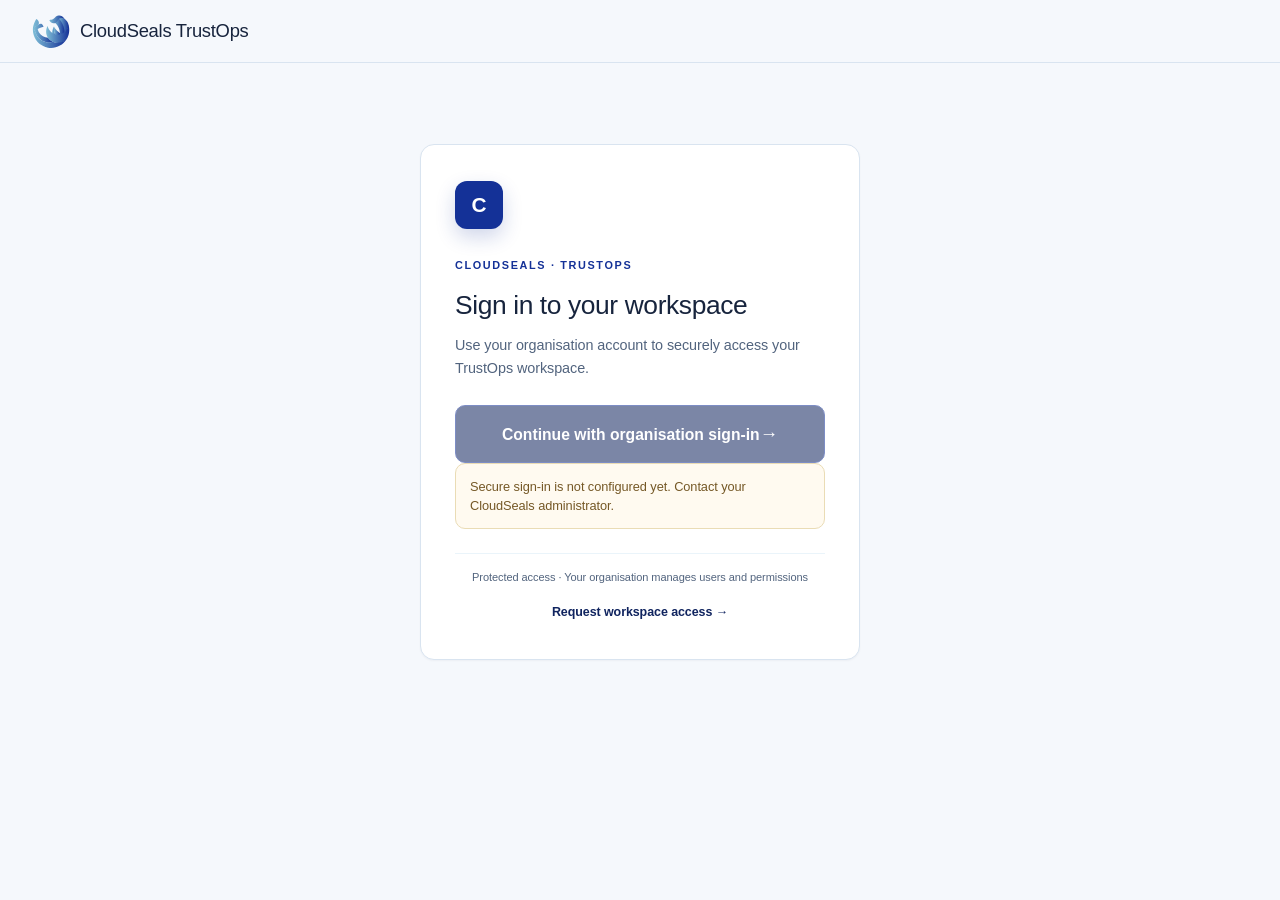
==== apps/portal-web/index.html @ d2f71df1 "feat: drive agent office from actual streamed workflow events" ====
<!doctype html>
<html lang="en-GB">
<head>
<meta charset="utf-8">
<meta name="color-scheme" content="light">
<meta name="viewport" content="width=device-width, initial-scale=1">
<title>CloudSeals TrustOps</title>
<link rel="stylesheet" href="styles.css?v=live-office-2026-10-18">
<link rel="stylesheet" href="agent-office.css?v=live-office-2026-10-18">
<link rel="stylesheet" href="demo-studio.css?v=live-office-2026-10-18">
</head>
<body>
<a class="skip" href="#main">Skip to main content</a>
<header class="top">
  <div class="brand-lockup"><img src="images/logo.svg" alt="" aria-hidden="true"><h1>CloudSeals TrustOps</h1></div>
  <nav id="nav" aria-label="Primary"></nav>
  <div id="who" class="who"></div>
</header>
<section id="contextBar" class="context-bar" aria-label="Workspace context"></section>
<div id="live" class="sr" role="status" aria-live="polite"></div>
<div id="toast" class="toast" role="alert" hidden></div>
<main id="main" tabindex="-1"></main>
<script type="module" src="app.js?v=live-office-2026-10-18"></script>
</body>
</html>
---- apps/portal-web/styles.css ----
:root{--brand-blue:#143197;--brand-blue-dark:#10245f;--brand-sky:#7ebed7;--brand-tint:#eaf4fa;color-scheme:light;--bg:#f5f8fc;--fg:#17243d;--mut:#52647e;--card:#ffffff;--bd:#d9e4f0;--ac:var(--brand-blue);--acfg:#ffffff;--ok:#2f7d57;--warn:#9a6212;--bad:#b3382c;--serif:ui-serif,"Iowan Old Style","Palatino Linotype",Georgia,"Times New Roman",serif;--sans:ui-sans-serif,-apple-system,BlinkMacSystemFont,"Segoe UI",Inter,Roboto,sans-serif}
*{box-sizing:border-box}
body{margin:0;font:16px/1.5 system-ui,sans-serif;background:var(--bg);color:var(--fg)}
.skip{position:absolute;left:-999px}.skip:focus{left:8px;top:8px;background:var(--card);padding:8px;z-index:9}
.sr{position:absolute;width:1px;height:1px;overflow:hidden;clip:rect(0 0 0 0)}
.top{display:flex;flex-wrap:wrap;gap:12px;align-items:center;padding:12px 16px;background:var(--card);border-bottom:1px solid var(--bd)}
.brand-lockup{display:flex;align-items:center;gap:10px}.brand-lockup img{width:38px;height:38px;object-fit:contain}.top h1{font-size:1.1rem;margin:0}.sub{color:var(--mut);font-weight:400}
nav{display:flex;gap:6px;flex-wrap:wrap}.who{margin-left:auto;color:var(--mut);font-size:.9rem}
main{max-width:1100px;margin:0 auto;padding:16px}
main:focus{outline:none}
h2{margin:.2rem 0 1rem}h3{margin:1.2rem 0 .5rem}
.card{background:var(--card);border:1px solid var(--bd);border-radius:8px;padding:16px;margin-bottom:16px}
.grid{display:grid;gap:16px;grid-template-columns:repeat(auto-fit,minmax(220px,1fr))}
.metric{font-size:2rem;font-weight:700}
button,.btn,select,input,textarea{font:inherit;color:inherit}
button,.btn{background:var(--ac);color:var(--acfg);border:0;border-radius:6px;padding:10px 14px;min-height:44px;cursor:pointer;text-decoration:none;display:inline-block}
button.secondary{background:transparent;color:var(--ac);border:1px solid var(--ac)}
button.danger{background:var(--bad);color:#ffffff}
button:disabled{opacity:.5;cursor:not-allowed}
:focus-visible{outline:3px solid var(--ac);outline-offset:2px}
input,select,textarea{width:100%;background:var(--bg);border:1px solid var(--bd);border-radius:6px;padding:10px;min-height:44px}
label{display:block;font-weight:600;margin:12px 0 4px}
.help{color:var(--mut);font-size:.9rem;margin:2px 0 4px}
fieldset{border:1px solid var(--bd);border-radius:6px;margin:12px 0}
fieldset label{font-weight:400;display:flex;gap:8px;align-items:center;margin:4px 0;min-height:32px}
fieldset input{width:auto;min-height:0}
.row{display:flex;gap:8px;flex-wrap:wrap;align-items:center}
.tag{display:inline-block;border:1px solid var(--bd);border-radius:12px;padding:0 8px;font-size:.8rem;color:var(--mut)}
.tag.high,.tag.critical{color:var(--bad);border-color:var(--bad)}.tag.medium{color:var(--warn);border-color:var(--warn)}.tag.ok{color:var(--ok);border-color:var(--ok)}
table{width:100%;border-collapse:collapse}th,td{text-align:left;padding:8px;border-bottom:1px solid var(--bd);vertical-align:top}
progress{width:100%;height:14px}
.layout{display:grid;grid-template-columns:260px 1fr;gap:16px}
@media (max-width:760px){.layout{grid-template-columns:1fr}.top{padding:10px 16px}}
.sections button{display:block;width:100%;text-align:left;margin-bottom:6px;background:transparent;color:var(--fg);border:1px solid var(--bd)}
.sections button[aria-current=true]{border-color:var(--ac);background:var(--card);font-weight:700}
.toast{position:fixed;right:16px;bottom:16px;background:var(--card);border:2px solid var(--ac);border-radius:8px;padding:12px 16px;max-width:90vw;z-index:10}
.toast.err{border-color:var(--bad)}
.banner{border:2px solid var(--bad);color:var(--bad);padding:8px 12px;border-radius:6px;margin-bottom:12px;font-weight:700}
.sandbox-banner{border-color:var(--warn);color:var(--warn)}
.agent-grid{grid-template-columns:repeat(auto-fit,minmax(260px,1fr))}
.agent-card h3{margin:.2rem 0;font-size:1.05rem;text-transform:capitalize}
.run-list{display:grid;gap:8px;grid-template-columns:repeat(auto-fit,minmax(220px,1fr))}
.run-item{text-align:left;white-space:normal;overflow-wrap:anywhere}
pre{padding:12px;border:1px solid var(--bd);border-radius:6px;overflow:auto;background:var(--bg)}
.table-wrap{overflow-x:auto}
.trace-table{table-layout:fixed;min-width:780px}
.trace-table th:nth-child(1){width:22%}
.trace-table th:nth-child(2){width:18%}
.trace-table th:nth-child(3){width:22%}
.trace-table th:nth-child(4){width:38%}
.trace-table td{overflow-wrap:anywhere}
.trace-table th:first-child,.trace-table td:first-child,.trace-table td:nth-child(2){white-space:nowrap}
@media (prefers-reduced-motion:reduce){*{transition:none!important;animation:none!important}}
main{overflow-wrap:anywhere}
.card{overflow-x:auto}
@media (max-width:760px){th,td{padding:6px 4px;font-size:.9rem}}

/* TrustOps operations workspace */
.trustops-page{--to-ink:#17243d;--to-muted:#52647e;--to-border:#e4ecf5;--to-teal:var(--brand-blue-dark);display:flex;flex-direction:column;gap:20px;color:var(--to-ink)}
.trustops-hero{display:flex;justify-content:space-between;align-items:flex-end;gap:24px;padding:28px 32px;border-radius:16px;color:var(--brand-tint);background:radial-gradient(ellipse at 85% 0%,rgba(126,190,215,.25),transparent 40%),linear-gradient(118deg,var(--brand-blue-dark) 0%,var(--brand-blue-dark) 62%,var(--brand-blue-dark) 100%);box-shadow:0 12px 30px rgba(20,49,151,.13)}
.trustops-hero h2{font-size:2rem;letter-spacing:-.035em;margin:7px 0 3px}.trustops-hero p{color:#d9e4f0;margin:0}.trustops-hero .eyebrow{color:#c6e5f1}.eyebrow{display:block;font-size:.7rem;letter-spacing:.13em;font-weight:800;color:#52647e}
.hero-badges{display:flex;align-items:center;justify-content:flex-end;gap:8px;flex-wrap:wrap}.environment-pill,.pack-pill{padding:8px 11px;border:1px solid rgba(220,236,245,.25);border-radius:999px;font-size:.75rem;font-weight:700;letter-spacing:.04em;white-space:nowrap}.environment-pill{color:#c6e5f1;background:rgba(16,36,95,.27)}.pack-pill{color:#dcecf5}
.runtime-notice{display:flex;align-items:center;gap:12px;padding:12px 16px;border:1px solid #e7cd9d;border-radius:12px;background:#fff9ed;color:#644918}.runtime-notice p{margin:0;font-size:.9rem}.notice-mark{width:23px;height:23px;flex:none;display:grid;place-items:center;border:1px solid currentColor;border-radius:50%;font-weight:800;font-size:.8rem}.notice-unavailable{border-color:#e9bcc0;background:#fff3f3;color:#8b303a}
.metric-grid{display:grid;grid-template-columns:repeat(4,minmax(0,1fr));gap:12px}.metric-card{display:grid;grid-template-columns:42px 1fr;grid-template-rows:auto auto;align-items:center;column-gap:12px;padding:16px 18px;border:1px solid var(--to-border);border-radius:13px;background:#ffffff;box-shadow:0 3px 10px rgba(23,36,61,.035)}.metric-icon{grid-row:1/3;width:40px;height:40px;display:grid;place-items:center;border-radius:12px;background:var(--brand-tint);color:var(--to-teal);font-size:1.1rem;font-weight:800}.metric-value{font-size:1.4rem;font-weight:750;line-height:1.1}.metric-label{font-size:.78rem;color:var(--to-muted);margin-top:4px}
.agent-section{padding:2px 0}.section-heading{display:flex;justify-content:space-between;align-items:flex-end;gap:16px;margin-bottom:13px}.section-heading h3{margin:4px 0 0;font-size:1.18rem;letter-spacing:-.02em}.section-count{color:#52647e;font-size:.78rem;font-weight:700;letter-spacing:.05em;white-space:nowrap}.agent-grid{display:grid;grid-template-columns:repeat(3,minmax(0,1fr));gap:12px}.agent-card{min-width:0;padding:17px 18px 16px;border:1px solid var(--to-border);border-radius:13px;background:#ffffff;box-shadow:0 3px 10px rgba(23,36,61,.035);transition:transform .16s ease,box-shadow .16s ease}.agent-card:hover{transform:translateY(-2px);box-shadow:0 10px 20px rgba(23,36,61,.08)}.agent-card-top{display:flex;justify-content:space-between;align-items:center;margin-bottom:11px}.agent-index{display:grid;place-items:center;width:31px;height:29px;border-radius:9px;background:var(--brand-tint);color:var(--to-teal);font-size:.76rem;font-weight:800}.agent-version{color:#64748b;font-size:.7rem;font-weight:650}.agent-card h3{margin:0 0 5px;font-size:1rem;text-transform:capitalize;letter-spacing:-.01em}.agent-purpose{margin:0 0 14px;color:#52647e;font-size:.85rem;min-height:2.5em}.permission-list{display:flex;gap:5px;flex-wrap:wrap}.permission-chip{padding:4px 7px;border:1px solid #dcecf5;border-radius:6px;background:#edf3fa;color:var(--brand-blue-dark);font-size:.64rem;font-weight:750;letter-spacing:.035em}
.workbench-grid{display:grid;grid-template-columns:minmax(0,1.5fr) minmax(260px,.8fr);gap:14px;align-items:stretch}.workbench-card{min-width:0;padding:20px;border:1px solid var(--to-border);border-radius:14px;background:#ffffff;box-shadow:0 4px 14px rgba(23,36,61,.04)}.workbench-card .section-heading{align-items:center;margin-bottom:5px}.workbench-card .section-heading h3{font-size:1.12rem}.workbench-description{margin:8px 0 12px;color:var(--to-muted);font-size:.86rem}.sample-pill{padding:6px 9px;border-radius:999px;background:#edf3fa;color:var(--brand-blue-dark);font-size:.68rem;font-weight:750;white-space:nowrap}.run-composer label{margin:10px 0 6px;font-size:.77rem;color:#52647e}.run-composer #trustops-input{min-height:310px;padding:15px;border-color:#17243d;border-radius:10px;background:#10245f;color:#dcecf5;font: .78rem/1.58 ui-monospace,SFMono-Regular,Menlo,monospace;tab-size:2;resize:vertical}.composer-footer{display:flex;justify-content:space-between;align-items:center;gap:12px;margin-top:13px}.composer-footer .help{font-size:.73rem}.primary-action{display:flex;align-items:center;gap:12px;padding:10px 15px;background:var(--brand-blue-dark);color:#ffffff;font-size:.85rem;font-weight:750;box-shadow:0 4px 10px rgba(20,49,151,.18)}.primary-action:hover{background:var(--brand-blue-dark)}.history-card{display:flex;flex-direction:column}.history-card .section-heading{align-items:flex-start}.run-list{display:flex;flex-direction:column;gap:8px;overflow:auto;max-height:405px;margin-top:12px}.run-item{display:flex;align-items:center;justify-content:space-between;gap:10px;width:100%;padding:12px;border:1px solid #edf3fa;border-radius:10px;background:#ffffff;color:var(--to-ink);text-align:left;cursor:pointer;transition:border-color .15s,background .15s}.run-item:hover{border-color:#7ebed7;background:#edf3fa}.run-item-main{display:flex;flex-direction:column;gap:3px;min-width:0}.run-item-main strong{overflow:hidden;text-overflow:ellipsis;font-size:.79rem}.run-item-main .help{font-size:.73rem}.status-pill{display:inline-flex;align-items:center;gap:6px;padding:5px 8px;border:1px solid #dcecf5;border-radius:999px;background:#f5f8fc;color:#52647e;font-size:.66rem;font-weight:750;white-space:nowrap}.status-success{border-color:#d9e4f0;background:#edf3fa;color:#28734d}.status-danger{border-color:#f0c9cb;background:#fff2f2;color:#a33b42}.status-neutral{border-color:#e4ecf5;background:#f5f8fc;color:#33445f}.empty-state{padding:16px;border:1px dashed #d9e4f0;border-radius:10px;color:var(--to-muted);font-size:.82rem}
.run-detail{padding:23px;border:1px solid var(--to-border);border-radius:14px;background:#ffffff;box-shadow:0 4px 16px rgba(23,36,61,.045)}.run-detail-heading{display:flex;justify-content:space-between;align-items:flex-start;gap:16px;padding-bottom:16px;border-bottom:1px solid #edf3fa}.run-detail-heading h3{margin:4px 0;font-size:1.3rem;letter-spacing:-.025em}.run-detail-heading .help{margin:0}.decision-summary{display:grid;grid-template-columns:1fr 1fr 2fr;gap:10px;margin:15px 0 21px}.decision-summary>div{display:flex;flex-direction:column;gap:4px;min-width:0;padding:12px;border:1px solid #edf3fa;border-radius:10px;background:#ffffff}.summary-label{color:var(--to-muted);font-size:.67rem;font-weight:700;text-transform:uppercase;letter-spacing:.06em}.decision-summary strong{font-size:.95rem}.decision-summary code{overflow-wrap:anywhere;font-size:.69rem;color:#33445f}.decision-allow{color:#24784d}.decision-escalate{color:#ad6330}.run-detail .section-heading{margin:20px 0 9px}.run-detail .section-heading h3{font-size:1rem}.trace-table{min-width:740px;table-layout:fixed}.trace-table th:nth-child(1){width:28%}.trace-table th:nth-child(2){width:18%}.trace-table th:nth-child(3){width:20%}.trace-table th:nth-child(4){width:34%}.trace-table th{padding:9px 8px;background:#f5f8fc;color:#52647e;font-size:.67rem;text-transform:uppercase;letter-spacing:.06em}.trace-table td{padding:11px 8px;border-bottom:1px solid #edf3fa;color:#33445f;font-size:.76rem;overflow-wrap:anywhere}.trace-table tbody tr:last-child td{border-bottom:0}.trace-table th:first-child,.trace-table td:first-child,.trace-table td:nth-child(2){white-space:nowrap}.trace-table td:first-child{font-family:ui-monospace,SFMono-Regular,Menlo,monospace;font-size:.72rem;color:#17243d}.proposal-panel{margin-top:18px;padding-top:5px;border-top:1px solid #edf3fa}.proposal-panel pre,.run-detail pre{margin:8px 0 0;padding:14px;border:1px solid #17243d;border-radius:10px;background:#10245f;color:#dcecf5;font:.76rem/1.55 ui-monospace,SFMono-Regular,Menlo,monospace;overflow:auto}.run-detail>.card{margin-top:15px;border-color:#edf3fa;border-radius:10px;box-shadow:none}.run-detail>.card h3{margin-top:0}.run-detail>.card .row{margin-top:10px}
@media(max-width:900px){.trustops-hero{align-items:flex-start;flex-direction:column}.hero-badges{justify-content:flex-start}.agent-grid{grid-template-columns:repeat(2,minmax(0,1fr))}.workbench-grid{grid-template-columns:1fr}.run-list{max-height:260px}}
@media(max-width:620px){.trustops-page{gap:15px}.trustops-hero{padding:22px 20px}.trustops-hero h2{font-size:1.65rem}.metric-grid{grid-template-columns:repeat(2,minmax(0,1fr));gap:8px}.metric-card{padding:12px;grid-template-columns:34px 1fr;column-gap:9px}.metric-icon{width:33px;height:33px}.agent-grid{grid-template-columns:1fr}.agent-card{padding:15px}.workbench-card,.run-detail{padding:15px}.run-composer #trustops-input{min-height:280px}.composer-footer{align-items:flex-start;flex-direction:column}.decision-summary{grid-template-columns:1fr 1fr}.decision-summary>div:last-child{grid-column:1/-1}.run-detail-heading{align-items:flex-start;flex-direction:column}.section-heading{align-items:flex-start}.section-count{align-self:flex-end}}
@media(prefers-reduced-motion:reduce){.agent-card,.run-item{transition:none}}
.trustops-flow{padding:20px 22px;border:1px solid #c6e5f1;border-radius:15px;background:linear-gradient(115deg,var(--brand-tint),var(--brand-tint) 56%,#edf3fa);box-shadow:0 8px 24px rgba(20,49,151,.06)}.trustops-flow[hidden]{display:none}.flow-heading{display:flex;justify-content:space-between;align-items:center;gap:18px}.flow-heading h3{margin:4px 0;font-size:1.12rem;letter-spacing:-.02em}.flow-heading p{margin:0;color:#52647e;font-size:.84rem}.flow-live-pill{display:inline-flex;align-items:center;gap:8px;padding:7px 10px;border:1px solid #c6e5f1;border-radius:999px;background:#ffffff;color:var(--brand-blue-dark);font-size:.68rem;font-weight:800;letter-spacing:.06em;white-space:nowrap}.flow-live-dot{width:8px;height:8px;border-radius:50%;background:#17a477;box-shadow:0 0 0 0 rgba(23,164,119,.45);animation:flow-pulse 1.5s infinite}.flow-track{display:grid;grid-template-columns:repeat(6,minmax(0,1fr));gap:8px;margin:20px 0 11px}.flow-step{position:relative;display:flex;flex-direction:column;align-items:center;gap:8px;min-width:0;color:#52647e;text-align:center}.flow-node{position:relative;z-index:1;display:grid;place-items:center;width:34px;height:34px;border:1px solid #c6e5f1;border-radius:11px;background:#ffffff;color:var(--brand-blue-dark);font-size:.69rem;font-weight:850;box-shadow:0 2px 7px rgba(20,49,151,.06)}.flow-step:not(:first-child)::before{content:"";position:absolute;z-index:0;top:17px;left:calc(-50% + 17px);width:calc(100% - 34px);height:2px;background:linear-gradient(90deg,#c6e5f1 0%,var(--brand-blue) 48%,#c6e5f1 100%);background-size:220% 100%;animation:flow-sweep 1.8s linear infinite}.flow-step-name{overflow:hidden;max-width:100%;font-size:.71rem;font-weight:700;text-overflow:ellipsis;white-space:nowrap}.is-running .flow-node{border-color:#7ebed7;box-shadow:0 0 0 4px rgba(20,49,151,.1)}.is-running .flow-step:nth-child(2) .flow-node{animation:flow-node-pulse 1.8s .15s infinite}.is-running .flow-step:nth-child(3) .flow-node{animation:flow-node-pulse 1.8s .3s infinite}.is-running .flow-step:nth-child(4) .flow-node{animation:flow-node-pulse 1.8s .45s infinite}.is-running .flow-step:nth-child(5) .flow-node{animation:flow-node-pulse 1.8s .6s infinite}.is-running .flow-step:nth-child(6) .flow-node{animation:flow-node-pulse 1.8s .75s infinite}.flow-progress{height:3px;overflow:hidden;border-radius:9px;background:#dcecf5}.flow-progress span{display:block;width:35%;height:100%;border-radius:9px;background:linear-gradient(90deg,var(--brand-blue),#1ab28e);animation:flow-progress 1.7s ease-in-out infinite}.flow-footnote{margin:9px 0 0;color:#52647e;font-size:.73rem}.is-error{border-color:#e6c8ca;background:#ffffff}.is-error .flow-heading .eyebrow{color:#a84951}.button-running{opacity:.82;cursor:wait}.button-spinner{width:13px;height:13px;margin-left:8px;border:2px solid rgba(255,255,255,.45);border-top-color:#ffffff;border-radius:50%;animation:flow-spin .75s linear infinite}@keyframes flow-pulse{50%{box-shadow:0 0 0 6px rgba(23,164,119,0)}}@keyframes flow-node-pulse{50%{transform:translateY(-2px);box-shadow:0 0 0 6px rgba(20,49,151,.08)}}@keyframes flow-sweep{to{background-position:-220% 0}}@keyframes flow-progress{0%{transform:translateX(-110%)}100%{transform:translateX(310%)}}@keyframes flow-spin{to{transform:rotate(360deg)}}
.is-ready .flow-live-pill{border-color:#dcecf5;color:#52647e}.flow-ready-mark{display:grid;place-items:center;width:15px;height:15px;border-radius:50%;background:var(--brand-tint);color:var(--brand-blue);font-size:.65rem}.is-ready .flow-step:not(:first-child)::before{background:#c6e5f1;animation:none}.is-ready .flow-progress span{width:100%;background:#c6e5f1;animation:none}.is-ready .flow-node{border-color:#dcecf5;box-shadow:none}
@media(max-width:620px){.trustops-flow{padding:16px}.flow-heading{align-items:flex-start}.flow-heading .flow-live-pill{font-size:.58rem;padding:6px 8px}.flow-track{gap:3px}.flow-node{width:30px;height:30px;border-radius:9px}.flow-step:not(:first-child)::before{top:15px;left:calc(-50% + 15px);width:calc(100% - 30px)}.flow-step-name{font-size:.61rem}}
@media(prefers-reduced-motion:reduce){.flow-live-dot,.flow-step:not(:first-child)::before,.flow-node,.flow-progress span,.button-spinner{animation:none!important}.flow-progress span{width:100%;transform:none}}
.trustops-page{padding:18px;border:1px solid rgba(198,212,229,.22);border-radius:20px;background:#f5f8fc;color:#17243d;box-shadow:0 18px 48px rgba(0,0,0,.14)}.trustops-page .section-heading h3{color:#17243d}.trustops-page .section-count{color:#52647e}.trustops-page .agent-section{padding-top:3px}.trustops-page .workbench-grid{align-items:start}.trustops-page .run-composer #trustops-input{min-height:205px}
.trustops-page .trustops-flow{position:relative;overflow:hidden;padding:23px 25px 18px;border:1px solid var(--brand-blue-dark);border-radius:17px;background:radial-gradient(ellipse at 82% 12%,rgba(20,49,151,.2),transparent 32%),linear-gradient(118deg,var(--brand-blue-dark) 0%,var(--brand-blue-dark) 58%,var(--brand-blue-dark) 100%);box-shadow:0 15px 35px rgba(20,49,151,.2)}.trustops-page .flow-heading h3{color:#f5f8fc;font-size:1.25rem}.trustops-page .flow-heading p{max-width:680px;color:#d9e4f0}.trustops-page .flow-heading .eyebrow{color:#7ebed7}.trustops-page .flow-live-pill{border-color:rgba(135,218,200,.3);background:rgba(255,255,255,.08);color:#7ebed7}.trustops-page .flow-idle-pill{color:#d9e4f0}.trustops-page .flow-ready-mark{background:rgba(91,188,158,.18);color:#7ebed7}.trustops-page .flow-track{gap:0;margin:25px 0 13px}.trustops-page .flow-step{gap:9px;color:#d9e4f0}.trustops-page .flow-node{width:42px;height:42px;border:1px solid rgba(117,209,190,.48);border-radius:13px;background:linear-gradient(145deg,rgba(20,49,151,.32),rgba(20,49,151,.86));color:#7ebed7;font-size:.72rem;box-shadow:0 4px 15px rgba(16,36,95,.2)}.trustops-page .flow-step:not(:first-child)::before{top:21px;left:calc(-50% + 21px);width:calc(100% - 42px);height:2px;background:linear-gradient(90deg,rgba(126,190,215,.5),var(--brand-sky),rgba(126,190,215,.5));background-size:220% 100%;box-shadow:0 0 10px rgba(54,213,174,.32)}.trustops-page .flow-step-name{color:#dcecf5;font-size:.74rem}.trustops-page .flow-progress{background:rgba(198,229,241,.14)}.trustops-page .flow-progress span{background:linear-gradient(90deg,var(--brand-sky),var(--brand-sky));box-shadow:0 0 14px rgba(65,224,176,.5)}.trustops-page .flow-footnote{color:#7ebed7}.trustops-page .is-ready .flow-node{border-color:rgba(117,209,190,.38);box-shadow:0 2px 10px rgba(16,36,95,.15)}.trustops-page .is-ready .flow-step:not(:first-child)::before{background:rgba(126,190,215,.38);box-shadow:none}.trustops-page .is-ready .flow-progress{background:rgba(198,229,241,.11)}.trustops-page .is-ready .flow-progress span{background:rgba(126,190,215,.38);box-shadow:none}.trustops-page .is-running .flow-node{border-color:var(--brand-sky);box-shadow:0 0 0 5px rgba(48,208,166,.12),0 0 18px rgba(48,208,166,.26)}.trustops-page .is-error{border-color:#774b59;background:radial-gradient(ellipse at 82% 12%,rgba(220,80,108,.14),transparent 32%),linear-gradient(118deg,#17243d,#3d2932)}.trustops-page .is-error .flow-heading h3{color:#ffffff}.trustops-page .is-error .flow-heading .eyebrow{color:#ffb3bb}
@media(max-width:760px){.trustops-page{padding:12px;border-radius:14px}.trustops-page .trustops-flow{padding:18px 15px 15px}.trustops-page .flow-track{gap:2px;margin:19px 0 11px}.trustops-page .flow-node{width:34px;height:34px;border-radius:11px}.trustops-page .flow-step:not(:first-child)::before{top:17px;left:calc(-50% + 17px);width:calc(100% - 34px)}.trustops-page .flow-step-name{font-size:.64rem}.trustops-page .flow-heading h3{font-size:1.08rem}}
@media(max-width:420px){.trustops-page{padding:9px}.trustops-page .flow-track{grid-template-columns:repeat(3,minmax(0,1fr));row-gap:14px}.trustops-page .flow-step:nth-child(4)::before{display:none}}
.trustops-page .run-composer{padding:20px 22px}.trustops-page .run-composer .workbench-description{margin-bottom:17px}.workflow-input-section{padding:13px 0 15px;border-top:1px solid #edf3fa}.workflow-section-title{display:flex;justify-content:space-between;align-items:center;gap:10px;margin-bottom:12px}.workflow-section-title>div{display:flex;align-items:center;gap:9px}.workflow-section-title h4{margin:0;color:#17243d;font-size:.9rem}.form-step{display:grid;place-items:center;width:26px;height:26px;border:1px solid #dcecf5;border-radius:8px;background:#edf3fa;color:var(--brand-blue-dark);font-size:.67rem;font-weight:800}.form-section-hint{color:#64748b;font-size:.7rem}.workflow-field-grid{display:grid;grid-template-columns:repeat(2,minmax(0,1fr));gap:10px 12px}.workflow-field{min-width:0}.workflow-field label{display:block;margin:0 0 5px;color:#52647e;font-size:.72rem;font-weight:700}.workflow-field input{width:100%;min-height:42px;padding:9px 11px;border:1px solid #e4ecf5;border-radius:8px;background:#ffffff;color:#17243d;font-size:.84rem;box-shadow:0 1px 2px rgba(23,36,61,.025)}.workflow-field input:focus{border-color:var(--brand-blue);outline:3px solid rgba(20,49,151,.12)}.remittance-field{max-width:calc(50% - 6px);margin-top:11px}.invoice-candidate-list{display:grid;gap:9px}.invoice-candidate{display:grid;grid-template-columns:1.15fr .9fr .62fr 1.2fr;gap:9px;align-items:end;padding:12px;border:1px solid #edf3fa;border-radius:11px;background:var(--brand-tint)}.invoice-candidate-heading{grid-column:1/-1;display:flex;justify-content:space-between;align-items:center;margin-bottom:-2px}.invoice-candidate-number{color:#52647e;font-size:.72rem;font-weight:750}.remove-candidate{min-height:30px;padding:3px 7px;border:0;background:transparent;color:#52647e;font-size:.68rem}.remove-candidate:hover{background:#fff0f0;color:#a33b42}.add-candidate{display:inline-flex;align-items:center;min-height:37px;margin-top:10px;padding:7px 10px;border-color:#c6e5f1!important;border-radius:8px!important;color:var(--brand-blue-dark)!important;font-size:.76rem;font-weight:700}.add-candidate:hover{background:#edf3fa}.trustops-page .run-composer .composer-footer{padding-top:12px;border-top:1px solid #edf3fa}.trustops-page .composer-footer>.help{max-width:60%}
.allocation-summary{margin-top:9px;padding:16px;border:1px solid #dcecf5;border-radius:12px;background:linear-gradient(135deg,#edf3fa,var(--brand-tint))}.allocation-summary-intro{display:flex;align-items:center;gap:10px}.allocation-summary-intro>div{display:grid;gap:3px}.allocation-summary-intro>div strong{color:#17243d;font-size:.88rem}.allocation-summary-intro .help{margin:0;font-size:.74rem}.allocation-check{display:grid;place-items:center;flex:0 0 34px;width:34px;height:34px;border:1px solid #d9e4f0;border-radius:10px;background:#edf3fa;color:#28784e;font-size:1rem;font-weight:800}.allocation-details{display:grid;grid-template-columns:repeat(3,minmax(0,1fr));gap:9px;margin-top:14px;padding-top:13px;border-top:1px solid #e4ecf5}.allocation-details>div{display:grid;gap:5px;min-width:0}.allocation-details strong{overflow-wrap:anywhere;color:#17243d;font-size:.83rem}
@media(max-width:760px){.invoice-candidate{grid-template-columns:repeat(2,minmax(0,1fr))}.remittance-field{max-width:calc(50% - 6px)}}
@media(max-width:440px){.workflow-field-grid{grid-template-columns:1fr}.invoice-candidate{grid-template-columns:1fr 1fr}.remittance-field{max-width:none}.workflow-section-title{align-items:flex-start}.form-section-hint{max-width:115px;text-align:right}}
.login-card{position:relative;max-width:500px;margin:clamp(32px,9vh,100px) auto;padding:38px;border:1px solid #dcecf5;border-radius:20px;background:linear-gradient(155deg,#ffffff 0%,var(--brand-tint) 100%);box-shadow:0 24px 65px rgba(23,36,61,.12)}.login-mark{display:grid;place-items:center;width:48px;height:48px;margin-bottom:23px;border-radius:15px;background:linear-gradient(140deg,#17243d,var(--brand-blue-dark));color:#e4ecf5;font-size:1.3rem;font-weight:850;box-shadow:0 8px 20px rgba(20,49,151,.2)}.login-eyebrow{color:var(--brand-blue-dark);font-size:.68rem;font-weight:800;letter-spacing:.15em}.login-card h2{margin:8px 0;color:#17243d;font-size:1.65rem;letter-spacing:-.04em}.login-copy{margin:0 0 25px;color:#52647e;font-size:.9rem;line-height:1.6}.login-action{display:flex;align-items:center;justify-content:space-between;width:100%;padding:13px 15px;border-radius:10px;background:linear-gradient(100deg,var(--brand-blue-dark),var(--brand-blue-dark));font-size:.88rem;font-weight:750}.login-action span{font-size:1.15rem}.login-action:disabled{opacity:.55}.login-notice{display:grid;gap:4px;margin:0;padding:13px 14px;border:1px solid #eadcb5;border-radius:10px;background:#fffaf0;color:#755826;font-size:.8rem;line-height:1.5}.login-notice strong{font-size:.82rem}.login-footnote{margin:24px 0 0;padding-top:15px;border-top:1px solid var(--brand-tint);color:#64748b;font-size:.69rem;text-align:center}
.top{gap:10px}.top nav{flex:1;justify-content:center;align-items:center;gap:4px}.module-menu-link,.module-menu-group>summary{display:inline-flex;align-items:center;gap:7px;min-height:37px;padding:7px 10px;border:1px solid transparent;border-radius:8px;background:transparent;color:#33445f;font-size:.77rem;font-weight:700;text-decoration:none;white-space:nowrap;cursor:pointer}.module-menu-link:hover,.module-menu-group>summary:hover{border-color:#dcecf5;background:var(--brand-tint);color:var(--brand-blue-dark)}.module-menu-link[aria-current="page"]{border-color:#c6e5f1;background:var(--brand-tint);color:var(--brand-blue-dark)}.module-menu-group{position:relative}.module-menu-group>summary{list-style:none}.module-menu-group>summary::-webkit-details-marker{display:none}.module-menu-group>summary span{font-size:.8rem}.module-menu-popover{position:absolute;z-index:20;top:calc(100% + 6px);left:0;display:grid;min-width:210px;max-height:min(70vh,560px);overflow:auto;padding:6px;border:1px solid #dcecf5;border-radius:11px;background:#ffffff;box-shadow:0 14px 36px rgba(23,36,61,.16)}.module-menu-popover .module-menu-link{justify-content:flex-start;border-radius:7px}.context-bar{display:flex;align-items:center;gap:0;min-height:56px;padding:8px max(20px,calc((100vw - 1320px)/2));border-bottom:1px solid #edf3fa;background:#ffffff;color:#17243d}.context-bar>span{display:grid;gap:1px;min-width:0;padding:0 16px;border-right:1px solid #edf3fa;font-size:.75rem;font-weight:650;white-space:nowrap}.context-bar>span:first-child{padding-left:0}.context-bar>span:last-child{border-right:0}.context-bar small{color:#64748b;font-size:.58rem;font-weight:800;letter-spacing:.1em}.module-page{max-width:1320px;margin:0 auto;padding:25px 24px 50px}.module-page-heading{margin-bottom:21px}.module-page-heading .eyebrow{color:var(--brand-blue-dark)}.module-page-heading h2{margin:5px 0 3px;color:#17243d;font-size:1.75rem;letter-spacing:-.04em}.module-page-heading p{margin:0;color:#52647e;font-size:.88rem}.module-metrics{display:grid;grid-template-columns:repeat(4,minmax(0,1fr));gap:12px;margin-bottom:17px}.module-metrics article{display:flex;flex-direction:column;gap:4px;padding:16px 18px;border:1px solid #edf3fa;border-radius:12px;background:#ffffff;box-shadow:0 3px 12px rgba(23,36,61,.035)}.module-metrics article span{color:#52647e;font-size:.72rem;font-weight:650}.module-metrics article strong{color:#17243d;font-size:1.42rem;line-height:1.15}.module-card-grid{display:grid;grid-template-columns:repeat(3,minmax(0,1fr));gap:13px;margin-bottom:17px}.module-card{position:relative;display:flex;flex-direction:column;min-height:160px;padding:17px 18px;border:1px solid #dcecf5;border-radius:12px;background:#ffffff;color:#17243d;text-decoration:none;box-shadow:0 3px 12px rgba(23,36,61,.035)}.module-card-link{transition:transform .16s,border-color .16s,box-shadow .16s}.module-card-link:hover{transform:translateY(-2px);border-color:#c6e5f1;box-shadow:0 10px 24px rgba(20,49,151,.1)}.module-card-status{align-self:flex-start;padding:4px 7px;border:1px solid #dcecf5;border-radius:999px;background:#edf3fa;color:var(--brand-blue-dark);font-size:.6rem;font-weight:800;letter-spacing:.06em}.module-card h3{margin:12px 0 5px;color:#17243d;font-size:.95rem}.module-card p{margin:0;color:#52647e;font-size:.77rem;line-height:1.55}.module-card-open{margin-top:auto;padding-top:11px;color:var(--brand-blue-dark);font-size:.72rem;font-weight:750}.module-panel{margin:0 0 16px;padding:18px 20px;border:1px solid #edf3fa;border-radius:13px;background:#ffffff;box-shadow:0 3px 12px rgba(23,36,61,.035)}.module-panel h3{margin:3px 0 10px;color:#17243d;font-size:1rem}.module-panel p{color:#52647e;font-size:.82rem}.module-panel-heading{display:flex;align-items:center;justify-content:space-between;gap:12px;margin-bottom:12px}.module-panel-heading h3{margin:3px 0 0}.module-panel-heading>.module-panel-heading-link,.module-panel-heading>a{color:var(--brand-blue-dark);font-size:.75rem;font-weight:750;text-decoration:none}.module-table{width:100%;min-width:690px;border-collapse:collapse}.module-table th{padding:10px 12px;background:var(--brand-tint);color:#52647e;font-size:.64rem;text-transform:uppercase;letter-spacing:.07em}.module-table td{padding:11px 12px;border-bottom:1px solid #edf3fa;color:#33445f;font-size:.77rem}.module-table td a{color:var(--brand-blue-dark);font-weight:700;text-decoration:none}.module-table tr:last-child td{border-bottom:0}.module-note{padding:11px 13px;border-left:3px solid #d4ad5c;background:#fffaf0;color:#725a2c!important;font-size:.76rem}.approval-card{display:grid;grid-template-columns:1.1fr 1fr;gap:18px;padding:16px 0;border-bottom:1px solid #edf3fa}.approval-card:last-child{border-bottom:0}.approval-card h3{margin:5px 0}.approval-card p{margin:4px 0}.approval-card textarea{background:#f5f8fc}.approval-card .row{margin-top:8px}.empty-state{padding:18px;border:1px dashed #c6e5f1;border-radius:10px;background:#ffffff;color:#64748b;font-size:.82rem}.roi-empty{max-width:850px;padding:24px}.roi-empty>p{max-width:670px}.module-metrics.compact{margin:15px 0}.module-metrics.compact article{padding:12px 14px}.module-metrics.compact article strong{font-size:1.05rem}.agent-registry-grid .module-panel{margin:0}.agent-registry-grid .permission-list{display:flex;flex-wrap:wrap;gap:6px;margin-top:12px}.guardrail-list{display:grid;gap:8px;margin:12px 0 0;padding-left:20px;color:#33445f;font-size:.8rem}.guardrail-list li::marker{color:var(--brand-blue-dark)}.tenant-settings-panel{max-width:850px}.tenant-facts{display:grid;grid-template-columns:repeat(3,minmax(0,1fr));gap:10px;margin:17px 0}.tenant-facts>div{padding:11px;border:1px solid #dcecf5;border-radius:9px;background:var(--brand-tint)}.tenant-facts dt{color:#64748b;font-size:.65rem;font-weight:800;text-transform:uppercase}.tenant-facts dd{margin:3px 0 0;color:#17243d;font-size:.78rem;overflow-wrap:anywhere}.setting-toggle{display:flex;align-items:center;gap:9px;color:#33445f;font-size:.82rem}.setting-toggle input{width:18px;min-height:18px}.tenant-settings-panel>.module-note{max-width:660px}.table-wrap{max-width:100%;overflow:auto}
@media(max-width:1050px){.top{align-items:flex-start}.top nav{order:3;flex-basis:100%;justify-content:flex-start;overflow-x:auto}.module-card-grid{grid-template-columns:repeat(2,minmax(0,1fr))}.context-bar{overflow-x:auto}.module-page{padding:22px 18px 40px}}
@media(max-width:650px){.top{gap:7px}.brand-lockup h1{font-size:.93rem}.top nav{gap:2px}.module-menu-link,.module-menu-group>summary{min-height:34px;padding:6px 8px;font-size:.71rem}.module-menu-popover{position:fixed;top:125px;left:10px;right:10px;max-height:65vh}.context-bar{min-height:48px;padding:7px 12px}.context-bar>span{padding:0 10px;font-size:.68rem}.module-page{padding:18px 12px 32px}.module-page-heading h2{font-size:1.45rem}.module-metrics{grid-template-columns:repeat(2,minmax(0,1fr));gap:8px}.module-metrics article{padding:12px}.module-card-grid{grid-template-columns:1fr;gap:9px}.module-card{min-height:130px}.module-panel{padding:15px 13px}.approval-card{grid-template-columns:1fr;gap:10px}.tenant-facts{grid-template-columns:1fr}.module-table{min-width:650px}}
.register-link{display:block;margin-top:16px;color:var(--brand-blue-dark);font-size:.78rem;font-weight:750;text-align:center;text-decoration:none}.registration-form{max-width:720px;padding:22px;border:1px solid #dcecf5;border-radius:13px;background:#ffffff}.registration-form select[multiple]{min-height:100px}.registration-form .btn.secondary{background:#ffffff;color:var(--brand-blue-dark)}
.assignment-panel{display:grid;grid-template-columns:minmax(190px,.9fr) minmax(0,1.3fr);align-items:start;gap:10px 22px}.assignment-panel>.section-heading,.assignment-panel>p,.assignment-list{grid-column:1/-1}.assignment-panel .section-heading{margin:0}.assignment-panel .section-heading h3{margin:2px 0}.assignment-form{display:grid;grid-template-columns:1fr 1.2fr auto;gap:12px;align-items:end}.assignment-form label{margin:0;color:#52647e;font-size:.75rem}.assignment-form label input,.assignment-form label select{display:block;margin-top:5px}.assignment-form select[multiple]{min-height:90px}.assignment-form button{white-space:nowrap}.assignment-list{display:flex;flex-wrap:wrap;gap:8px;margin:0;padding:0;list-style:none}.assignment-list li{padding:6px 9px;border:1px solid #edf3fa;border-radius:8px;background:var(--brand-tint);color:#52647e;font-size:.72rem}.swaska-drawer{margin-top:12px;padding-top:9px;border-top:1px solid #edf3fa}.swaska-drawer>summary{color:var(--brand-blue-dark);font-size:.75rem;font-weight:750;cursor:pointer}.swaska-drawer>p{margin:6px 0;font-size:.74rem}.swaska-drawer textarea{margin:4px 0 8px;background:#f5f8fc;font-size:.8rem}.swaska-drawer .help[aria-live]{margin-top:9px;padding:9px 11px;border-left:2px solid #7ebed7;background:#edf3fa;color:#33445f;font-size:.76rem}.module-page+.module-page{padding-top:0}
@media(max-width:760px){.assignment-panel{grid-template-columns:1fr}.assignment-form{grid-template-columns:1fr}.assignment-form button{justify-self:start}.assignment-panel>.section-heading,.assignment-panel>p,.assignment-list{grid-column:auto}}
.context-bar{display:grid;grid-template-columns:repeat(4,minmax(0,1fr));align-items:stretch;gap:4px 0;overflow:visible}.context-bar>span{min-width:0;white-space:normal;padding:3px 12px;border-right:1px solid #edf3fa}.context-bar>span:first-child{padding-left:0}
.assessment-create-form{max-width:760px}.assessment-create-form label{color:#52647e;font-size:.78rem}.assessment-create-form h3{margin-top:0}.assessment-page .assessment-progress{display:grid;grid-template-columns:1fr;gap:6px}.assessment-progress .module-panel-heading{margin:0}.assessment-progress .module-panel-heading strong{color:var(--brand-blue-dark);font-size:1.25rem}.assessment-page .layout{grid-template-columns:220px minmax(0,1fr);align-items:start}.assessment-page .sections{position:sticky;top:12px;padding:12px;border:1px solid #edf3fa;border-radius:12px;background:#ffffff}.assessment-page .sections button{border-color:transparent;border-radius:8px;color:#52647e}.assessment-page .sections button[aria-current=true]{border-color:#c6e5f1;background:var(--brand-tint);color:var(--brand-blue-dark)}.assessment-page .card{border-color:#edf3fa;border-radius:12px;box-shadow:0 3px 12px rgba(23,36,61,.035)}.team-actions{grid-template-columns:repeat(2,minmax(0,1fr))}.team-actions .module-panel{margin:0}.team-actions .module-panel h3{margin:5px 0 10px}.team-actions .module-panel .help{min-height:42px}
@media(max-width:760px){.assessment-page .layout{grid-template-columns:1fr}.assessment-page .sections{position:static;display:flex;gap:6px;overflow:auto}.assessment-page .sections button{flex:0 0 auto;width:auto}.team-actions{grid-template-columns:1fr}}
@media(max-width:650px){.context-bar{grid-template-columns:repeat(2,minmax(0,1fr));padding:7px 12px}.context-bar>span{padding:3px 9px}.context-bar>span:nth-child(odd){padding-left:0}.context-bar>span:nth-child(even){border-right:0}}
.runtime-notice.notice-sandbox{border-color:#c6e5f1;background:linear-gradient(100deg,var(--brand-tint),var(--brand-tint));color:var(--brand-blue-dark)}.runtime-notice.notice-sandbox .notice-mark{color:var(--brand-blue-dark)}
.decision-summary{grid-template-columns:repeat(2,minmax(0,1fr))}.trace-timeline{display:grid;gap:0;margin:0;padding:0;list-style:none}.trace-step{position:relative;display:grid;grid-template-columns:42px minmax(0,1fr) auto;align-items:center;gap:12px;min-height:78px;padding:12px 14px;border-bottom:1px solid #edf3fa}.trace-step:last-child{border-bottom:0}.trace-step:not(:last-child)::after{position:absolute;top:50px;bottom:-12px;left:34px;width:1px;background:#dcecf5;content:""}.trace-step-index{z-index:1;display:grid;place-items:center;width:38px;height:38px;border:1px solid #dcecf5;border-radius:12px;background:#edf3fa;color:var(--brand-blue-dark);font-size:.68rem;font-weight:800}.trace-step-copy{min-width:0}.trace-step-copy h4{margin:0 0 3px;color:#17243d;font-size:.84rem;text-transform:capitalize}.trace-step-copy p{margin:0;color:#52647e;font-size:.77rem;line-height:1.5}.trace-step-status{padding:5px 8px;border:1px solid #dcecf5;border-radius:999px;background:#f5f8fc;color:#52647e;font-size:.64rem;font-weight:750;white-space:nowrap}.trace-status-ok{border-color:#d9e4f0;background:#edf3fa;color:#327450}.trace-status-review{border-color:#ecd9ba;background:#fff8ec;color:#866124}.trace-integrity{margin-top:13px;padding:12px 14px;border:1px solid #edf3fa;border-radius:10px;background:#ffffff;color:#33445f}.trace-integrity summary{font-size:.75rem;font-weight:750;cursor:pointer}.trace-integrity dl{display:grid;grid-template-columns:repeat(2,minmax(0,1fr));gap:10px 16px;margin:13px 0 0}.trace-integrity dl>div{min-width:0}.trace-integrity dt{color:#52647e;font-size:.62rem;font-weight:800;letter-spacing:.05em;text-transform:uppercase}.trace-integrity dd{margin:4px 0 0;overflow-wrap:anywhere;font-size:.72rem}.trace-integrity code{color:#33445f;font-size:.68rem}
@media(max-width:620px){.trace-step{grid-template-columns:36px minmax(0,1fr);gap:9px;padding:11px 4px}.trace-step-index{width:33px;height:33px;border-radius:10px}.trace-step:not(:last-child)::after{left:20px}.trace-step-status{grid-column:2;justify-self:start}.trace-integrity dl{grid-template-columns:1fr}}
.run-item.is-active{border-color:var(--brand-sky);background:linear-gradient(100deg,#edf3fa,#ffffff);box-shadow:0 0 0 2px rgba(20,49,151,.08)}#trustops-detail{scroll-margin-top:18px}

/* Command Center overview */
.command-center-page{padding-top:28px}.command-hero{position:relative;display:flex;align-items:center;justify-content:space-between;gap:28px;min-height:220px;margin-bottom:17px;padding:30px 34px;overflow:hidden;border:1px solid var(--brand-blue-dark);border-radius:18px;background:radial-gradient(ellipse at 91% 16%,rgba(111,205,182,.2),transparent 33%),linear-gradient(112deg,#17243d 0%,var(--brand-blue-dark) 66%,var(--brand-blue-dark) 100%);color:#ffffff;box-shadow:0 14px 32px rgba(23,36,61,.14)}.command-hero::after{position:absolute;right:17%;bottom:-112px;width:260px;height:260px;border:1px solid rgba(205,243,232,.12);border-radius:50%;box-shadow:0 0 0 28px rgba(205,243,232,.035),0 0 0 58px rgba(205,243,232,.025);content:""}.command-hero-copy,.command-hero-side{position:relative;z-index:1}.command-hero .eyebrow{color:#7ebed7}.command-hero h2{margin:8px 0 7px;color:#ffffff;font-size:2rem;letter-spacing:-.045em}.command-hero-copy>p{max-width:610px;margin:0;color:#dcecf5;font-size:.91rem;line-height:1.6}.command-hero-actions{display:flex;flex-wrap:wrap;gap:9px;margin-top:20px}.command-action{display:inline-flex;align-items:center;justify-content:center;gap:13px;min-height:39px;padding:9px 13px;border:1px solid rgba(220,236,245,.25);border-radius:9px;color:var(--brand-tint);font-size:.75rem;font-weight:750;text-decoration:none;transition:background .15s,border-color .15s,transform .15s}.command-action:hover{transform:translateY(-1px);border-color:rgba(220,236,245,.48);background:rgba(255,255,255,.1)}.command-action-primary{border-color:#d9e4f0;background:#e4ecf5;color:var(--brand-blue-dark)}.command-action-primary:hover{border-color:#edf3fa;background:#edf3fa;color:var(--brand-blue-dark)}.command-action span{font-size:1rem}.command-hero-side{display:flex;align-items:center;gap:13px;min-width:205px;padding:15px 17px;border:1px solid rgba(220,236,245,.2);border-radius:13px;background:rgba(16,36,95,.22);backdrop-filter:blur(8px)}.workspace-mark{display:grid;place-items:center;flex:0 0 43px;width:43px;height:43px;border:1px solid rgba(205,244,229,.35);border-radius:14px;background:rgba(215,249,233,.12);color:#e4ecf5;font-size:1.1rem;font-weight:800}.command-hero-side>div{display:grid;gap:4px;min-width:0}.workspace-label{color:#c6e5f1;font-size:.58rem;font-weight:800;letter-spacing:.13em}.command-hero-side strong{overflow:hidden;color:#ffffff;font-size:.83rem;text-overflow:ellipsis;white-space:nowrap}.environment-pill{justify-self:start;margin-top:2px;padding:4px 7px;border:1px solid rgba(199,231,224,.2);border-radius:999px;background:rgba(226,247,238,.1);color:#d9e4f0;font-size:.62rem;font-weight:700}.command-metrics{gap:11px;margin-bottom:21px}.command-metric{position:relative;display:grid!important;grid-template-columns:42px minmax(0,1fr);grid-template-rows:1fr;align-items:center;gap:12px!important;min-height:98px;padding:15px 16px!important;overflow:hidden;border-color:#e4ecf5!important;box-shadow:0 4px 13px rgba(23,36,61,.045)!important}.command-metric::after{position:absolute;top:0;right:0;left:0;height:3px;background:#7ebed7;content:""}.command-metric.metric-accent-2::after{background:#64748b}.command-metric.metric-accent-3::after{background:#72b692}.command-metric.metric-accent-4::after{background:#d7ad62}.command-metric-icon{display:grid;place-items:center;width:40px;height:40px;border:1px solid #e4ecf5;border-radius:12px;background:#edf3fa;color:var(--brand-blue-dark);font-size:1rem;font-weight:800}.command-metric>div{display:grid;gap:1px;min-width:0}.command-metric>div>span{color:#52647e;font-size:.71rem;font-weight:700}.command-metric>div>strong{color:#17243d;font-size:1.35rem;line-height:1.1}.command-metric>div>small{overflow:hidden;margin-top:2px;color:#64748b;font-size:.63rem;text-overflow:ellipsis;white-space:nowrap}.command-modules{margin-bottom:17px}.command-section-heading{display:flex;align-items:end;justify-content:space-between;gap:12px;margin:4px 1px 11px}.command-section-heading .eyebrow{color:var(--brand-blue-dark)}.command-section-heading h3{margin:3px 0 0;color:#17243d;font-size:1.08rem;letter-spacing:-.025em}.dashboard-card-grid{grid-template-columns:repeat(4,minmax(0,1fr));gap:11px}.dashboard-card-grid .module-card{min-height:158px;padding:15px 16px;box-shadow:0 3px 11px rgba(23,36,61,.035)}.dashboard-card-grid .module-card h3{margin-top:10px;font-size:.89rem}.dashboard-card-grid .module-card p{font-size:.73rem}.dashboard-card-grid .module-card-open{padding-top:10px}.dashboard-card-grid .module-card-primary{border-color:#d9e4f0;background:linear-gradient(145deg,#edf3fa,#ffffff 78%);box-shadow:0 5px 15px rgba(20,49,151,.08)}.dashboard-card-grid .module-card-primary .module-card-status{border-color:#d9e4f0;background:#e4ecf5;color:var(--brand-blue-dark)}.dashboard-activity-panel{padding:18px 20px}.dashboard-activity-panel .module-panel-heading{margin-bottom:8px}.dashboard-activity-panel .module-panel-heading h3{margin-top:4px}.dashboard-activity-list{display:grid}.dashboard-activity-row{display:grid;grid-template-columns:minmax(220px,1.4fr) minmax(100px,.55fr) minmax(120px,.55fr) auto;align-items:center;gap:14px;min-height:64px;padding:10px 4px;border-top:1px solid #edf3fa}.activity-main{display:flex;align-items:center;gap:11px;min-width:0}.activity-mark{display:grid;place-items:center;flex:0 0 34px;width:34px;height:34px;border:1px solid #e4ecf5;border-radius:11px;background:#edf3fa;color:var(--brand-blue);font-size:.86rem;font-weight:850}.dashboard-activity-row:has(.tag.high) .activity-mark{border-color:#efd9d5;background:#fcf3f1;color:#a45249}.activity-main>div{display:grid;gap:3px;min-width:0}.activity-main strong{overflow:hidden;color:#17243d;font-size:.75rem;text-overflow:ellipsis;white-space:nowrap}.activity-main>div>span{color:#64748b;font-size:.68rem}.activity-amount{color:#33445f;font-size:.74rem;font-weight:700;white-space:nowrap}.dashboard-activity-row>.tag{justify-self:start}.activity-open{color:var(--brand-blue-dark);font-size:.69rem;font-weight:750;text-decoration:none;white-space:nowrap}.activity-open:hover,.dashboard-activity-panel .module-panel-heading>a:hover{text-decoration:underline}.dashboard-empty{display:flex;align-items:center;gap:13px;padding:17px 0;border-top:1px solid #edf3fa}.dashboard-empty-mark{display:grid;place-items:center;width:38px;height:38px;border:1px solid #d9e4f0;border-radius:12px;background:#edf3fa;color:var(--brand-blue)}.dashboard-empty>div{flex:1}.dashboard-empty strong{color:#17243d;font-size:.8rem}.dashboard-empty p{margin:3px 0 0;color:#52647e;font-size:.72rem}.dashboard-empty>a{color:var(--brand-blue-dark);font-size:.72rem;font-weight:750;text-decoration:none;white-space:nowrap}
@media(max-width:950px){.command-hero{padding:26px}.dashboard-card-grid{grid-template-columns:repeat(2,minmax(0,1fr))}.dashboard-activity-row{grid-template-columns:minmax(180px,1.2fr) minmax(90px,.6fr) auto}.dashboard-activity-row>.tag{display:none}}
@media(max-width:620px){.command-center-page{padding-top:17px}.command-hero{align-items:stretch;flex-direction:column;gap:18px;min-height:0;padding:21px 19px;border-radius:14px}.command-hero h2{font-size:1.65rem}.command-hero-copy>p{font-size:.82rem}.command-hero-actions{margin-top:15px}.command-hero-side{align-self:flex-start;min-width:0;padding:10px 12px}.workspace-mark{width:36px;height:36px;flex-basis:36px;border-radius:11px}.command-metrics{gap:8px;margin-bottom:18px}.command-metric{grid-template-columns:34px minmax(0,1fr);gap:8px!important;min-height:85px;padding:11px!important}.command-metric-icon{width:32px;height:32px;border-radius:10px}.command-metric>div>span{font-size:.65rem}.command-metric>div>strong{font-size:1.15rem}.command-metric>div>small{font-size:.58rem}.command-section-heading h3{font-size:.98rem}.dashboard-card-grid{grid-template-columns:1fr;gap:8px}.dashboard-card-grid .module-card{min-height:130px;padding:14px}.dashboard-activity-panel{padding:14px 13px}.dashboard-activity-row{grid-template-columns:minmax(0,1fr) auto;gap:7px 10px;padding:11px 2px}.activity-amount{grid-column:1;grid-row:2;margin-left:45px}.dashboard-activity-row>.tag{display:inline-flex;grid-column:2;grid-row:1;justify-self:end}.activity-open{grid-column:2;grid-row:2}.dashboard-empty{align-items:flex-start;flex-wrap:wrap}.dashboard-empty>div{min-width:calc(100% - 60px)}.dashboard-empty>a{margin-left:51px}}
.advisory{margin:8px 0;padding:10px 12px;border-left:3px solid #d4ad5c;background:#fffaf0}.advisory ul{margin:6px 0 0;padding-left:18px;overflow-wrap:anywhere}
main:has(>.module-page){max-width:none;padding:0}.module-page{max-width:1640px}
main:has(>.trustops-page){max-width:1640px}.context-bar{padding-left:max(20px,calc((100vw - 1640px)/2));padding-right:max(20px,calc((100vw - 1640px)/2))}
/* ---- assessment workspace redesign ---- */
.context-bar{display:flex;flex-wrap:wrap;gap:6px 0;padding:8px max(20px,calc((100vw - 1640px)/2))}
.context-bar>span{min-width:0}.context-bar>span:first-child{padding-left:0}
.assessment-page .module-page-heading h2{font-size:1.6rem}
.assessment-page .setup-panel{margin:0 0 16px;border:1px solid #edf3fa;border-radius:12px;background:#ffffff}
.assessment-page .setup-panel>summary{padding:12px 16px;cursor:pointer;list-style:none;display:flex;gap:8px;align-items:baseline}
.assessment-page .setup-panel>summary::before{content:"▸";color:var(--brand-blue-dark)}.assessment-page .setup-panel[open]>summary::before{content:"▾"}
.assessment-page .setup-panel>.card{margin:0 12px 12px;box-shadow:none}
.assessment-page .layout{grid-template-columns:270px minmax(0,1fr);gap:20px;align-items:start}
.assessment-page .sections{position:sticky;top:12px;display:flex;flex-direction:column;gap:4px;padding:12px;border:1px solid #edf3fa;border-radius:12px;background:#ffffff;max-height:calc(100vh - 40px);overflow:auto}
.assessment-page .sections .eyebrow{margin:2px 6px 6px;color:#52647e;font-size:.66rem;font-weight:800;letter-spacing:.1em}
.assessment-page .sections button{display:flex;justify-content:space-between;align-items:center;gap:8px;min-height:40px;margin:0;padding:8px 10px;border:0;border-radius:8px;background:transparent;color:#17243d;font-size:.85rem;font-weight:600;text-align:left}
.assessment-page .sections button:hover{background:var(--brand-tint)}
.assessment-page .sections button[aria-current=true]{background:#edf3fa;color:var(--brand-blue-dark);font-weight:750}
.assessment-page .sections small{flex:none;padding:1px 7px;border-radius:999px;background:#edf3fa;color:#52647e;font-size:.68rem}.assessment-page .sections small.done{background:#e4ecf5;color:#13734a}
.assessment-page .section-title{margin:0 0 12px;color:#17243d;font-size:1.15rem}
.q-card{margin:0 0 14px;padding:18px 20px;border:1px solid #edf3fa;border-radius:12px;background:#ffffff;box-shadow:0 2px 8px rgba(23,36,61,.03)}
.q-card.is-answered{border-left:4px solid #3aa58f}
.q-head{display:flex;gap:14px;align-items:flex-start}
.q-num{flex:none;display:grid;place-items:center;width:28px;height:28px;border-radius:50%;background:var(--brand-tint);color:#33445f;font-size:.75rem;font-weight:800}
.q-title{display:block;margin:0;color:#17243d;font-size:1rem;font-weight:700;line-height:1.4}
.q-meta{display:flex;gap:8px;align-items:center;margin-top:6px}
.q-meta .tag{padding:1px 8px;font-size:.68rem}.q-meta .tag.req{border-color:#e0b4b4;color:#a4111f;background:#fdf3f3}
.q-id{color:#64748b;font-size:.7rem;font-family:ui-monospace,monospace}
.q-guidance{margin:8px 0 0;color:#52647e;font-size:.84rem;line-height:1.5}
.q-input{margin:14px 0 0 42px}
.q-input input:not([type=checkbox]),.q-input select,.q-input textarea{border-color:#e4ecf5;background:#ffffff}
.q-input input:not([type=checkbox]):focus,.q-input select:focus,.q-input textarea:focus{border-color:var(--brand-blue-dark);box-shadow:0 0 0 3px rgba(20,49,151,.15);outline:none}
.q-evidence{margin:12px 0 0 42px}.q-evidence select{min-height:80px}
.q-foot{display:flex;flex-wrap:wrap;gap:6px 18px;align-items:center;margin:14px 0 0 42px;padding-top:12px;border-top:1px solid #edf3fa}
.unknown-toggle{display:inline-flex;align-items:center;gap:8px;margin:0;padding:5px 12px 5px 8px;border:1px solid #dcecf5;border-radius:999px;background:var(--brand-tint);font-size:.8rem;font-weight:600;color:#33445f;cursor:pointer}
.unknown-toggle input{width:16px;min-height:16px;height:16px;margin:0;padding:0;accent-color:var(--brand-blue-dark)}
.unknown-toggle:has(input:checked){background:#fff6e5;border-color:#e3c27a;color:#7a5a12}
.q-status{margin-left:auto;color:#64748b;font-size:.78rem}.q-status.ok{color:#13734a;font-weight:650}
.q-card .swaska-drawer{margin:10px 0 0 42px;font-size:.82rem}.q-card .swaska-drawer summary{cursor:pointer;color:var(--brand-blue-dark);font-weight:650}
.q-card fieldset{margin:0;padding:10px 12px}.q-card fieldset legend{padding:0 6px;color:#52647e;font-size:.78rem}
@media(max-width:900px){.assessment-page .layout{grid-template-columns:1fr}.assessment-page .sections{position:static;flex-direction:row;flex-wrap:wrap;max-height:none}.assessment-page .sections .eyebrow{width:100%}.q-input,.q-evidence,.q-foot,.q-card .swaska-drawer{margin-left:0}}
/* TrustOps page: drop the outer card chrome, slim the first banner */
.trustops-page{padding:0;border:0;background:transparent;box-shadow:none}
.trustops-hero{padding:18px 24px}.trustops-hero h2{font-size:1.5rem}
.trustops-flow{padding:18px 24px}
.trustops-page{padding:20px 24px 48px}@media(max-width:760px){.trustops-page{padding:12px 12px 32px}}
/* Agent Flow */
.af-controls{display:grid;gap:12px;margin-bottom:14px}.af-picker{justify-content:space-between;align-items:flex-end}.af-picker label{margin:0;flex:1;max-width:420px;font-size:.78rem;color:#52647e}.af-picker select{margin-top:4px}
.af-banner{margin:6px 0 18px}.af-banner>span{display:block;margin-top:8px;color:#33445f;font-size:.85rem;font-weight:600}
.af-progress{height:8px;border-radius:99px;background:var(--brand-tint);overflow:hidden}.af-progress-bar{height:100%;border-radius:99px;background:linear-gradient(90deg,var(--brand-blue),var(--brand-blue-dark));transition:width .4s ease}
.af-result{margin-top:10px;padding:10px 14px;border:1px solid #d9e4f0;border-radius:10px;background:#edf3fa;color:var(--brand-blue-dark);font-size:.85rem}.af-result a{color:var(--brand-blue-dark);font-weight:700}
.af-list{list-style:none;margin:0;padding:0;position:relative}
.af-node{position:relative;display:flex;gap:14px;padding-bottom:14px}
.af-node::before{content:"";position:absolute;left:15px;top:32px;bottom:-2px;width:2px;background:#dcecf5}.af-node:last-child::before{display:none}
.af-dot{flex:none;z-index:1;display:grid;place-items:center;width:32px;height:32px;border-radius:50%;border:2px solid #e4ecf5;background:#ffffff;color:#64748b;font-size:.8rem;font-weight:800;transition:all .3s}
.af-card{flex:1;min-width:0;padding:12px 16px;border:1px solid #edf3fa;border-radius:12px;background:#ffffff;transition:all .3s}
.af-card p{margin:2px 0 0;color:#52647e;font-size:.8rem}
.af-card-head{display:flex;align-items:center;gap:10px}.af-card-head small{margin-left:auto;color:#64748b;font-size:.72rem}.af-card-head strong{color:#17243d}
.af-chip{display:inline-flex;align-items:center;gap:6px;padding:2px 10px;border-radius:99px;background:#edf3fa;color:#52647e;font-size:.7rem;font-weight:700}
.af-out{margin:10px 0 0;padding:10px 12px 10px 28px;border-radius:8px;background:#edf3fa;color:#17243d;font-size:.82rem;overflow-wrap:anywhere}.af-out li{margin:2px 0}
.af-node.is-running .af-dot{border-color:var(--brand-blue-dark);background:#edf3fa;color:var(--brand-blue-dark);box-shadow:0 0 0 5px rgba(20,49,151,.15);animation:flowpulse 1.2s infinite}
.af-node.is-running .af-card{border-color:#7ebed7;box-shadow:0 6px 20px rgba(20,49,151,.14)}.af-chip.running{background:#e4ecf5;color:var(--brand-blue-dark)}
.af-node.is-done .af-dot{border-color:#2a9d7f;background:#2a9d7f;color:#ffffff}.af-node.is-done::before{background:#2a9d7f}.af-chip.done{background:#e4ecf5;color:#13734a}
.af-node.is-failed .af-dot{border-color:#c0392b;background:#c0392b;color:#ffffff}.af-chip.failed{background:#fbe4e1;color:#a4111f}
.af-node.is-skipped .af-dot{background:#f5f8fc}.af-node.is-skipped .af-card{opacity:.8}.af-chip.skipped{background:#fff6e5;color:#7a5a12}
.spin{width:10px;height:10px;border:2px solid #7ebed7;border-top-color:var(--brand-blue-dark);border-radius:50%;animation:flowspin .7s linear infinite}
@keyframes flowspin{to{transform:rotate(360deg)}}@keyframes flowpulse{50%{box-shadow:0 0 0 9px rgba(20,49,151,.05)}}
@media(prefers-reduced-motion:reduce){.af-node.is-running .af-dot,.spin{animation:none}}
/* Agent Flow stage: agents hand work to each other */
.af-stage{display:flex;align-items:flex-start;justify-content:center;gap:0;margin:6px 0 10px;padding:22px 10px 10px;border-radius:14px;background:linear-gradient(135deg,#17243d,var(--brand-blue-dark));overflow-x:auto}
.af-agent{flex:none;display:flex;flex-direction:column;align-items:center;gap:8px;width:92px}
.af-agent small{color:#c6e5f1;font-size:.7rem;font-weight:650;text-align:center;line-height:1.25}
.af-orb{display:grid;place-items:center;width:54px;height:54px;border-radius:50%;border:2px solid var(--brand-blue);background:#17243d;color:#7ebed7;font-weight:800;font-size:.9rem;transition:all .35s}
.af-agent.is-running .af-orb{border-color:#7ebed7;background:var(--brand-blue-dark);color:#ffffff;box-shadow:0 0 0 0 rgba(126,190,215,.6);animation:afglow 1.3s infinite;transform:scale(1.12)}
.af-agent.is-running small{color:#ffffff}
.af-agent.is-done .af-orb{border-color:var(--brand-sky);background:#2a9d7f;color:#ffffff}.af-agent.is-done small{color:#e4ecf5}
.af-agent.is-failed .af-orb{border-color:#ff8a80;background:#c0392b;color:#ffffff}.af-agent.is-skipped .af-orb{border-style:dashed;color:#d7b96a;border-color:#9a8750}
.af-link{flex:none;position:relative;width:46px;height:3px;margin-top:26px;border-radius:2px;background:var(--brand-blue-dark);overflow:visible}
.af-link.is-done{background:var(--brand-sky)}
.af-link i{position:absolute;top:-4px;left:0;width:11px;height:11px;border-radius:50%;background:#7ebed7;opacity:0}
.af-link.is-travel i{opacity:1;animation:aftravel .7s ease-in-out infinite}
.af-bubble{min-height:54px;margin:0 0 16px;padding:12px 16px;border:1px solid #d9e4f0;border-radius:12px;background:#edf3fa;color:var(--brand-blue-dark);font-size:.9rem}
.af-thinking,.af-said{display:flex;align-items:center;gap:10px;flex-wrap:wrap}
.af-dots{display:inline-flex;gap:4px}.af-dots i{width:7px;height:7px;border-radius:50%;background:var(--brand-blue-dark);animation:afbounce 1s infinite}.af-dots i:nth-child(2){animation-delay:.15s}.af-dots i:nth-child(3){animation-delay:.3s}
@keyframes afglow{50%{box-shadow:0 0 0 12px rgba(126,190,215,0)}}
@keyframes aftravel{from{left:0}to{left:calc(100% - 11px)}}
@keyframes afbounce{0%,60%,100%{transform:translateY(0);opacity:.5}30%{transform:translateY(-5px);opacity:1}}
@media(prefers-reduced-motion:reduce){.af-agent.is-running .af-orb,.af-link.is-travel i,.af-dots i{animation:none}.af-link.is-travel i{left:calc(50% - 5px)}}
@media(max-width:760px){.af-agent{width:70px}.af-orb{width:44px;height:44px}.af-link{width:22px;margin-top:22px}}
.af-sticky{position:sticky;top:0;z-index:5;padding-top:4px;background:var(--bg,#f5f8fc)}.af-panel{overflow:visible}
/* AI use cases, gaps, frameworks */
.uc-picker{margin:0;font-size:.78rem;color:#52647e;min-width:260px}.uc-picker select{margin-top:4px}
.uc-list{display:grid;gap:14px;margin-top:16px}
.uc-card{padding:16px 18px;border:1px solid #edf3fa;border-left:4px solid #d9e4f0;border-radius:12px;background:#ffffff}
.uc-card-validated{border-left-color:#2a9d7f}.uc-card-rejected{border-left-color:#c0392b;opacity:.75}
.uc-head{display:flex;flex-wrap:wrap;align-items:center;gap:8px 10px}.uc-head h4{margin:0;flex:1 1 220px;color:#17243d;font-size:1rem}
.uc-conf{color:#64748b;font-size:.74rem}
.uc-status{padding:2px 10px;border-radius:99px;background:#fff6e5;color:#7a5a12;font-size:.7rem;font-weight:750}.uc-validated{background:#e4ecf5;color:#13734a}.uc-rejected{background:#fbe4e1;color:#a4111f}
.uc-desc{margin:8px 0;color:#17243d;font-size:.9rem}.uc-why{margin:8px 0;color:#52647e;font-size:.82rem}
.uc-meta{display:grid;grid-template-columns:repeat(auto-fit,minmax(190px,1fr));gap:8px;margin:10px 0}.uc-meta>div{padding:8px 10px;border-radius:8px;background:#edf3fa}
.uc-meta dt{color:#64748b;font-size:.66rem;font-weight:800;letter-spacing:.06em;text-transform:uppercase}.uc-meta dd{margin:2px 0 0;color:#17243d;font-size:.82rem;overflow-wrap:anywhere}
.uc-quotes{margin:10px 0}.uc-quotes blockquote{margin:6px 0 0;padding:8px 12px;border-left:3px solid #7ebed7;background:#edf3fa;color:#17243d;font-size:.82rem;font-style:italic;overflow-wrap:anywhere}
.uc-review{display:flex;flex-wrap:wrap;gap:8px;align-items:center;margin-top:12px;padding-top:12px;border-top:1px solid #edf3fa}.uc-review input{flex:1 1 260px;min-height:40px}
.tag.sev-critical{color:#ffffff;background:#a4111f;border-color:#a4111f}.tag.sev-high{color:#a4111f;border-color:#a4111f}.tag.sev-medium{color:#8a5300;border-color:#8a5300}.tag.sev-low,.tag.sev-info{color:#33445f}
.uc-sev-critical{border-left-color:#a4111f}.uc-sev-high{border-left-color:#d9534f}.uc-sev-medium{border-left-color:#e0a030}
.fw-grid{grid-template-columns:repeat(auto-fit,minmax(230px,1fr))}.fw-req{margin:8px 0;padding:10px 14px;border:1px solid #edf3fa;border-radius:10px;background:#ffffff}.fw-req summary{cursor:pointer}.fw-req p{color:#52647e;font-size:.84rem}
.fw-controls{margin:6px 0 0;padding-left:20px;color:#17243d;font-size:.82rem}.fw-controls li{margin:6px 0}.fw-controls small{display:block;color:#64748b}

/* ================= CloudSeals brand theme ================= */
html{background:var(--bg);-webkit-font-smoothing:antialiased}
body{font:15px/1.6 var(--sans);background:var(--bg);color:var(--fg);letter-spacing:-.005em}
h1,h2,h3,h4,.module-page-heading h2,.login-card h2{font-family:var(--sans);font-weight:500;letter-spacing:-.015em;color:var(--fg)}
.module-page-heading h2{font-size:2rem;margin:6px 0 6px}.module-page-heading p{color:var(--mut);font-size:.95rem;max-width:760px}
.eyebrow,.module-card-status{color:var(--brand-blue);letter-spacing:.09em}
/* header */
.top{background:var(--bg);border-bottom:1px solid var(--bd);padding:12px 28px}
.top h1{font-family:var(--sans);font-size:1.15rem;font-weight:500;color:var(--fg)}
.module-menu-link,.module-menu-group>summary{color:#52647e;border-radius:8px;font-weight:600}
.module-menu-link:hover,.module-menu-group>summary:hover{background:#e7f0fa;border-color:transparent;color:var(--fg)}
.module-menu-link[aria-current="page"]{background:#e7f0fa;border-color:transparent;color:var(--fg)}
.module-menu-popover{border:1px solid var(--bd);border-radius:12px;box-shadow:0 10px 30px rgba(23,36,61,.10)}
.who .tag{background:#fff;border:1px solid var(--bd);color:var(--mut)}
.context-bar{background:var(--bg);border-bottom:1px solid var(--bd)}
.context-bar small{color:#64748b}.context-bar>span{border-right-color:var(--bd);color:var(--fg)}
/* surfaces */
.card,.module-panel,.module-card,.module-metrics article,.q-card,.uc-card,.af-card,.fw-req,.approval-card,.login-card,.registration-form{background:#fff;border:1px solid var(--bd);border-radius:14px;box-shadow:none}
.module-card-link:hover{border-color:#7ebed7;box-shadow:0 6px 18px rgba(23,36,61,.06);transform:translateY(-1px)}
.module-panel{padding:22px 24px}
/* controls */
button,.btn{background:var(--ac);color:#fff;border:1px solid var(--ac);border-radius:9px;padding:9px 16px;min-height:40px;font-weight:600;letter-spacing:0;transition:background .15s,border-color .15s,box-shadow .15s}
button:hover:not(:disabled),.btn:hover{background:var(--brand-blue-dark);border-color:var(--brand-blue-dark)}
button.secondary,.btn.secondary{background:#fff;color:var(--fg);border:1px solid #c6d4e5}
button.secondary:hover:not(:disabled){background:#edf3fa;border-color:#a6b9ce}
button.danger{background:#fff;color:var(--bad);border:1px solid #e3bdb7}button.danger:hover:not(:disabled){background:#faeae7;border-color:#d79b92}
button:disabled{opacity:.45}
input,select,textarea{background:#fff;border:1px solid #c6d4e5;border-radius:9px;color:var(--fg);padding:9px 12px;min-height:42px}
input::placeholder,textarea::placeholder{color:#64748b}
input:focus,select:focus,textarea:focus{outline:none;border-color:var(--ac);box-shadow:0 0 0 3px rgba(20,49,151,.16)}
:focus-visible{outline:2px solid var(--ac);outline-offset:2px}
label{color:#33445f;font-weight:600;font-size:.86rem}
a{color:var(--brand-blue)}
.tag{border-color:#c6d4e5;color:var(--mut);background:#fff}
.tag.ok{color:var(--ok);border-color:#b9d9c7;background:#eef6f1}.tag.medium{color:var(--warn);border-color:#e8cf9f;background:#fbf4e4}.tag.high,.tag.critical{color:var(--bad);border-color:#e3bdb7;background:#fcefed}
.module-note{background:#fbf5e8;border-left-color:#d9a441;color:#7a5a12!important;border-radius:0 8px 8px 0}
.empty-state{background:#fff;border:1px dashed #c6d4e5;color:var(--mut)}
.module-table th{background:#edf3fa;color:#52647e}.module-table td{border-bottom-color:#e4ecf5;color:#33445f}
/* sign-in / register */
main:has(>.login-card){display:grid;place-items:start center;padding-top:7vh}
.login-card{max-width:440px;padding:36px 34px;box-shadow:0 1px 2px rgba(23,36,61,.04)}
.login-mark{background:var(--ac);color:#fff;border-radius:12px}
.login-action{width:100%;justify-content:center;min-height:46px;font-size:.98rem}
.login-eyebrow{color:var(--brand-blue)}.login-copy,.login-footnote{color:var(--mut)}
.registration-form{max-width:640px;padding:28px 30px;margin-top:8px}
.registration-form input,.registration-form select{margin-bottom:6px}
/* Logo blues anchor hero panels and agent activity. */
.command-hero,.trustops-hero,.trustops-flow{background:linear-gradient(135deg,#10245f 0%,#143197 100%)!important;border:0;color:#edf3fa}
.af-stage{background:linear-gradient(135deg,#10245f,#143197)}
.af-agent.is-running .af-orb{border-color:#7ebed7;background:#10245f;box-shadow:0 0 0 0 rgba(126,190,215,.55)}
.af-agent.is-done .af-orb{border-color:#7fc4a2;background:#2f7d57}.af-link.is-done{background:#7fc4a2}.af-link i{background:#7ebed7}
@keyframes afglow{50%{box-shadow:0 0 0 12px rgba(126,190,215,0)}}
.af-node.is-running .af-dot{border-color:var(--ac);background:var(--brand-tint);color:var(--brand-blue);box-shadow:0 0 0 5px rgba(20,49,151,.14)}
.af-node.is-running .af-card{border-color:#7ebed7;box-shadow:0 6px 20px rgba(20,49,151,.12)}.af-chip.running{background:var(--brand-tint);color:var(--brand-blue)}
.af-progress-bar{background:linear-gradient(90deg,var(--brand-sky),var(--brand-blue))}.af-progress{background:#e4ecf5}
.af-node.is-done .af-dot{background:#2f7d57;border-color:#2f7d57}.af-node.is-done::before{background:#7fc4a2}
.spin{border-color:#c6e5f1;border-top-color:var(--brand-blue)}
.q-card.is-answered{border-left:3px solid #7fc4a2}
.sections button[aria-current=true]{background:#e7f0fa;color:var(--fg)}.assessment-page .sections button[aria-current=true]{background:#e7f0fa;color:var(--fg)}
.toast{background:#fff;border:1px solid var(--bd);border-left:4px solid var(--ac);box-shadow:0 10px 30px rgba(23,36,61,.12)}.toast.err{border-left-color:var(--bad)}
@media(max-width:760px){.top{padding:10px 16px}.module-page-heading h2{font-size:1.6rem}}

.context-bar:empty{display:none}
.module-page:has(.registration-form){max-width:760px}
.command-hero .button-primary,.command-hero a.primary,.hero-primary{background:#f5f8fc!important;color:#17243d!important}
.command-action-primary{background:#f5f8fc!important;color:#17243d!important;border:1px solid #f5f8fc!important;border-radius:9px}
.command-action-primary:hover{background:#fff!important}
.command-action{border-radius:9px}
.command-hero h2,.trustops-hero h2,.trustops-flow h3{font-family:var(--sans);font-weight:500;letter-spacing:-.02em}
.trustops-hero h2,.trustops-hero h1{color:#fff!important}.trustops-hero p{color:#dcecf5}
.runtime-notice.notice-sandbox{background:#edf3fa;border:1px solid var(--bd);color:#33445f}.runtime-notice.notice-sandbox p{color:#33445f}
.runtime-notice .notice-mark{background:#fff;border:1px solid #c6d4e5;color:#52647e}
.runtime-notice.notice-unavailable{background:#fbf4e4;border:1px solid #e8cf9f;color:#7a5a12}
.unknown-toggle{background:#edf3fa;border-color:#d2deec;color:#52647e}.unknown-toggle:has(input:checked){background:var(--brand-tint);border-color:#7ebed7;color:var(--brand-blue)}
.unknown-toggle input{accent-color:var(--brand-blue)}
/* full-width layout: use the whole window (the window may be zoomed out) */
main:has(>.module-page),main:has(>.trustops-page),main:has(>.login-card){max-width:none;padding:0}
.module-page{max-width:none;padding-left:32px;padding-right:32px}
.trustops-page{padding:24px 32px 56px}
.top{padding-left:32px;padding-right:32px}
.context-bar{padding-left:32px;padding-right:32px}
.module-page:has(.registration-form){max-width:760px}
@media(max-width:760px){.module-page{padding-left:14px;padding-right:14px}.trustops-page{padding:14px 14px 40px}.top,.context-bar{padding-left:14px;padding-right:14px}}
/* diagnostic studio pipeline */
.pipe-steps{display:flex;flex-wrap:wrap;gap:8px;list-style:none;margin:0 0 18px;padding:0}
.pipe-steps li{display:flex;align-items:center;gap:8px;padding:7px 14px 7px 8px;border:1px solid var(--bd);border-radius:99px;background:#fff;color:var(--mut);font-size:.84rem;font-weight:600}
.pipe-steps li span{display:grid;place-items:center;width:22px;height:22px;border-radius:50%;background:#e4ecf5;color:#52647e;font-size:.72rem;font-weight:800}
.pipe-steps li.is-done{border-color:#b9d9c7;color:#2f7d57;background:#eef6f1}.pipe-steps li.is-done span{background:#2f7d57;color:#fff}
.mat-head{display:flex;align-items:baseline;gap:6px;margin:12px 0 4px}.mat-overall{font:500 2.2rem var(--sans);color:var(--brand-blue)}
.mat-row{margin:10px 0}.mat-line{display:flex;align-items:center;gap:12px;font-size:.88rem;font-weight:600}.mat-line span{width:170px;flex:none}.mat-line em{width:34px;font-style:normal;color:var(--brand-blue)}
.mat-track{flex:1;height:9px;border-radius:99px;background:#e4ecf5;overflow:hidden}.mat-track b{display:block;height:100%;background:linear-gradient(90deg,#7ebed7,var(--brand-blue));border-radius:99px}
.pack-strip{display:grid;grid-template-columns:repeat(auto-fit,minmax(210px,1fr));gap:12px;margin:0 0 4px}
.pack-card{display:flex;flex-direction:column;gap:4px;padding:14px 16px;border:1px solid var(--bd);border-radius:12px;background:#fff;color:var(--fg);text-decoration:none}
.pack-card strong{font:500 1rem var(--serif)}.pack-card p{margin:0;color:var(--mut);font-size:.8rem}
.pack-card.is-active{border-color:#7ebed7;background:var(--brand-tint)}.pack-card.is-planned{border-style:dashed;background:transparent;opacity:.8}
a.pack-card:hover{border-color:#7ebed7;box-shadow:0 6px 18px rgba(23,36,61,.06)}
.pack-status{color:var(--brand-blue);font-size:.64rem;font-weight:800;letter-spacing:.08em}
@media(max-width:760px){.mat-line span{width:110px}}

/* users */
.user-form .row{align-items:flex-end;gap:12px}.user-form .grow{flex:1;min-width:240px}.user-form label{margin-top:8px}
.role-checks{display:flex;flex-wrap:wrap;gap:8px 16px;margin:6px 0 10px}.role-check{display:inline-flex;align-items:center;gap:8px;margin:0;font-weight:500;font-size:.85rem}
.role-check input{width:16px;min-height:16px;height:16px;accent-color:var(--brand-blue)}
.role-chips{display:inline-flex;flex-wrap:wrap;gap:6px}.role-chip{padding:2px 10px;border-radius:99px;background:#edf3fa;border:1px solid #d2deec;color:#52647e;font-size:.72rem;font-weight:700}
.role-chip.staff{background:var(--brand-tint);border-color:#c6e5f1;color:var(--brand-blue)}
.user-edit{margin-top:10px;padding:10px 12px;border:1px solid var(--bd);border-radius:10px;background:#f5f8fc}
[hidden]{display:none!important}

/* cases */
.case-filters{display:flex;flex-wrap:wrap;gap:6px;margin:12px 0}.chip{display:inline-flex;align-items:center;gap:6px;min-height:32px;padding:4px 12px;border:1px solid var(--bd);border-radius:99px;background:#fff;color:#52647e;font-size:.8rem}
.chip em{font-style:normal;color:#64748b;font-size:.72rem}.chip.on{background:var(--brand-tint);border-color:#7ebed7;color:var(--brand-blue)}.chip:hover:not(:disabled){background:#edf3fa;border-color:#c6d4e5}.chip.on:hover:not(:disabled){background:var(--brand-tint);border-color:#7ebed7}
.case-tools{gap:10px}.case-tools input{flex:1;min-width:220px}.case-tools select{width:auto}
.case-status{display:inline-block;padding:2px 10px;border-radius:99px;font-size:.7rem;font-weight:750;background:#edf3fa;color:#52647e;border:1px solid #d2deec}
.cs-review,.cs-gap,.cs-inventory{background:#fbf4e4;color:#8a5a00;border-color:#e8cf9f}.cs-delivered{background:#eef6f1;color:#2f7d57;border-color:#b9d9c7}.cs-report{background:var(--brand-tint);color:var(--brand-blue);border-color:#c6e5f1}.cs-archived{opacity:.65}
.case-tabs{display:flex;gap:4px;margin:6px 0 16px;border-bottom:1px solid var(--bd)}.tab{background:transparent;color:#52647e;border:0;border-bottom:2px solid transparent;border-radius:0;padding:8px 14px}
.tab:hover:not(:disabled){background:transparent;color:var(--fg)}.tab.on{color:var(--brand-blue);border-bottom-color:var(--brand-blue);background:transparent}
.case-history{margin:10px 0 0;padding-left:0;list-style:none;font-size:.82rem;color:#52647e}.case-history li{padding:6px 0;border-bottom:1px solid #e4ecf5}
.module-panel .row>select{width:auto;min-width:190px}.module-panel .row>input[placeholder^="Reason"]{flex:1;min-width:240px;width:auto}

/* audit + health */
.audit-action{display:inline-block;padding:1px 9px;border-radius:99px;background:#edf3fa;border:1px solid #d2deec;font:600 .72rem ui-monospace,monospace;color:#52647e}
.audit-pager{justify-content:space-between;margin-top:12px}.case-tools .uc-picker{min-width:0}
.health-grid{grid-template-columns:repeat(auto-fit,minmax(300px,1fr))}.health-card{margin:0}.health-head{display:flex;align-items:center;gap:10px}.health-head h3{margin:0}
.hdot{width:10px;height:10px;border-radius:50%;background:#a6b9ce;flex:none}.hdot.ok{background:#2f7d57;box-shadow:0 0 0 4px rgba(47,125,87,.15)}.hdot.warn{background:#d9a441;box-shadow:0 0 0 4px rgba(217,164,65,.18)}.hdot.bad{background:#b3382c;box-shadow:0 0 0 4px rgba(179,56,44,.16)}
.health-list{margin:12px 0 0;display:grid;gap:8px}.health-list>div{display:flex;justify-content:space-between;gap:12px;font-size:.84rem;border-bottom:1px solid #e4ecf5;padding-bottom:6px}.health-list dt{color:#52647e}.health-list dd{margin:0;font-weight:600;color:#17243d;text-align:right;overflow-wrap:anywhere}

.overlay-grid{display:grid;grid-template-columns:repeat(auto-fit,minmax(380px,1fr));gap:16px;margin:12px 0}.overlay-grid figure{margin:0;border:1px solid var(--bd);border-radius:12px;background:#f5f8fc;padding:10px;overflow:auto}
.overlay-img{max-width:100%;height:auto;display:block}.overlay-grid figcaption{margin-top:8px;color:#52647e;font-size:.78rem}
.pipe-steps li.optional{border-style:dashed;background:transparent}.pipe-steps li.optional.is-done{border-style:solid;background:#eef6f1}

/* Shared brand accents for native controls and selected navigation. */
progress,input[type=checkbox],input[type=radio]{accent-color:var(--brand-blue)}
.module-menu-link[aria-current="page"],.sections button[aria-current=true],.assessment-page .sections button[aria-current=true]{color:var(--brand-blue);background:var(--brand-tint)}

/* A short, guided customer assessment journey. */
.assessment-page{max-width:1120px;margin:0 auto}
.assessment-steps{display:grid;grid-template-columns:repeat(4,minmax(0,1fr));gap:10px;margin:0 0 24px}
.assessment-step{display:flex;align-items:center;gap:12px;padding:16px;text-align:left;background:#fff;color:var(--fg);border:1px solid var(--bd);border-radius:12px}
.assessment-step:hover:not(:disabled){background:var(--brand-tint);color:var(--brand-blue)}
.assessment-step.is-next{border-color:var(--brand-blue);background:var(--brand-tint)}
.assessment-step strong,.assessment-step small{display:block}.assessment-step small{font-size:.75rem;font-weight:400;color:var(--mut);margin-top:4px}
.step-number{display:grid;place-items:center;flex:none;width:30px;height:30px;border-radius:50%;background:#edf3fa;color:var(--brand-blue);font-weight:700}
.assessment-step.is-next .step-number{background:var(--brand-blue);color:#fff}
.assessment-page section[id]{scroll-margin-top:24px}.assessment-page .card{padding:24px}
.assessment-detail-list{display:flex;flex-wrap:wrap;gap:20px 50px;margin:18px 0}.assessment-detail-list dt{font-size:.8rem;color:var(--mut)}.assessment-detail-list dd{margin:5px 0;font-weight:600}
.document-examples{display:grid;grid-template-columns:repeat(3,minmax(0,1fr));gap:16px;margin:20px 0;padding:18px;background:#f5f8fc;border-radius:12px}.document-examples p{margin:6px 0 0}.document-examples strong{font-size:.9rem}
.assessment-documents input[type=file]{max-width:500px}.assessment-question-step{margin-top:28px}
.assessment-page .layout.single-section{grid-template-columns:1fr}.assessment-page .single-section .sections{display:none}
.question-evidence-help{font-size:.8rem;color:var(--mut)}.question-evidence-help summary{cursor:pointer}.question-evidence-help p{max-width:480px}
@media(max-width:760px){.assessment-steps{grid-template-columns:repeat(2,minmax(0,1fr))}.assessment-step{padding:12px;gap:8px}.assessment-step small{display:none}.document-examples{grid-template-columns:1fr;gap:12px}.assessment-page .card{padding:18px}.assessment-detail-list{gap:16px}}
.assessment-guide{margin-bottom:24px}.sample-drawer{border-top:1px solid var(--bd);padding-top:14px}.sample-drawer summary{cursor:pointer;font-weight:650;color:var(--brand-blue)}.sample-drawer>.row{margin:14px 0}.sample-drawer>.row a{font-size:.85rem}.assessment-model-notice{padding:16px 20px;border:1px solid #e8cf9f;border-radius:12px;background:#fbf4e4;color:#765300;font-size:.9rem;margin-bottom:20px}
---- apps/portal-web/agent-office.css ----
/* Lightweight office illustration, built from native UI elements. */
.agent-office{margin:18px 0 24px;border:1px solid #dce4ef;border-radius:20px;overflow:hidden;background:#fff;box-shadow:0 18px 42px #10245f0a}
.office-topline{display:flex;justify-content:space-between;align-items:center;gap:16px;padding:24px 26px 14px}.office-topline h3{font-size:1.25rem;margin:7px 0 0}.office-connection{display:inline-flex;gap:7px;align-items:center;font-size:.75rem;white-space:nowrap;color:#61708a;background:#f5f8fc;border:1px solid #dce4ef;border-radius:99px;padding:6px 11px}.office-connection i,.office-legend i,.desk-badge i{display:inline-block;width:6px;height:6px;border-radius:50%;background:#9eacc0}.office-connection.is-active{color:#143197;background:#edf3ff}.office-connection.is-active i{background:#143197;animation:office-pulse 1.4s infinite}
.office-stats{display:grid;grid-template-columns:repeat(4,1fr);padding:4px 26px 20px;gap:12px}.office-stats>div{display:flex;align-items:baseline;gap:9px}.office-stats strong{font-size:1.55rem;letter-spacing:-1px;color:#10245f}.office-stats span{font-size:.73rem;color:#61708a}
.office-workspace{display:grid;grid-template-columns:minmax(0,1fr) 290px;border-top:1px solid #dce4ef}.office-floor{position:relative;isolation:isolate;padding:26px 24px 20px;background-color:#eaf0f7;background-image:linear-gradient(30deg,#c6d4e533 12%,transparent 12.5%,transparent 87%,#c6d4e533 87.5%,#c6d4e533),linear-gradient(150deg,#c6d4e533 12%,transparent 12.5%,transparent 87%,#c6d4e533 87.5%,#c6d4e533),linear-gradient(30deg,#c6d4e533 12%,transparent 12.5%,transparent 87%,#c6d4e533 87.5%,#c6d4e533),linear-gradient(150deg,#c6d4e533 12%,transparent 12.5%,transparent 87%,#c6d4e533 87.5%,#c6d4e533);background-size:56px 98px;background-position:0 0,0 0,28px 49px,28px 49px}
.office-floor-brand{position:relative;margin:0 0 24px;color:#10245f;font-size:.85rem;font-weight:850;letter-spacing:3px}.office-floor-brand small{display:block;font-size:.55rem;font-weight:650;letter-spacing:2px;margin-top:5px;color:#6e839e}.office-departments{display:grid;gap:16px}.office-department{position:relative;border:1px solid #c7d7ea;border-radius:14px;background:#f9fcffb8;padding:14px 12px 10px;box-shadow:0 5px 0 #c7d4e466}.office-department>h4{display:flex;gap:8px;align-items:center;margin:0 0 12px;color:#475f81;font-size:.69rem;font-weight:750;letter-spacing:.04em}.office-department>h4 span{font-size:.55rem;padding:2px 6px;color:#143197;background:#e4edfb;border-radius:4px}.department-1{background:#f5fbffbd;border-color:#bbd8e4}.department-2{background:#eef4ffbd;border-color:#c4cee9}
.office-desks{display:grid;grid-template-columns:repeat(3,minmax(0,1fr));gap:10px}.office-desk{position:relative;display:flex;flex-direction:column;align-items:center;min-width:0;width:100%;padding:8px 5px 10px;border:1px solid transparent;border-radius:10px;background:transparent;color:#17243d;text-align:center;transition:background .2s,border-color .2s,box-shadow .2s;cursor:pointer}.office-desk:hover:not(:disabled){background:#fff;color:#143197;border-color:#bbcee9}.office-desk.is-selected{border-color:#7ebed7;background:#ffffffbd;box-shadow:0 3px 12px #10245f0b}.office-desk:focus-visible{outline:3px solid #143197;outline-offset:2px}.desk-badge{display:flex;align-items:center;justify-content:center;gap:5px;font-size:.55rem;font-weight:700;color:#71829a}.desk-scene{display:block;position:relative;width:120px;height:104px;margin:5px auto 1px}.desk-shadow{position:absolute;width:92px;height:23px;left:15px;bottom:10px;border-radius:50%;background:#162c4e14;transform:rotate(-8deg)}.desk-table{position:absolute;width:97px;height:45px;left:10px;top:30px;border-radius:7px;background:linear-gradient(135deg,#fff 10%,#d6e4f4);transform:skewY(-10deg);box-shadow:0 7px 0 #adbed4,0 10px 0 #8da3bf,5px 16px 11px #18345b18}.desk-table:after{content:"";position:absolute;width:5px;height:22px;background:#8da3bf;left:7px;top:50px;box-shadow:75px 0 0 #8da3bf}.desk-monitor{position:absolute;display:block;top:-18px;left:28px;width:42px;height:29px;border-radius:4px;border:4px solid #304768;background:#182f51;box-shadow:0 3px 0 #a5b5ca}.desk-monitor:after{content:"";position:absolute;left:13px;top:25px;width:8px;height:8px;background:#607996;box-shadow:-5px 7px 0 3px #607996}.desk-monitor i{display:block;width:18px;height:2px;margin:3px 0 0 4px;background:#627e9e}.desk-monitor i:nth-child(2){width:11px}.desk-keyboard{position:absolute;left:35px;top:25px;width:32px;height:9px;background:repeating-linear-gradient(90deg,#8ca3bf 0 2px,#c7d6e8 2px 5px);border-radius:2px}.desk-cup{position:absolute;width:9px;height:11px;top:15px;left:10px;border-radius:1px 1px 4px 4px;background:#7ebed7;box-shadow:2px -3px 0 -1px white}
.office-person{position:absolute;left:59px;top:52px;width:26px;height:37px;z-index:3}.person-head{position:absolute;left:5px;top:-8px;width:18px;height:19px;border-radius:8px;background:#e8b895;border-top:6px solid #233650;box-shadow:0 2px 2px #10245f12}.person-body{position:absolute;left:1px;top:10px;width:26px;height:22px;border-radius:9px 9px 5px 5px;background:#143197;box-shadow:0 3px 0 #10245f}.person-arm{position:absolute;left:-10px;top:11px;width:17px;height:7px;border-radius:6px;background:#143197;transform:rotate(-18deg)}.person-1 .person-body,.person-1 .person-arm{background:#387e91}.person-2 .person-head{background:#be8d70;border-top-color:#29313c}.person-2 .person-body,.person-2 .person-arm{background:#6573a7}.person-3 .person-head{background:#e0ad81;border-top-color:#78543e}.person-3 .person-body,.person-3 .person-arm{background:#3d668f}.desk-chair{position:absolute;left:58px;top:78px;width:30px;height:18px;border-radius:5px 5px 10px 10px;background:#4b6382;z-index:4;box-shadow:0 4px 0 #344a69}.desk-name{font-size:.65rem;font-weight:750;line-height:1.3;margin-top:5px;max-width:100%;overflow-wrap:anywhere}.desk-order{font-size:.52rem;color:#7b8da5;margin-top:4px;letter-spacing:.06em;text-transform:uppercase}
.office-desk.is-running{background:#eaf1ff;border-color:#95b1ef;box-shadow:0 0 0 3px #1431970b}.is-running .desk-monitor{background:#143197;border-color:#405ec1;box-shadow:0 0 14px #14319744}.is-running .desk-monitor i{background:#a1e0f8;animation:office-screen 1.2s infinite alternate}.is-running .person-arm{animation:office-type .6s infinite alternate}.is-running .desk-badge{color:#143197}.is-running .desk-badge i{background:#143197;animation:office-pulse 1.4s infinite}.is-done .desk-monitor{background:#245e56}.is-done .desk-monitor i{background:#8ad3ba}.is-done .desk-badge{color:#237c58}.is-done .desk-badge i{background:#237c58}.is-skipped .desk-badge{color:#8a681d}.is-skipped .desk-badge i{background:#b38c35}.is-failed .desk-badge{color:#b3382c}.is-failed .desk-badge i{background:#b3382c}
.office-review-station{display:flex;align-items:center;gap:12px;margin:24px 0 16px;padding:13px 16px;background:#fff;border:1px solid #c7d7ea;border-radius:12px;box-shadow:0 4px 0 #ccd8e7}.review-symbol{display:grid;place-items:center;width:35px;height:35px;border:1px solid #d9e3f1;border-radius:10px;font-size:1.5rem;color:#143197;background:#f5f8fc}.office-review-station strong{font-size:.75rem;display:block}.office-review-station small{font-size:.62rem;display:block;color:#61708a;margin-top:3px}.office-legend{display:flex;flex-wrap:wrap;gap:8px 14px;font-size:.6rem;color:#61708a}.office-legend span{display:inline-flex;align-items:center;gap:5px}.legend-running i{background:#143197}.legend-done i{background:#237c58}.legend-skipped i{background:#b38c35}.legend-failed i{background:#b3382c}
.office-inspector{border-left:1px solid #dce4ef;padding:24px 20px;background:#fcfdff;min-width:0;overflow-wrap:anywhere}.office-inspector-heading{display:flex;justify-content:space-between;align-items:center;gap:8px}.office-inspector-heading .eyebrow{font-size:.55rem}.office-state{font-size:.6rem;background:#edf2f8;color:#61708a;padding:4px 7px;border-radius:99px}.state-running{background:#edf3ff;color:#143197}.state-done{background:#eef6f1;color:#237c58}.state-skipped{background:#fbf4e4;color:#8a681d}.state-failed{background:#fdf0ee;color:#b3382c}.office-inspector h3{font-size:1.15rem;margin:18px 0 10px}.office-inspector>.help{font-size:.78rem;line-height:1.6}.office-task{padding:14px;background:#f0f4fa;border:1px solid #e3eaf4;border-radius:10px;margin:20px 0}.office-inspector h4{font-size:.72rem;margin:0 0 8px}.office-task p,.office-output p,.office-output li{font-size:.74rem;line-height:1.65;margin:0;color:#52647e}.office-output ul{padding-left:16px;max-height:260px;overflow:auto}.office-output li{margin-bottom:10px}.office-timing,.office-technical{font-size:.66rem;color:#61708a;margin-top:18px}.office-technical summary{cursor:pointer}.office-technical code{display:block;margin-top:8px;overflow-wrap:anywhere;font-size:.65rem}.office-approval{display:flex;gap:10px;margin-top:28px;padding-top:18px;border-top:1px solid #dce4ef}.office-approval>span{color:#143197;font-size:1.5rem}.office-approval strong{font-size:.69rem}.office-approval p{font-size:.66rem;color:#61708a;line-height:1.7;margin:6px 0 0}.office-disclosure{margin:0;padding:14px 24px;font-size:.66rem;color:#61708a;line-height:1.7;border-top:1px solid #dce4ef;background:#f9fbfe}.office-trace>summary{padding:16px 0;cursor:pointer;font-size:.9rem;font-weight:650;color:#143197}
@keyframes office-pulse{50%{opacity:.35}}@keyframes office-screen{to{opacity:.4;width:12px}}@keyframes office-type{to{transform:rotate(3deg)}}
@media(min-width:1450px){.office-workspace{grid-template-columns:minmax(0,1fr) 330px}.office-desks{gap:18px}.desk-scene{transform:scale(1.1);margin-top:12px;margin-bottom:8px}}
@media(max-width:1000px){.office-workspace{grid-template-columns:1fr}.office-inspector{border-left:0;border-top:1px solid #dce4ef}.office-stats span{font-size:.65rem}.office-inspector .office-output ul{max-height:none}}
@media(max-width:600px){.office-topline{padding:18px;align-items:flex-start;flex-direction:column}.office-stats{padding:0 18px 16px;grid-template-columns:repeat(2,1fr)}.office-floor{padding:18px 10px}.office-desks{grid-template-columns:repeat(2,minmax(0,1fr))}.office-department{padding:12px 8px}.office-inspector{padding:20px}.office-disclosure{padding:14px 18px}}
@media(prefers-reduced-motion:reduce){.agent-office *, .agent-office *:before, .agent-office *:after{animation:none!important;transition:none!important;scroll-behavior:auto!important}}
/* A continuous room scene replaces individual desk cards. */
.office-world{min-width:0;background:#f4f7fa;overflow:hidden}.office-world-canvas{display:block;width:100%;height:auto;aspect-ratio:1000/680;touch-action:pan-y}.office-world-toolbar{display:flex;align-items:center;justify-content:space-between;gap:12px;padding:12px 22px;background:#f8fafc;border-top:1px solid #dce4ef}.office-world-toolbar .eyebrow{font-size:.6rem}.office-world-toolbar .row{flex-wrap:wrap;gap:6px}.office-world-toolbar button{font-size:.68rem;padding:7px 10px;min-height:30px}.office-world-toolbar button[aria-pressed=true]{background:#143197;color:white;border-color:#143197}.office-world-caption{font-size:.66rem;line-height:1.6;color:#61708a;margin:0;padding:0 22px 14px}.office-seat-list{display:flex;flex-wrap:wrap;gap:6px;padding:0 18px 20px}.office-seat{display:inline-flex;align-items:center;gap:6px;padding:5px 9px;min-height:30px;border:1px solid #dce4ef;border-radius:7px;background:#fff;color:#405674;font-size:.63rem}.office-seat:hover:not(:disabled){background:#edf3ff;color:#143197}.office-seat i{width:5px;height:5px;background:#8291a6;border-radius:50%}.office-seat small{font-size:.53rem;color:#8291a6}.office-seat[aria-pressed=true]{border-color:#143197;background:#edf3ff;color:#143197}.office-seat.is-running i{background:#3464db}.office-seat.is-done i{background:#34886c}.office-seat.is-failed i{background:#bf5d59}.office-seat.is-skipped i{background:#b58a38}.office-workspace{align-items:stretch}.office-inspector{max-height:900px;overflow:auto}
@media(max-width:1000px){.office-world-canvas{min-height:0}.office-inspector{max-height:none}.office-world-toolbar{flex-wrap:wrap}}
@media(max-width:600px){.office-world-toolbar{padding:12px}.office-world-caption{padding:0 12px 12px}.office-seat-list{padding:0 12px 14px}.office-seat{font-size:.6rem}.office-world-canvas{min-width:560px}.office-world{overflow-x:auto}}
.office-world-toolbar button[aria-pressed=true]:hover:not(:disabled){background:#10245f;color:#fff}
.agent-office.is-immersive{position:fixed;inset:12px;z-index:500;margin:0;overflow:auto;box-shadow:0 0 0 30px #10245f88,0 20px 70px #10245f33}.agent-office.is-immersive .office-world-canvas{height:calc(100vh - 270px);min-height:340px;aspect-ratio:auto}.agent-office.is-immersive .office-inspector{max-height:calc(100vh - 205px)}body:has(.agent-office.is-immersive){overflow:hidden}
@media(max-width:1000px){.agent-office.is-immersive .office-workspace{grid-template-columns:minmax(0,1fr) 245px}.agent-office.is-immersive .office-inspector{padding:18px 14px}}
@media(max-width:650px){.agent-office.is-immersive{inset:4px}.agent-office.is-immersive .office-workspace{grid-template-columns:1fr}.agent-office.is-immersive .office-inspector{max-height:none}.agent-office.is-immersive .office-world-canvas{min-width:0;min-height:280px}}
---- apps/portal-web/demo-studio.css ----
.demo-studio{max-width:1240px;margin:0 auto}.demo-hero{display:grid;grid-template-columns:1fr 240px;gap:28px;align-items:center;padding:36px;border:1px solid #cddcf0;border-radius:20px;background:linear-gradient(120deg,#edf3ff,#f4fbff);margin-bottom:14px}.demo-hero h2{font-size:2.2rem;line-height:1.16;letter-spacing:-1.1px;max-width:670px;margin:12px 0 16px}.demo-hero p{font-size:1rem;color:#52647e;margin:0 0 24px}.demo-hero-seal{display:flex;flex-direction:column;align-items:center;gap:8px;text-align:center}.demo-hero-seal>span{display:grid;place-items:center;width:90px;height:90px;border:1px solid #c6d8ee;background:#ffffff9c;box-shadow:0 12px 24px #1431970c;border-radius:25px;font-size:4rem;color:#143197}.demo-hero-seal strong{color:#10245f;font-size:.9rem}.demo-hero-seal small{font-size:.7rem;color:#61708a}.demo-disclosure{font-size:.72rem;line-height:1.6;padding:0 6px;color:#61708a}.demo-readiness{display:grid;grid-template-columns:repeat(4,1fr);gap:12px;margin:24px 0 32px}.demo-readiness>div{padding:18px;border:1px solid #dce4ef;border-radius:12px;background:white}.demo-readiness small{display:block;color:#61708a;font-size:.72rem;margin-bottom:7px}.demo-readiness strong{font-size:.85rem;color:#10245f}.demo-section-heading{display:flex;justify-content:space-between;align-items:center;gap:14px;margin-bottom:18px}.demo-section-heading h3{margin:0;font-size:1.15rem}.demo-story-grid{display:grid;grid-template-columns:repeat(2,minmax(0,1fr));gap:20px}.demo-story-card{position:relative;display:flex;flex-direction:column;align-items:flex-start;padding:28px;background:#fff;border:1px solid #dce4ef;border-radius:16px;min-width:0}.demo-step-number{display:grid;place-items:center;width:40px;height:40px;border-radius:12px;background:#edf3ff;color:#143197;font-size:1.05rem;font-weight:750;margin-bottom:18px}.demo-story-card>.eyebrow{font-size:.58rem}.demo-story-card h3{font-size:1.3rem;margin:10px 0 12px}.demo-story-card>p{font-size:.87rem;line-height:1.75;color:#61708a;margin:0 0 24px}.demo-card-actions{display:grid;gap:12px;width:100%;margin-top:auto}.demo-card-actions>button{justify-self:start}.demo-verify-result:empty{display:none}.demo-verify-result{padding:12px 14px;border:1px solid #c4ddcf;background:#f1f8f4;border-radius:9px;color:#237c58}.demo-verify-result p{font-size:.75rem;margin:5px 0 0}.demo-boundaries{padding:26px;border:1px solid #dce4ef;border-radius:16px;margin:28px 0 20px;background:#f0f4fa}.demo-boundaries h3{font-size:1rem;margin:0 0 20px}.demo-boundary-grid{display:grid;grid-template-columns:repeat(3,1fr);gap:24px}.demo-boundary-grid strong{font-size:.8rem}.demo-boundary-grid p{font-size:.76rem;line-height:1.75;color:#61708a;margin:8px 0 0}.demo-presenter{display:flex;justify-content:space-between;gap:24px;align-items:center;padding:22px;border:1px solid #dce4ef;border-radius:14px;background:#fff}.demo-presenter strong{font-size:.85rem}.demo-presenter .help{font-size:.73rem;margin:5px 0 0}.demo-presenter button{font-size:.75rem;padding:8px 12px}.demo-presenter .row{flex-wrap:wrap}
/* Keep the office itself close to the first screen during presentations. */
.module-page:has(.agent-office)>.module-page-heading{margin-bottom:16px}.module-page:has(.agent-office)>.module-page-heading h2{font-size:1.6rem}.module-page:has(.agent-office)>.module-page-heading p{font-size:.85rem;max-width:850px;margin-bottom:0}.module-page:has(.agent-office)>.assessment-model-notice{padding:10px 14px;font-size:.74rem;margin-bottom:14px}.module-page:has(.agent-office) .af-panel{padding:18px}.module-page:has(.agent-office) .af-controls{gap:8px;margin-bottom:8px}.module-page:has(.agent-office) .af-banner{margin-bottom:10px}.module-page:has(.agent-office) .office-topline{padding-top:18px}.module-page:has(.agent-office) .office-stats{padding-bottom:14px}.module-page:has(.agent-office) .office-floor-brand{margin-bottom:16px}
@media(max-width:760px){.demo-hero{grid-template-columns:1fr;padding:24px}.demo-hero h2{font-size:1.8rem}.demo-hero-seal{display:none}.demo-readiness,.demo-story-grid{grid-template-columns:repeat(2,minmax(0,1fr))}.demo-story-card{padding:20px}.demo-boundary-grid{grid-template-columns:1fr}.demo-section-heading,.demo-presenter{align-items:flex-start;flex-direction:column}.demo-presenter{gap:14px}}
@media(max-width:520px){.demo-story-grid{grid-template-columns:1fr}.demo-readiness{gap:8px}.demo-readiness>div{padding:14px}}
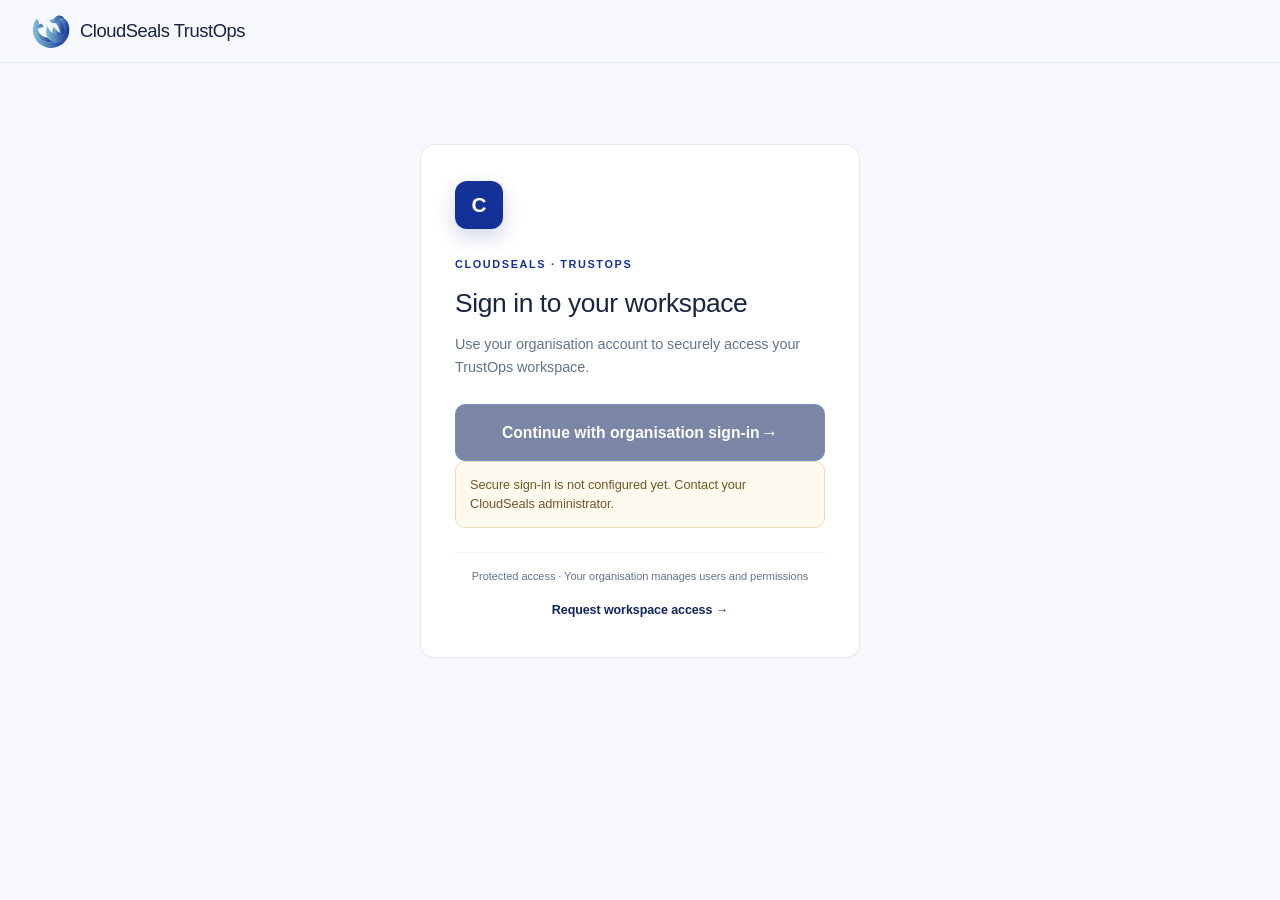
==== commit 89535287: "Redesign TrustOps customer workspace and remove animated office" ====
--- a/apps/portal-web/index.html
+++ b/apps/portal-web/index.html
@@ -5,9 +5,9 @@
 <meta name="color-scheme" content="light">
 <meta name="viewport" content="width=device-width, initial-scale=1">
 <title>CloudSeals TrustOps</title>
-<link rel="stylesheet" href="styles.css?v=live-office-2026-10-18">
-<link rel="stylesheet" href="agent-office.css?v=live-office-2026-10-18">
-<link rel="stylesheet" href="demo-studio.css?v=live-office-2026-10-18">
+<link rel="stylesheet" href="styles.css?v=client-workspace-2026-10-18">
+<link rel="stylesheet" href="demo-studio.css?v=client-workspace-2026-10-18">
+<link rel="stylesheet" href="workspace.css?v=client-workspace-2026-10-18">
 </head>
 <body>
 <a class="skip" href="#main">Skip to main content</a>
@@ -20,6 +20,6 @@
 <div id="live" class="sr" role="status" aria-live="polite"></div>
 <div id="toast" class="toast" role="alert" hidden></div>
 <main id="main" tabindex="-1"></main>
-<script type="module" src="app.js?v=live-office-2026-10-18"></script>
+<script type="module" src="app.js?v=client-workspace-2026-10-18"></script>
 </body>
 </html>
--- a/apps/portal-web/styles.css
+++ b/apps/portal-web/styles.css
@@ -167,27 +167,6 @@
 .spin{width:10px;height:10px;border:2px solid #7ebed7;border-top-color:var(--brand-blue-dark);border-radius:50%;animation:flowspin .7s linear infinite}
 @keyframes flowspin{to{transform:rotate(360deg)}}@keyframes flowpulse{50%{box-shadow:0 0 0 9px rgba(20,49,151,.05)}}
 @media(prefers-reduced-motion:reduce){.af-node.is-running .af-dot,.spin{animation:none}}
-/* Agent Flow stage: agents hand work to each other */
-.af-stage{display:flex;align-items:flex-start;justify-content:center;gap:0;margin:6px 0 10px;padding:22px 10px 10px;border-radius:14px;background:linear-gradient(135deg,#17243d,var(--brand-blue-dark));overflow-x:auto}
-.af-agent{flex:none;display:flex;flex-direction:column;align-items:center;gap:8px;width:92px}
-.af-agent small{color:#c6e5f1;font-size:.7rem;font-weight:650;text-align:center;line-height:1.25}
-.af-orb{display:grid;place-items:center;width:54px;height:54px;border-radius:50%;border:2px solid var(--brand-blue);background:#17243d;color:#7ebed7;font-weight:800;font-size:.9rem;transition:all .35s}
-.af-agent.is-running .af-orb{border-color:#7ebed7;background:var(--brand-blue-dark);color:#ffffff;box-shadow:0 0 0 0 rgba(126,190,215,.6);animation:afglow 1.3s infinite;transform:scale(1.12)}
-.af-agent.is-running small{color:#ffffff}
-.af-agent.is-done .af-orb{border-color:var(--brand-sky);background:#2a9d7f;color:#ffffff}.af-agent.is-done small{color:#e4ecf5}
-.af-agent.is-failed .af-orb{border-color:#ff8a80;background:#c0392b;color:#ffffff}.af-agent.is-skipped .af-orb{border-style:dashed;color:#d7b96a;border-color:#9a8750}
-.af-link{flex:none;position:relative;width:46px;height:3px;margin-top:26px;border-radius:2px;background:var(--brand-blue-dark);overflow:visible}
-.af-link.is-done{background:var(--brand-sky)}
-.af-link i{position:absolute;top:-4px;left:0;width:11px;height:11px;border-radius:50%;background:#7ebed7;opacity:0}
-.af-link.is-travel i{opacity:1;animation:aftravel .7s ease-in-out infinite}
-.af-bubble{min-height:54px;margin:0 0 16px;padding:12px 16px;border:1px solid #d9e4f0;border-radius:12px;background:#edf3fa;color:var(--brand-blue-dark);font-size:.9rem}
-.af-thinking,.af-said{display:flex;align-items:center;gap:10px;flex-wrap:wrap}
-.af-dots{display:inline-flex;gap:4px}.af-dots i{width:7px;height:7px;border-radius:50%;background:var(--brand-blue-dark);animation:afbounce 1s infinite}.af-dots i:nth-child(2){animation-delay:.15s}.af-dots i:nth-child(3){animation-delay:.3s}
-@keyframes afglow{50%{box-shadow:0 0 0 12px rgba(126,190,215,0)}}
-@keyframes aftravel{from{left:0}to{left:calc(100% - 11px)}}
-@keyframes afbounce{0%,60%,100%{transform:translateY(0);opacity:.5}30%{transform:translateY(-5px);opacity:1}}
-@media(prefers-reduced-motion:reduce){.af-agent.is-running .af-orb,.af-link.is-travel i,.af-dots i{animation:none}.af-link.is-travel i{left:calc(50% - 5px)}}
-@media(max-width:760px){.af-agent{width:70px}.af-orb{width:44px;height:44px}.af-link{width:22px;margin-top:22px}}
 .af-sticky{position:sticky;top:0;z-index:5;padding-top:4px;background:var(--bg,#f5f8fc)}.af-panel{overflow:visible}
 /* AI use cases, gaps, frameworks */
 .uc-picker{margin:0;font-size:.78rem;color:#52647e;min-width:260px}.uc-picker select{margin-top:4px}
@@ -255,7 +234,6 @@
 .registration-form input,.registration-form select{margin-bottom:6px}
 /* Logo blues anchor hero panels and agent activity. */
 .command-hero,.trustops-hero,.trustops-flow{background:linear-gradient(135deg,#10245f 0%,#143197 100%)!important;border:0;color:#edf3fa}
-.af-stage{background:linear-gradient(135deg,#10245f,#143197)}
 .af-agent.is-running .af-orb{border-color:#7ebed7;background:#10245f;box-shadow:0 0 0 0 rgba(126,190,215,.55)}
 .af-agent.is-done .af-orb{border-color:#7fc4a2;background:#2f7d57}.af-link.is-done{background:#7fc4a2}.af-link i{background:#7ebed7}
 @keyframes afglow{50%{box-shadow:0 0 0 12px rgba(126,190,215,0)}}
@@ -358,3 +336,5 @@
 .question-evidence-help{font-size:.8rem;color:var(--mut)}.question-evidence-help summary{cursor:pointer}.question-evidence-help p{max-width:480px}
 @media(max-width:760px){.assessment-steps{grid-template-columns:repeat(2,minmax(0,1fr))}.assessment-step{padding:12px;gap:8px}.assessment-step small{display:none}.document-examples{grid-template-columns:1fr;gap:12px}.assessment-page .card{padding:18px}.assessment-detail-list{gap:16px}}
 .assessment-guide{margin-bottom:24px}.sample-drawer{border-top:1px solid var(--bd);padding-top:14px}.sample-drawer summary{cursor:pointer;font-weight:650;color:var(--brand-blue)}.sample-drawer>.row{margin:14px 0}.sample-drawer>.row a{font-size:.85rem}.assessment-model-notice{padding:16px 20px;border:1px solid #e8cf9f;border-radius:12px;background:#fbf4e4;color:#765300;font-size:.9rem;margin-bottom:20px}
+/* Workflow results are presented without office scenes or activity animation. */
+.simple-agent-flow *,.simple-agent-flow *:before,.simple-agent-flow *:after{animation:none!important;transition:none!important}.agent-explainer>p{max-width:900px;line-height:1.75}.agent-explainer .document-examples{margin-bottom:0}.workflow-demo-guide{padding-left:22px;color:#52647e;line-height:1.85}.workflow-demo-guide li{margin-bottom:10px}
--- a/apps/portal-web/demo-studio.css
+++ b/apps/portal-web/demo-studio.css
@@ -1,5 +1,4 @@
 .demo-studio{max-width:1240px;margin:0 auto}.demo-hero{display:grid;grid-template-columns:1fr 240px;gap:28px;align-items:center;padding:36px;border:1px solid #cddcf0;border-radius:20px;background:linear-gradient(120deg,#edf3ff,#f4fbff);margin-bottom:14px}.demo-hero h2{font-size:2.2rem;line-height:1.16;letter-spacing:-1.1px;max-width:670px;margin:12px 0 16px}.demo-hero p{font-size:1rem;color:#52647e;margin:0 0 24px}.demo-hero-seal{display:flex;flex-direction:column;align-items:center;gap:8px;text-align:center}.demo-hero-seal>span{display:grid;place-items:center;width:90px;height:90px;border:1px solid #c6d8ee;background:#ffffff9c;box-shadow:0 12px 24px #1431970c;border-radius:25px;font-size:4rem;color:#143197}.demo-hero-seal strong{color:#10245f;font-size:.9rem}.demo-hero-seal small{font-size:.7rem;color:#61708a}.demo-disclosure{font-size:.72rem;line-height:1.6;padding:0 6px;color:#61708a}.demo-readiness{display:grid;grid-template-columns:repeat(4,1fr);gap:12px;margin:24px 0 32px}.demo-readiness>div{padding:18px;border:1px solid #dce4ef;border-radius:12px;background:white}.demo-readiness small{display:block;color:#61708a;font-size:.72rem;margin-bottom:7px}.demo-readiness strong{font-size:.85rem;color:#10245f}.demo-section-heading{display:flex;justify-content:space-between;align-items:center;gap:14px;margin-bottom:18px}.demo-section-heading h3{margin:0;font-size:1.15rem}.demo-story-grid{display:grid;grid-template-columns:repeat(2,minmax(0,1fr));gap:20px}.demo-story-card{position:relative;display:flex;flex-direction:column;align-items:flex-start;padding:28px;background:#fff;border:1px solid #dce4ef;border-radius:16px;min-width:0}.demo-step-number{display:grid;place-items:center;width:40px;height:40px;border-radius:12px;background:#edf3ff;color:#143197;font-size:1.05rem;font-weight:750;margin-bottom:18px}.demo-story-card>.eyebrow{font-size:.58rem}.demo-story-card h3{font-size:1.3rem;margin:10px 0 12px}.demo-story-card>p{font-size:.87rem;line-height:1.75;color:#61708a;margin:0 0 24px}.demo-card-actions{display:grid;gap:12px;width:100%;margin-top:auto}.demo-card-actions>button{justify-self:start}.demo-verify-result:empty{display:none}.demo-verify-result{padding:12px 14px;border:1px solid #c4ddcf;background:#f1f8f4;border-radius:9px;color:#237c58}.demo-verify-result p{font-size:.75rem;margin:5px 0 0}.demo-boundaries{padding:26px;border:1px solid #dce4ef;border-radius:16px;margin:28px 0 20px;background:#f0f4fa}.demo-boundaries h3{font-size:1rem;margin:0 0 20px}.demo-boundary-grid{display:grid;grid-template-columns:repeat(3,1fr);gap:24px}.demo-boundary-grid strong{font-size:.8rem}.demo-boundary-grid p{font-size:.76rem;line-height:1.75;color:#61708a;margin:8px 0 0}.demo-presenter{display:flex;justify-content:space-between;gap:24px;align-items:center;padding:22px;border:1px solid #dce4ef;border-radius:14px;background:#fff}.demo-presenter strong{font-size:.85rem}.demo-presenter .help{font-size:.73rem;margin:5px 0 0}.demo-presenter button{font-size:.75rem;padding:8px 12px}.demo-presenter .row{flex-wrap:wrap}
 /* Keep the office itself close to the first screen during presentations. */
-.module-page:has(.agent-office)>.module-page-heading{margin-bottom:16px}.module-page:has(.agent-office)>.module-page-heading h2{font-size:1.6rem}.module-page:has(.agent-office)>.module-page-heading p{font-size:.85rem;max-width:850px;margin-bottom:0}.module-page:has(.agent-office)>.assessment-model-notice{padding:10px 14px;font-size:.74rem;margin-bottom:14px}.module-page:has(.agent-office) .af-panel{padding:18px}.module-page:has(.agent-office) .af-controls{gap:8px;margin-bottom:8px}.module-page:has(.agent-office) .af-banner{margin-bottom:10px}.module-page:has(.agent-office) .office-topline{padding-top:18px}.module-page:has(.agent-office) .office-stats{padding-bottom:14px}.module-page:has(.agent-office) .office-floor-brand{margin-bottom:16px}
 @media(max-width:760px){.demo-hero{grid-template-columns:1fr;padding:24px}.demo-hero h2{font-size:1.8rem}.demo-hero-seal{display:none}.demo-readiness,.demo-story-grid{grid-template-columns:repeat(2,minmax(0,1fr))}.demo-story-card{padding:20px}.demo-boundary-grid{grid-template-columns:1fr}.demo-section-heading,.demo-presenter{align-items:flex-start;flex-direction:column}.demo-presenter{gap:14px}}
 @media(max-width:520px){.demo-story-grid{grid-template-columns:1fr}.demo-readiness{gap:8px}.demo-readiness>div{padding:14px}}
--- a/apps/portal-web/workspace.css
+++ b/apps/portal-web/workspace.css
@@ -0,0 +1,38 @@
+/* CloudSeals customer workspace. Brand-led, quiet and focused on the next action. */
+:root{--workspace-nav:224px;--fg:#182541;--mut:#64748b;--bd:#e2e8f0;--bg:#f6f8fc;--sans:ui-sans-serif,-apple-system,BlinkMacSystemFont,"Segoe UI",sans-serif}
+body{font:14px/1.6 var(--sans);background:var(--bg)}
+h1,h2,h3,h4{font-weight:650;letter-spacing:-.025em}a{color:var(--brand-blue)}
+.workspace-ready .top{position:fixed;inset:0 auto 0 0;width:var(--workspace-nav);padding:28px 16px 20px;display:flex;flex-direction:column;align-items:stretch;flex-wrap:nowrap;gap:26px;border-right:1px solid var(--bd);border-bottom:0;background:#fff;z-index:20}
+.workspace-ready .brand-lockup{gap:9px;padding:0 6px;align-items:center}.workspace-ready .brand-lockup img{width:34px;height:34px}.workspace-ready .top h1{font-size:15px;line-height:1.35;font-weight:700;max-width:125px;white-space:normal}
+.workspace-ready #nav{display:flex;flex-direction:column;flex-wrap:nowrap;gap:5px;flex:1;overflow-y:auto;align-items:stretch;width:auto}
+.nav-section-label{padding:17px 14px 7px;color:#8a96ac;font-size:10px;letter-spacing:.14em;font-weight:750}.nav-section-label:first-child{padding-top:0}
+.workspace-ready .module-menu-link{display:flex;align-items:center;gap:11px;padding:10px 13px;min-height:44px;border-radius:8px;color:#637189;font-size:12px;font-weight:550;text-decoration:none;border:0;background:transparent;white-space:nowrap}
+.nav-icon{width:20px;display:inline-grid;place-items:center;font-size:18px;font-weight:500;color:#8e9db4}.workspace-ready .module-menu-link:hover{background:#f5f7fc;color:#143197}.workspace-ready .module-menu-link[aria-current=page]{background:#edf1ff;color:#143197;font-weight:700}.module-menu-link[aria-current=page] .nav-icon{color:#143197}
+.workspace-ready .module-menu-group{display:block;margin-top:8px;position:relative}.workspace-ready .module-menu-group>summary{padding:10px 14px;font-size:12px;color:#637189;display:flex;justify-content:space-between}.workspace-ready .module-menu-popover{position:static;box-shadow:none;border:0;padding:0 0 0 8px;background:transparent;min-width:0;display:flex;flex-direction:column}.workspace-ready .module-menu-group:not([open])>.module-menu-popover{display:none}
+.workspace-ready .who{margin:0;padding:16px 8px 0;border-top:1px solid var(--bd);font-size:11px;overflow-wrap:anywhere}.who .tag{border:0;font-size:11px;padding:0}.who button{font-size:11px;padding:4px 8px;min-height:30px}
+.workspace-ready .context-bar{margin-left:var(--workspace-nav);height:67px;padding:0 32px;background:#fff;display:flex;align-items:center;justify-content:space-between;border-bottom:1px solid var(--bd);gap:16px;flex-wrap:nowrap}
+.workspace-breadcrumb,.workspace-context-actions{display:flex;align-items:center;gap:14px;font-size:11px;color:#8b97ac}.workspace-breadcrumb strong{color:#46556d;font-weight:600;text-transform:capitalize}.workspace-session{border:1px solid #e0e7f0;border-radius:20px;padding:3px 10px;color:#637189;font-size:10px}.workspace-avatar{width:30px;height:30px;display:grid;place-items:center;background:#edf1ff;color:#143197;border-radius:50%;font-weight:700}
+.workspace-ready main,.workspace-ready main:has(>.module-page),.workspace-ready main:has(>.trustops-page){margin:0 0 0 var(--workspace-nav);width:calc(100% - var(--workspace-nav));max-width:none;padding:0}
+.module-page,.trustops-page{max-width:1500px;margin:0 auto;padding:30px 32px 48px}.module-page-heading,.workspace-heading{margin-bottom:26px}.module-page-heading h2,.workspace-heading h2{font-size:28px;font-weight:650;letter-spacing:-.035em;margin:5px 0 8px}.module-page-heading p,.workspace-heading p{font-size:13px;line-height:1.7;color:var(--mut);margin:0;max-width:760px}.eyebrow{font-size:9px;letter-spacing:.13em;font-weight:750;color:#7788a5}
+.workspace-heading{display:flex;align-items:center;justify-content:space-between;gap:22px}.workspace-heading>.btn{white-space:nowrap;box-shadow:0 4px 9px #14319716;font-size:12px;padding:11px 17px}
+button,.btn{font-size:12px;font-weight:600;border-radius:7px;min-height:40px}input,select,textarea{font-size:12px;border-radius:7px;background:#fff}button.secondary,.btn.secondary{background:#fff;border:1px solid #dbe2ee;color:#43516d}button:hover:not(:disabled),.btn:hover{filter:brightness(.97)}
+.module-panel,.card,.workbench-card{border:1px solid var(--bd);border-radius:11px;background:#fff;box-shadow:0 2px 4px #10245f02;padding:22px;margin-bottom:20px}.module-panel h3,.card h3{font-size:15px;font-weight:650;margin:0 0 9px}.module-panel-heading{margin-bottom:16px;align-items:center}.module-panel-heading a,.text-link{font-size:11px;font-weight:600;text-decoration:none}.help{font-size:12px;line-height:1.7}
+.workspace-stats{display:grid;grid-template-columns:repeat(auto-fit,minmax(150px,1fr));gap:16px;margin-bottom:24px}.workspace-stats article{background:#fff;border:1px solid var(--bd);border-radius:10px;padding:18px 20px;display:flex;flex-direction:column}.workspace-stats article>span{font-size:11px;font-weight:550;color:#64748b}.workspace-stats strong{font-size:30px;line-height:1.6;letter-spacing:-.04em;font-weight:650;color:#172b50}.workspace-stats small{font-size:10px;color:#8995a9}
+.workspace-journey{display:grid;grid-template-columns:repeat(3,minmax(0,1fr));gap:16px;margin-bottom:26px}.journey-card{position:relative;border:1px solid #dce5f5;border-radius:11px;padding:22px;text-decoration:none;background:#fff;display:flex;flex-direction:column}.journey-card:first-child{background:#143197;border-color:#143197;color:#fff}.journey-number{width:32px;height:32px;border-radius:9px;display:grid;place-items:center;background:#edf1ff;color:#143197;font-size:11px;font-weight:700;margin-bottom:15px}.journey-card:first-child .journey-number{background:#ffffff1c;color:#cadbff}.journey-card h3{margin:0 0 8px;font-size:17px;color:inherit}.journey-card p{font-size:12px;color:#76849b;line-height:1.8;margin:0 0 22px}.journey-card:first-child p{color:#c3d1ef}.journey-action{font-size:11px;font-weight:650;margin-top:auto}.journey-card:first-child .journey-action{color:#fff}
+.overview-columns{display:grid;grid-template-columns:minmax(0,2fr) minmax(240px,1fr);gap:20px}.overview-columns>.module-panel{min-width:0}.attention-item{display:flex;flex-wrap:wrap;gap:7px;padding:15px 0;border-bottom:1px solid #eef1f6;text-decoration:none}.attention-item strong{font-size:11px;flex:1;min-width:110px;color:#33425f}.attention-item small{flex-basis:100%;font-size:10px;color:#8995a9}.attention-panel .text-link{display:inline-block;margin-top:18px}.tag{font-size:10px;border-radius:5px;border:0;background:#eef2f8;padding:3px 7px;font-weight:550}.tag.ok{background:#edf8f3;color:#278466}.tag.high,.tag.critical{background:#fdf0ed;color:#b55b46}.tag.medium{background:#fff6e7;color:#98702b}
+.module-table th{font-size:9px;letter-spacing:.05em;text-transform:uppercase;font-weight:650;background:#f9fafc;color:#8794a9;padding:12px}.module-table td{font-size:11px;padding:15px 12px;color:#54627c;border-bottom:1px solid #edf1f7}.module-table td:first-child{font-weight:600;color:#293b5a}.module-table td a{font-size:10px;font-weight:600;text-decoration:none}.table-wrap{border:0;border-radius:7px}
+.workspace-note{padding:16px 20px;border-radius:9px;background:#edf2fa;display:flex;align-items:center;gap:14px;margin:6px 0 24px}.workspace-note p{flex:1;font-size:11px;color:#677790;margin:0;line-height:1.8}.workspace-note a{font-size:10px;font-weight:600;white-space:nowrap;text-decoration:none}.note-icon{border:1px solid #c9d5e8;width:20px;height:20px;border-radius:50%;display:grid;place-items:center;color:#6d81a0;font-size:11px}
+.results-toolbar{display:flex;align-items:center;justify-content:space-between;gap:22px;border-bottom:1px solid var(--bd);margin-bottom:24px}.workspace-tabs{display:flex;gap:20px}.workspace-tabs button{background:transparent;color:#8995aa;border-bottom:2px solid transparent;border-radius:0;padding:13px 0;display:flex;gap:8px;align-items:center;font-size:12px}.workspace-tabs button[aria-selected=true]{border-color:#143197;color:#143197}.workspace-tabs button span{padding:1px 6px;border-radius:5px;background:#edf1f8;font-size:10px}.results-toolbar input{max-width:280px;min-height:36px;margin-bottom:10px}.report-library{display:grid;grid-template-columns:repeat(2,minmax(0,1fr));gap:18px;margin-bottom:24px}.report-library-card{display:flex;gap:24px;padding:24px;background:#fff;border:1px solid var(--bd);border-radius:11px;min-width:0}.report-cover{background:linear-gradient(150deg,#10245f,#143197);width:125px;flex:0 0 125px;min-height:190px;border-radius:4px 10px 10px 4px;padding:18px;color:#c6d6f8;display:flex;flex-direction:column;gap:10px;box-shadow:5px 5px 0 #edf1f7}.report-cover>span{font-size:7px;letter-spacing:.14em}.report-cover strong{font-size:20px;line-height:1.3;color:#fff;margin-top:18px;font-weight:550;letter-spacing:-.025em}.report-cover-lines{height:30px;margin-top:auto;background:repeating-linear-gradient(0deg,transparent,transparent 6px,#7ebed744 7px,#7ebed744 8px)}.report-library-copy{min-width:0}.report-library-copy h3{font-size:15px;margin:12px 0 6px;overflow-wrap:anywhere}.report-library-copy p{font-size:11px;color:#8794aa;margin:6px 0 10px}.report-library-copy .row{margin:18px 0 14px}.report-library-copy button{font-size:10px;min-height:34px;padding:7px 10px}.report-library-copy .text-link{font-size:10px}
+/* Worker execution: a compact, static timeline with expandable output. */
+.agent-explainer{margin-bottom:18px;padding:14px 18px}.agent-explainer>summary,.workflow-presenter-guide>summary,.workflow-start-section>summary,.agent-section>summary,.workflow-pack-details>summary{cursor:pointer;font-size:12px;font-weight:600;color:#5d7090}.agent-explainer>p{font-size:12px}.agent-explainer .document-examples{margin-top:16px}.af-panel{padding:0;overflow:hidden}.af-controls{padding:22px;background:#fff;border-bottom:1px solid #e8edf5;margin:0}.af-controls>.row:first-child{padding:3px;background:#f2f5fa;border-radius:8px;display:inline-flex;margin-bottom:17px}.af-controls>.row:first-child button{font-size:11px;min-height:34px;background:transparent;color:#7a879f;border:0;padding:7px 14px}.af-controls>.row:first-child button:not(.secondary){background:#fff;color:#143197;box-shadow:0 2px 4px #10245f09}.af-picker label{font-size:10px;letter-spacing:.02em;margin:0;flex:1;max-width:420px}.af-picker select{margin-top:5px}.af-picker{align-items:flex-end}.af-picker>button{margin-left:auto}.af-banner{margin:0;padding:18px 22px;background:#f9fbfe;border-bottom:1px solid #e8edf5;font-size:11px}.af-progress{height:4px;margin-bottom:9px}.af-result{font-size:12px;background:#edf8f4;border:1px solid #d3e9de;border-radius:7px;padding:14px 16px;margin-top:14px;color:#28654c}.af-result a{font-size:11px;font-weight:650}.af-list{padding:4px 22px;margin:0;gap:0}.af-node{padding:17px 0;gap:14px;grid-template-columns:30px minmax(0,1fr);border-bottom:1px solid #edf1f7}.af-node:last-child{border:0}.af-node:before{display:none}.af-dot{width:27px;height:27px;margin-top:0;font-size:10px;border:1px solid #dce5f1;background:#f7f9fc;color:#8594ad}.af-card{border:0;padding:0;box-shadow:none!important;background:transparent}.af-card-head strong{font-size:12px;color:#253b61}.af-card-head small{font-size:9px;color:#91a0b5}.af-card>p{font-size:11px;color:#8a97aa;margin:3px 0 0}.af-chip{font-size:9px;padding:2px 7px;border-radius:5px}.worker-output{margin-top:7px}.worker-output>summary{font-size:10px;cursor:pointer;color:#647b9b;overflow-wrap:anywhere}.af-out{font-size:10px;margin-top:8px}.af-panel>.module-note{margin:0;padding:14px 22px;font-size:10px;border-top:1px solid #edf1f7;background:#fafbfd}.workflow-presenter-guide{padding:14px 18px}.simple-agent-flow *{animation:none!important;transition:none!important}
+/* Run results lead with the decision. Configuration and technical detail are secondary. */
+.trustops-hero{background:transparent!important;color:var(--fg);padding:0;margin:0 0 20px;min-height:0;box-shadow:none;border-radius:0}.trustops-hero h2{color:#182541!important;font-size:28px;font-weight:650}.trustops-hero p{color:#7d8ba3;font-size:12px}.trustops-hero .eyebrow{color:#7d8ba3}.hero-badges{align-items:flex-end}.trustops-hero .environment-pill,.trustops-hero .pack-pill{background:#eef2fa;color:#697b9b;border:1px solid #dfe6f2;font-size:9px}.runtime-notice{font-size:11px;padding:10px 15px;margin-bottom:20px;border-radius:7px}.metric-grid{gap:14px;margin-bottom:22px}.metric-card{border:1px solid var(--bd);box-shadow:none;border-radius:10px;padding:17px}.metric-icon{display:none}.metric-value{font-size:26px;font-weight:650}.metric-label{font-size:10px}.workflow-start-section,.agent-section,.workflow-pack-details{padding:18px 20px;border:1px solid var(--bd);background:#fff;border-radius:10px;margin-bottom:20px}.workflow-start-section>summary{margin-bottom:0}.workflow-start-section[open]>summary{margin-bottom:20px}.trustops-flow{display:none}.run-detail{padding:26px}.decision-summary{border-radius:8px;background:#f4f7fc}.trace-step{padding:14px 0}.trace-step h4{font-size:12px}.trace-step p{font-size:11px;line-height:1.7}.trace-step-status{font-size:9px}.run-detail-heading h3{font-size:19px}.status-pill{font-size:10px}.trace-step-index{width:28px;height:28px;font-size:10px}.allocation-summary,.proposal-panel{border-radius:8px}.trace-integrity{font-size:11px}.agent-section .agent-grid,.workflow-pack-details .pack-strip{margin-top:20px}.agent-card{box-shadow:none;border:1px solid var(--bd)}
+.assessment-steps{background:#fff;border:1px solid var(--bd);border-radius:10px;padding:7px;margin:20px 0}.assessment-step{border:0!important;background:transparent!important;min-height:60px;border-radius:7px}.assessment-step.is-next{background:#edf2ff!important}.assessment-step strong{font-size:12px}.assessment-step small{font-size:10px}.step-number{width:28px;height:28px;font-size:11px}.assessment-guide{padding:20px;background:#fff}.assessment-guide h3{font-size:18px}.assessment-guide>p{font-size:12px}.document-examples p{font-size:11px}.assessment-model-notice{font-size:11px;padding:12px 16px}.q{border-radius:9px;box-shadow:none}.assessment-detail-list{font-size:12px}
+@media(min-width:1500px){.module-page,.trustops-page{padding:36px 44px}.workspace-ready .context-bar{padding:0 44px}}
+@media(max-width:1150px){:root{--workspace-nav:195px}.workspace-ready .top{padding:24px 12px}.workspace-ready .module-menu-link{font-size:11px;padding:9px 11px}.module-page,.trustops-page{padding:24px}.overview-columns{grid-template-columns:1fr}.report-library{grid-template-columns:1fr}.workspace-heading h2,.module-page-heading h2{font-size:25px}.workspace-journey{gap:12px}.journey-card{padding:18px}.journey-card h3{font-size:15px}.workspace-stats{gap:12px}.workspace-stats article{padding:15px}}
+@media(max-width:760px){.workspace-ready .top{position:static;width:auto;padding:14px 16px;gap:14px;border-right:0;border-bottom:1px solid var(--bd)}.workspace-ready .brand-lockup{padding:0}.workspace-ready .top h1{max-width:none;font-size:15px}.workspace-ready .brand-lockup img{width:28px;height:28px}.workspace-ready #nav{flex-direction:row;overflow-x:auto;flex-wrap:nowrap;gap:5px}.workspace-ready .module-menu-link{min-height:36px;padding:7px 11px;font-size:11px;flex:0 0 auto}.nav-icon{display:none}.nav-section-label{display:none}.workspace-ready .module-menu-group{display:none}.workspace-ready .who{display:none}.workspace-ready .context-bar{margin-left:0;height:48px;padding:0 18px}.workspace-ready main,.workspace-ready main:has(>.module-page),.workspace-ready main:has(>.trustops-page){margin:0;width:100%}.module-page,.trustops-page{padding:22px 16px 36px}.workspace-heading{align-items:flex-start;flex-direction:column;gap:16px}.workspace-heading h2,.module-page-heading h2,.trustops-hero h2{font-size:24px}.workspace-stats{grid-template-columns:repeat(2,minmax(0,1fr));gap:10px}.workspace-stats strong{font-size:25px}.workspace-journey{grid-template-columns:1fr}.journey-card{padding:20px}.journey-card p{margin-bottom:14px}.overview-columns{gap:0}.module-panel,.card{padding:18px}.workspace-note{align-items:flex-start;flex-wrap:wrap;padding:14px}.workspace-note p{flex-basis:85%}.workspace-note a{margin-left:0}.results-toolbar{align-items:stretch;flex-direction:column;gap:12px}.results-toolbar input{max-width:none}.workspace-tabs{gap:20px}.workspace-tabs button{font-size:11px}.report-library-card{gap:16px;padding:18px}.report-cover{width:90px;flex-basis:90px;padding:12px}.report-cover strong{font-size:17px}.report-library-copy h3{font-size:13px}.report-library-copy .row{margin-top:12px}.af-panel{padding:0}.af-controls,.af-banner{padding:17px}.af-controls>.row:first-child{display:flex}.af-controls>.row:first-child button{flex:1;font-size:10px;padding:7px}.af-list{padding:0 17px}.af-picker label{max-width:none;flex-basis:100%}.af-picker>button{width:100%;margin-top:7px}.af-card-head{flex-wrap:wrap}.af-card-head strong{flex:1;min-width:110px}.af-card>p{font-size:10px}.af-node{gap:10px}.run-detail{padding:18px}.workspace-ready .trustops-hero{gap:14px}.metric-grid{grid-template-columns:repeat(2,minmax(0,1fr))}.workspace-session{font-size:9px}.assessment-steps{overflow-x:auto;flex-wrap:nowrap}.assessment-step{min-width:130px}}
+.workflow-input-preview{display:grid;grid-template-columns:repeat(3,minmax(0,1fr));gap:16px;margin-top:20px;padding:16px 18px;background:#f8fafd;border:1px solid #e8edf6;border-radius:7px}.workflow-input-preview>div{display:flex;flex-direction:column;gap:5px;min-width:0}.workflow-input-preview small{font-size:8px;color:#8b99ad;letter-spacing:.08em;font-weight:650}.workflow-input-preview strong{font-size:12px;font-weight:600;color:#4d6284;overflow-wrap:anywhere}@media(max-width:480px){.workflow-input-preview{padding:12px;gap:10px}.workflow-input-preview strong{font-size:10px}.workflow-input-preview small{font-size:7px}}
+.workspace-tabs button{border:0;border-bottom:2px solid transparent;outline:none}.workspace-tabs button:focus-visible{outline:2px solid #7ebed7;outline-offset:2px}.workspace-tabs button[aria-selected=true]{border-bottom-color:#143197;color:#143197}.report-cover strong{font-size:16px;word-break:normal;overflow-wrap:normal;hyphens:none}.report-cover{min-width:125px}@media(max-width:760px){.report-cover{min-width:90px}.report-cover strong{font-size:13px}}
+.af-result.needs-review{background:#fff8e9;border-color:#eee0bb;color:#88652c}
+.assessment-introduction{padding:14px 18px}.assessment-introduction>summary{font-size:12px;font-weight:600;color:#5d7090;cursor:pointer}.assessment-introduction .assessment-guide{border:0;padding:20px 0 0;margin:0;box-shadow:none}
+@media(max-width:760px){.workspace-ready .module-menu-group{display:block;flex:0 0 auto;margin:0}.workspace-ready .module-menu-group>summary{white-space:nowrap;padding:7px 11px;font-size:11px}.workspace-ready .module-menu-popover{position:fixed;top:115px;right:16px;max-height:60vh;overflow:auto;padding:10px;background:#fff;border:1px solid #e2e8f0;border-radius:8px;box-shadow:0 12px 30px #10245f15}}
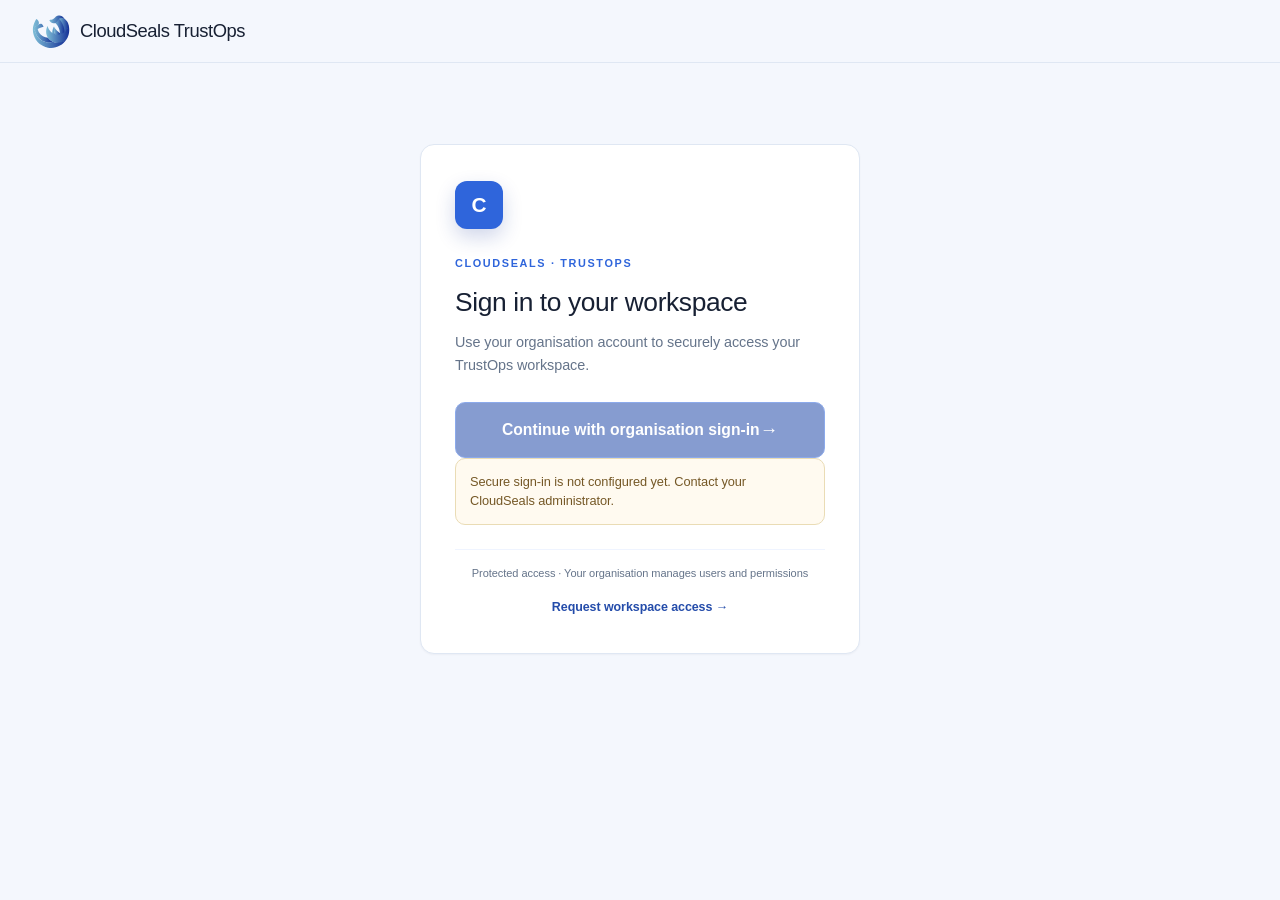
==== commit 343759e0: "Refine TrustOps assessment and LedgerSight demo flow" ====
--- a/apps/portal-web/index.html
+++ b/apps/portal-web/index.html
@@ -5,9 +5,10 @@
 <meta name="color-scheme" content="light">
 <meta name="viewport" content="width=device-width, initial-scale=1">
 <title>CloudSeals TrustOps</title>
-<link rel="stylesheet" href="styles.css?v=client-workspace-2026-10-18">
-<link rel="stylesheet" href="demo-studio.css?v=client-workspace-2026-10-18">
-<link rel="stylesheet" href="workspace.css?v=client-workspace-2026-10-18">
+<link rel="icon" type="image/svg+xml" href="images/logo.svg">
+<link rel="stylesheet" href="styles.css?v=complisight-visual-language-2026-10-19">
+<link rel="stylesheet" href="demo-studio.css?v=assessment-start-cta-2026-10-19">
+<link rel="stylesheet" href="workspace.css?v=permission-checkbox-align-2026-10-22">
 </head>
 <body>
 <a class="skip" href="#main">Skip to main content</a>
@@ -20,6 +21,6 @@
 <div id="live" class="sr" role="status" aria-live="polite"></div>
 <div id="toast" class="toast" role="alert" hidden></div>
 <main id="main" tabindex="-1"></main>
-<script type="module" src="app.js?v=client-workspace-2026-10-18"></script>
+<script type="module" src="app.js?v=report-display-cleanup-2026-10-19"></script>
 </body>
 </html>
--- a/apps/portal-web/styles.css
+++ b/apps/portal-web/styles.css
@@ -1,4 +1,4 @@
-:root{--brand-blue:#143197;--brand-blue-dark:#10245f;--brand-sky:#7ebed7;--brand-tint:#eaf4fa;color-scheme:light;--bg:#f5f8fc;--fg:#17243d;--mut:#52647e;--card:#ffffff;--bd:#d9e4f0;--ac:var(--brand-blue);--acfg:#ffffff;--ok:#2f7d57;--warn:#9a6212;--bad:#b3382c;--serif:ui-serif,"Iowan Old Style","Palatino Linotype",Georgia,"Times New Roman",serif;--sans:ui-sans-serif,-apple-system,BlinkMacSystemFont,"Segoe UI",Inter,Roboto,sans-serif}
+:root{--brand-blue:#2f65db;--brand-blue-dark:#244caa;--brand-sky:#7ebed7;--brand-tint:#eff4ff;color-scheme:light;--bg:#f7f9fc;--fg:#172033;--mut:#65748a;--card:#ffffff;--bd:#e2e8f0;--ac:var(--brand-blue);--acfg:#ffffff;--ok:#22a06b;--warn:#c67a19;--bad:#dc4c4c;--serif:ui-serif,"Iowan Old Style","Palatino Linotype",Georgia,"Times New Roman",serif;--sans:Inter,ui-sans-serif,-apple-system,BlinkMacSystemFont,"Segoe UI",Roboto,sans-serif}
 *{box-sizing:border-box}
 body{margin:0;font:16px/1.5 system-ui,sans-serif;background:var(--bg);color:var(--fg)}
 .skip{position:absolute;left:-999px}.skip:focus{left:8px;top:8px;background:var(--card);padding:8px;z-index:9}
@@ -328,13 +328,24 @@
 .assessment-step strong,.assessment-step small{display:block}.assessment-step small{font-size:.75rem;font-weight:400;color:var(--mut);margin-top:4px}
 .step-number{display:grid;place-items:center;flex:none;width:30px;height:30px;border-radius:50%;background:#edf3fa;color:var(--brand-blue);font-weight:700}
 .assessment-step.is-next .step-number{background:var(--brand-blue);color:#fff}
+.assessment-step[aria-current="step"]{box-shadow:0 0 0 3px rgba(20,49,151,.12)}
+.flow-step-actions{display:flex;align-items:center;justify-content:space-between;gap:16px;margin:20px 0 4px;padding:16px 18px;border:1px solid var(--border,#dce5f1);border-radius:12px;background:#fff}
+.flow-step-actions>.help{margin:0;max-width:620px}
+.assessment-step-content>.assessment-documents{margin-bottom:16px}
+.assessment-question-step{margin-top:0}
 .assessment-page section[id]{scroll-margin-top:24px}.assessment-page .card{padding:24px}
 .assessment-detail-list{display:flex;flex-wrap:wrap;gap:20px 50px;margin:18px 0}.assessment-detail-list dt{font-size:.8rem;color:var(--mut)}.assessment-detail-list dd{margin:5px 0;font-weight:600}
 .document-examples{display:grid;grid-template-columns:repeat(3,minmax(0,1fr));gap:16px;margin:20px 0;padding:18px;background:#f5f8fc;border-radius:12px}.document-examples p{margin:6px 0 0}.document-examples strong{font-size:.9rem}
-.assessment-documents input[type=file]{max-width:500px}.assessment-question-step{margin-top:28px}
+.assessment-documents input[type=file]{max-width:500px}
 .assessment-page .layout.single-section{grid-template-columns:1fr}.assessment-page .single-section .sections{display:none}
 .question-evidence-help{font-size:.8rem;color:var(--mut)}.question-evidence-help summary{cursor:pointer}.question-evidence-help p{max-width:480px}
-@media(max-width:760px){.assessment-steps{grid-template-columns:repeat(2,minmax(0,1fr))}.assessment-step{padding:12px;gap:8px}.assessment-step small{display:none}.document-examples{grid-template-columns:1fr;gap:12px}.assessment-page .card{padding:18px}.assessment-detail-list{gap:16px}}
+@media(max-width:760px){.assessment-steps{grid-template-columns:repeat(2,minmax(0,1fr))}.assessment-step{padding:12px;gap:8px}.assessment-step small{display:none}.flow-step-actions{align-items:stretch;flex-direction:column}.flow-step-actions button{width:100%}.document-examples{grid-template-columns:1fr;gap:12px}.assessment-page .card{padding:18px}.assessment-detail-list{gap:16px}}
 .assessment-guide{margin-bottom:24px}.sample-drawer{border-top:1px solid var(--bd);padding-top:14px}.sample-drawer summary{cursor:pointer;font-weight:650;color:var(--brand-blue)}.sample-drawer>.row{margin:14px 0}.sample-drawer>.row a{font-size:.85rem}.assessment-model-notice{padding:16px 20px;border:1px solid #e8cf9f;border-radius:12px;background:#fbf4e4;color:#765300;font-size:.9rem;margin-bottom:20px}
-/* Workflow results are presented without office scenes or activity animation. */
-.simple-agent-flow *,.simple-agent-flow *:before,.simple-agent-flow *:after{animation:none!important;transition:none!important}.agent-explainer>p{max-width:900px;line-height:1.75}.agent-explainer .document-examples{margin-bottom:0}.workflow-demo-guide{padding-left:22px;color:#52647e;line-height:1.85}.workflow-demo-guide li{margin-bottom:10px}
+/* Workflow explanations and presenter guidance. */
+.agent-explainer>p{max-width:900px;line-height:1.75}.agent-explainer .document-examples{margin-bottom:0}.workflow-demo-guide{padding-left:22px;color:#52647e;line-height:1.85}.workflow-demo-guide li{margin-bottom:10px}
+.ledger-demo-safety{margin:0 0 16px;padding:14px 17px;border:1px solid #e8cf9f;border-radius:12px;background:#fffaf0;color:#765300}.ledger-demo-safety strong{font-size:.75rem;letter-spacing:.08em}.ledger-demo-safety p{margin:5px 0 0;font-size:.8rem}
+.ledger-demo-status{display:flex;align-items:center;justify-content:space-between;gap:12px;margin-bottom:16px;padding:12px 16px;border:1px solid #dcecf5;border-radius:10px;background:#fff;color:#33445f;font-size:.78rem}.ledger-demo-status strong{color:var(--brand-blue-dark)}
+.ledger-demo-stages{display:grid;grid-template-columns:repeat(4,minmax(0,1fr));gap:10px;margin:14px 0 0}.ledger-demo-stages article{padding:12px;border:1px solid #edf3fa;border-radius:10px;background:#f8fafc}.ledger-demo-stages article>span{display:grid;place-items:center;width:25px;height:25px;margin-bottom:8px;border-radius:50%;background:var(--brand-tint);color:var(--brand-blue-dark);font-weight:800}.ledger-demo-stages strong{font-size:.78rem}.ledger-demo-stages p{margin:4px 0 0;font-size:.72rem;line-height:1.45}
+.ledger-demo-scenarios{display:grid;grid-template-columns:repeat(2,minmax(0,1fr));gap:12px}.ledger-demo-scenario{padding:15px;border:1px solid #edf3fa;border-radius:11px;background:#fff}.ledger-demo-scenario h3{margin:0 0 5px;font-size:.9rem}.ledger-demo-scenario p{min-height:2.6em;margin:0 0 12px;font-size:.76rem}.ledger-demo-scenario button{width:100%}
+.ledger-demo-detail{margin-top:18px;padding:18px;border:1px solid #dcecf5;border-radius:14px;background:#f8fafc}.ledger-demo-detail-heading{display:flex;justify-content:space-between;align-items:flex-start;gap:14px}.ledger-demo-detail-heading h3{margin:4px 0}.ledger-demo-detail-heading p{margin:0;color:#52647e;font-size:.8rem}.ledger-demo-result-cards{display:grid;grid-template-columns:repeat(3,minmax(0,1fr));gap:10px;margin:14px 0}.ledger-demo-result-cards article{display:grid;gap:5px;padding:13px;border:1px solid #edf3fa;border-radius:10px;background:#fff}.ledger-demo-result-cards span,.ledger-demo-result-cards small{color:#64748b;font-size:.68rem}.ledger-demo-result-cards strong{color:#17243d;font-size:.85rem}.ledger-agent-trace{display:grid;gap:0;list-style:none;margin:14px 0 0;padding:0}.ledger-agent-trace li{display:grid;grid-template-columns:34px minmax(0,1fr) auto;gap:10px;align-items:start;padding:12px 0;border-top:1px solid #edf3fa}.ledger-agent-trace li>span{display:grid;place-items:center;width:27px;height:27px;border-radius:50%;background:var(--brand-tint);color:var(--brand-blue-dark);font-size:.68rem;font-weight:800}.ledger-agent-trace li strong{font-size:.8rem;text-transform:capitalize}.ledger-agent-trace li p{margin:3px 0 0;font-size:.75rem}.ledger-agent-trace li small{color:#64748b;font-size:.68rem;text-transform:capitalize}.ledger-demo-note{padding:11px 13px;border-left:3px solid #d4ad5c;background:#fffaf0;color:#725a2c!important;font-size:.76rem}
+@media(max-width:760px){.ledger-demo-stages{grid-template-columns:repeat(2,minmax(0,1fr))}.ledger-demo-scenarios{grid-template-columns:1fr}.ledger-demo-status{align-items:flex-start;flex-direction:column}.ledger-demo-result-cards{grid-template-columns:1fr}.ledger-agent-trace li{grid-template-columns:30px minmax(0,1fr)}.ledger-agent-trace li small{grid-column:2}.ledger-demo-detail-heading{flex-direction:column}}
--- a/apps/portal-web/workspace.css
+++ b/apps/portal-web/workspace.css
@@ -1,10 +1,10 @@
 /* CloudSeals customer workspace. Brand-led, quiet and focused on the next action. */
-:root{--workspace-nav:224px;--fg:#182541;--mut:#64748b;--bd:#e2e8f0;--bg:#f6f8fc;--sans:ui-sans-serif,-apple-system,BlinkMacSystemFont,"Segoe UI",sans-serif}
-body{font:14px/1.6 var(--sans);background:var(--bg)}
+:root{--workspace-nav:224px;--fg:#172033;--mut:#65748a;--bd:#e2e8f0;--bg:#f7f9fc;--sans:Inter,ui-sans-serif,-apple-system,BlinkMacSystemFont,"Segoe UI",sans-serif}
+body{font:14px/1.55 var(--sans);background:var(--bg)}
 h1,h2,h3,h4{font-weight:650;letter-spacing:-.025em}a{color:var(--brand-blue)}
 .workspace-ready .top{position:fixed;inset:0 auto 0 0;width:var(--workspace-nav);padding:28px 16px 20px;display:flex;flex-direction:column;align-items:stretch;flex-wrap:nowrap;gap:26px;border-right:1px solid var(--bd);border-bottom:0;background:#fff;z-index:20}
 .workspace-ready .brand-lockup{gap:9px;padding:0 6px;align-items:center}.workspace-ready .brand-lockup img{width:34px;height:34px}.workspace-ready .top h1{font-size:15px;line-height:1.35;font-weight:700;max-width:125px;white-space:normal}
-.workspace-ready #nav{display:flex;flex-direction:column;flex-wrap:nowrap;gap:5px;flex:1;overflow-y:auto;align-items:stretch;width:auto}
+.workspace-ready #nav{display:flex;flex-direction:column;flex-wrap:nowrap;justify-content:flex-start;gap:5px;flex:1;overflow-y:auto;align-items:stretch;width:auto}
 .nav-section-label{padding:17px 14px 7px;color:#8a96ac;font-size:10px;letter-spacing:.14em;font-weight:750}.nav-section-label:first-child{padding-top:0}
 .workspace-ready .module-menu-link{display:flex;align-items:center;gap:11px;padding:10px 13px;min-height:44px;border-radius:8px;color:#637189;font-size:12px;font-weight:550;text-decoration:none;border:0;background:transparent;white-space:nowrap}
 .nav-icon{width:20px;display:inline-grid;place-items:center;font-size:18px;font-weight:500;color:#8e9db4}.workspace-ready .module-menu-link:hover{background:#f5f7fc;color:#143197}.workspace-ready .module-menu-link[aria-current=page]{background:#edf1ff;color:#143197;font-weight:700}.module-menu-link[aria-current=page] .nav-icon{color:#143197}
@@ -14,25 +14,170 @@
 .workspace-breadcrumb,.workspace-context-actions{display:flex;align-items:center;gap:14px;font-size:11px;color:#8b97ac}.workspace-breadcrumb strong{color:#46556d;font-weight:600;text-transform:capitalize}.workspace-session{border:1px solid #e0e7f0;border-radius:20px;padding:3px 10px;color:#637189;font-size:10px}.workspace-avatar{width:30px;height:30px;display:grid;place-items:center;background:#edf1ff;color:#143197;border-radius:50%;font-weight:700}
 .workspace-ready main,.workspace-ready main:has(>.module-page),.workspace-ready main:has(>.trustops-page){margin:0 0 0 var(--workspace-nav);width:calc(100% - var(--workspace-nav));max-width:none;padding:0}
 .module-page,.trustops-page{max-width:1500px;margin:0 auto;padding:30px 32px 48px}.module-page-heading,.workspace-heading{margin-bottom:26px}.module-page-heading h2,.workspace-heading h2{font-size:28px;font-weight:650;letter-spacing:-.035em;margin:5px 0 8px}.module-page-heading p,.workspace-heading p{font-size:13px;line-height:1.7;color:var(--mut);margin:0;max-width:760px}.eyebrow{font-size:9px;letter-spacing:.13em;font-weight:750;color:#7788a5}
-.workspace-heading{display:flex;align-items:center;justify-content:space-between;gap:22px}.workspace-heading>.btn{white-space:nowrap;box-shadow:0 4px 9px #14319716;font-size:12px;padding:11px 17px}
+.workspace-heading{display:flex;align-items:center;justify-content:space-between;gap:22px}.workspace-heading>.btn{white-space:nowrap;box-shadow:0 4px 9px #2f65db18;font-size:12px;padding:11px 17px}
 button,.btn{font-size:12px;font-weight:600;border-radius:7px;min-height:40px}input,select,textarea{font-size:12px;border-radius:7px;background:#fff}button.secondary,.btn.secondary{background:#fff;border:1px solid #dbe2ee;color:#43516d}button:hover:not(:disabled),.btn:hover{filter:brightness(.97)}
 .module-panel,.card,.workbench-card{border:1px solid var(--bd);border-radius:11px;background:#fff;box-shadow:0 2px 4px #10245f02;padding:22px;margin-bottom:20px}.module-panel h3,.card h3{font-size:15px;font-weight:650;margin:0 0 9px}.module-panel-heading{margin-bottom:16px;align-items:center}.module-panel-heading a,.text-link{font-size:11px;font-weight:600;text-decoration:none}.help{font-size:12px;line-height:1.7}
 .workspace-stats{display:grid;grid-template-columns:repeat(auto-fit,minmax(150px,1fr));gap:16px;margin-bottom:24px}.workspace-stats article{background:#fff;border:1px solid var(--bd);border-radius:10px;padding:18px 20px;display:flex;flex-direction:column}.workspace-stats article>span{font-size:11px;font-weight:550;color:#64748b}.workspace-stats strong{font-size:30px;line-height:1.6;letter-spacing:-.04em;font-weight:650;color:#172b50}.workspace-stats small{font-size:10px;color:#8995a9}
-.workspace-journey{display:grid;grid-template-columns:repeat(3,minmax(0,1fr));gap:16px;margin-bottom:26px}.journey-card{position:relative;border:1px solid #dce5f5;border-radius:11px;padding:22px;text-decoration:none;background:#fff;display:flex;flex-direction:column}.journey-card:first-child{background:#143197;border-color:#143197;color:#fff}.journey-number{width:32px;height:32px;border-radius:9px;display:grid;place-items:center;background:#edf1ff;color:#143197;font-size:11px;font-weight:700;margin-bottom:15px}.journey-card:first-child .journey-number{background:#ffffff1c;color:#cadbff}.journey-card h3{margin:0 0 8px;font-size:17px;color:inherit}.journey-card p{font-size:12px;color:#76849b;line-height:1.8;margin:0 0 22px}.journey-card:first-child p{color:#c3d1ef}.journey-action{font-size:11px;font-weight:650;margin-top:auto}.journey-card:first-child .journey-action{color:#fff}
+.workflow-infographic{margin:0 0 22px;padding:21px 22px 16px;border:1px solid #dce5f5;border-radius:14px;background:linear-gradient(135deg,#fff 0%,#f8fbff 100%);box-shadow:0 4px 14px rgba(23,36,61,.035)}
+.workflow-infographic-heading{display:flex;align-items:center;justify-content:space-between;gap:14px;margin-bottom:20px}
+.workflow-infographic-heading .eyebrow{color:#36549a;font-size:9px;font-weight:800;letter-spacing:.12em}
+.workflow-infographic-heading h2{margin:4px 0 0;color:#17243d;font-size:19px;letter-spacing:-.025em}
+.workflow-proof-label{padding:6px 9px;border:1px solid #d5e7e4;border-radius:999px;background:#f0f8f6;color:#28716f;font-size:9px;font-weight:700;white-space:nowrap}
+.workflow-infographic-track{display:grid;grid-template-columns:repeat(5,minmax(0,1fr));gap:11px}
+.workflow-infographic-stage{position:relative;min-width:0;min-height:150px;padding:13px;border:1px solid #e2e9f2;border-radius:11px;background:#fff}
+.workflow-stage-top{display:flex;align-items:center;justify-content:space-between;margin-bottom:11px}
+.workflow-stage-number{display:grid;place-items:center;width:29px;height:29px;border:1px solid #dce8f1;border-radius:9px;background:#edf4f8;color:#17458c;font-size:10px;font-weight:800}
+.workflow-stage-arrow{color:#8c9bb1;font-size:18px;line-height:1}
+.workflow-stage-owner{color:#71819a;font-size:8px;font-weight:800;letter-spacing:.1em}
+.workflow-infographic-stage h3{margin:4px 0 6px;color:#17243d;font-size:12px;line-height:1.4}
+.workflow-infographic-stage p{margin:0;color:#64748b;font-size:10px;line-height:1.6}
+.workflow-infographic-stage.reviewer-stage{border-color:#d6e8e4;background:#f5fbf9}
+.workflow-infographic-stage.reviewer-stage .workflow-stage-number{border-color:#cce3de;background:#e6f4f0;color:#087f86}
+.workflow-infographic-note{margin:14px 0 0;padding-top:11px;border-top:1px solid #e8eef5;color:#6f7f94;font-size:9px;line-height:1.6}
+@media(min-width:761px) and (max-width:1000px){.workflow-infographic-track{grid-template-columns:repeat(3,minmax(0,1fr))}.workflow-infographic-stage:nth-child(3) .workflow-stage-arrow{visibility:hidden}}
 .overview-columns{display:grid;grid-template-columns:minmax(0,2fr) minmax(240px,1fr);gap:20px}.overview-columns>.module-panel{min-width:0}.attention-item{display:flex;flex-wrap:wrap;gap:7px;padding:15px 0;border-bottom:1px solid #eef1f6;text-decoration:none}.attention-item strong{font-size:11px;flex:1;min-width:110px;color:#33425f}.attention-item small{flex-basis:100%;font-size:10px;color:#8995a9}.attention-panel .text-link{display:inline-block;margin-top:18px}.tag{font-size:10px;border-radius:5px;border:0;background:#eef2f8;padding:3px 7px;font-weight:550}.tag.ok{background:#edf8f3;color:#278466}.tag.high,.tag.critical{background:#fdf0ed;color:#b55b46}.tag.medium{background:#fff6e7;color:#98702b}
 .module-table th{font-size:9px;letter-spacing:.05em;text-transform:uppercase;font-weight:650;background:#f9fafc;color:#8794a9;padding:12px}.module-table td{font-size:11px;padding:15px 12px;color:#54627c;border-bottom:1px solid #edf1f7}.module-table td:first-child{font-weight:600;color:#293b5a}.module-table td a{font-size:10px;font-weight:600;text-decoration:none}.table-wrap{border:0;border-radius:7px}
 .workspace-note{padding:16px 20px;border-radius:9px;background:#edf2fa;display:flex;align-items:center;gap:14px;margin:6px 0 24px}.workspace-note p{flex:1;font-size:11px;color:#677790;margin:0;line-height:1.8}.workspace-note a{font-size:10px;font-weight:600;white-space:nowrap;text-decoration:none}.note-icon{border:1px solid #c9d5e8;width:20px;height:20px;border-radius:50%;display:grid;place-items:center;color:#6d81a0;font-size:11px}
 .results-toolbar{display:flex;align-items:center;justify-content:space-between;gap:22px;border-bottom:1px solid var(--bd);margin-bottom:24px}.workspace-tabs{display:flex;gap:20px}.workspace-tabs button{background:transparent;color:#8995aa;border-bottom:2px solid transparent;border-radius:0;padding:13px 0;display:flex;gap:8px;align-items:center;font-size:12px}.workspace-tabs button[aria-selected=true]{border-color:#143197;color:#143197}.workspace-tabs button span{padding:1px 6px;border-radius:5px;background:#edf1f8;font-size:10px}.results-toolbar input{max-width:280px;min-height:36px;margin-bottom:10px}.report-library{display:grid;grid-template-columns:repeat(2,minmax(0,1fr));gap:18px;margin-bottom:24px}.report-library-card{display:flex;gap:24px;padding:24px;background:#fff;border:1px solid var(--bd);border-radius:11px;min-width:0}.report-cover{background:linear-gradient(150deg,#10245f,#143197);width:125px;flex:0 0 125px;min-height:190px;border-radius:4px 10px 10px 4px;padding:18px;color:#c6d6f8;display:flex;flex-direction:column;gap:10px;box-shadow:5px 5px 0 #edf1f7}.report-cover>span{font-size:7px;letter-spacing:.14em}.report-cover strong{font-size:20px;line-height:1.3;color:#fff;margin-top:18px;font-weight:550;letter-spacing:-.025em}.report-cover-lines{height:30px;margin-top:auto;background:repeating-linear-gradient(0deg,transparent,transparent 6px,#7ebed744 7px,#7ebed744 8px)}.report-library-copy{min-width:0}.report-library-copy h3{font-size:15px;margin:12px 0 6px;overflow-wrap:anywhere}.report-library-copy p{font-size:11px;color:#8794aa;margin:6px 0 10px}.report-library-copy .row{margin:18px 0 14px}.report-library-copy button{font-size:10px;min-height:34px;padding:7px 10px}.report-library-copy .text-link{font-size:10px}
 /* Worker execution: a compact, static timeline with expandable output. */
-.agent-explainer{margin-bottom:18px;padding:14px 18px}.agent-explainer>summary,.workflow-presenter-guide>summary,.workflow-start-section>summary,.agent-section>summary,.workflow-pack-details>summary{cursor:pointer;font-size:12px;font-weight:600;color:#5d7090}.agent-explainer>p{font-size:12px}.agent-explainer .document-examples{margin-top:16px}.af-panel{padding:0;overflow:hidden}.af-controls{padding:22px;background:#fff;border-bottom:1px solid #e8edf5;margin:0}.af-controls>.row:first-child{padding:3px;background:#f2f5fa;border-radius:8px;display:inline-flex;margin-bottom:17px}.af-controls>.row:first-child button{font-size:11px;min-height:34px;background:transparent;color:#7a879f;border:0;padding:7px 14px}.af-controls>.row:first-child button:not(.secondary){background:#fff;color:#143197;box-shadow:0 2px 4px #10245f09}.af-picker label{font-size:10px;letter-spacing:.02em;margin:0;flex:1;max-width:420px}.af-picker select{margin-top:5px}.af-picker{align-items:flex-end}.af-picker>button{margin-left:auto}.af-banner{margin:0;padding:18px 22px;background:#f9fbfe;border-bottom:1px solid #e8edf5;font-size:11px}.af-progress{height:4px;margin-bottom:9px}.af-result{font-size:12px;background:#edf8f4;border:1px solid #d3e9de;border-radius:7px;padding:14px 16px;margin-top:14px;color:#28654c}.af-result a{font-size:11px;font-weight:650}.af-list{padding:4px 22px;margin:0;gap:0}.af-node{padding:17px 0;gap:14px;grid-template-columns:30px minmax(0,1fr);border-bottom:1px solid #edf1f7}.af-node:last-child{border:0}.af-node:before{display:none}.af-dot{width:27px;height:27px;margin-top:0;font-size:10px;border:1px solid #dce5f1;background:#f7f9fc;color:#8594ad}.af-card{border:0;padding:0;box-shadow:none!important;background:transparent}.af-card-head strong{font-size:12px;color:#253b61}.af-card-head small{font-size:9px;color:#91a0b5}.af-card>p{font-size:11px;color:#8a97aa;margin:3px 0 0}.af-chip{font-size:9px;padding:2px 7px;border-radius:5px}.worker-output{margin-top:7px}.worker-output>summary{font-size:10px;cursor:pointer;color:#647b9b;overflow-wrap:anywhere}.af-out{font-size:10px;margin-top:8px}.af-panel>.module-note{margin:0;padding:14px 22px;font-size:10px;border-top:1px solid #edf1f7;background:#fafbfd}.workflow-presenter-guide{padding:14px 18px}.simple-agent-flow *{animation:none!important;transition:none!important}
+.agent-explainer{margin-bottom:18px;padding:14px 18px}.agent-explainer>summary,.workflow-presenter-guide>summary,.workflow-start-section>summary,.agent-section>summary,.workflow-pack-details>summary{cursor:pointer;font-size:12px;font-weight:600;color:#5d7090}.agent-explainer>p{font-size:12px}.agent-explainer .document-examples{margin-top:16px}.af-panel{padding:0;overflow:hidden}.af-controls{padding:22px;background:#fff;border-bottom:1px solid #e8edf5;margin:0}.af-controls>.row:first-child{padding:3px;background:#f2f5fa;border-radius:8px;display:inline-flex;margin-bottom:17px}.af-controls>.row:first-child button{font-size:11px;min-height:34px;background:transparent;color:#7a879f;border:0;padding:7px 14px}.af-controls>.row:first-child button:not(.secondary){background:#fff;color:#143197;box-shadow:0 2px 4px #10245f09}.af-picker label{font-size:10px;letter-spacing:.02em;margin:0;flex:1;max-width:420px}.af-picker select{margin-top:5px}.af-picker{align-items:flex-end}.af-picker>button{margin-left:auto}.af-banner{margin:0;padding:18px 22px;background:#f9fbfe;border-bottom:1px solid #e8edf5;font-size:11px}.af-progress{height:4px;margin-bottom:9px}.af-result{font-size:12px;background:#edf8f4;border:1px solid #d3e9de;border-radius:7px;padding:14px 16px;margin-top:14px;color:#28654c}.af-result a{font-size:11px;font-weight:650}.af-list{padding:4px 22px;margin:0;gap:0}.af-node{padding:17px 0;gap:14px;grid-template-columns:30px minmax(0,1fr);border-bottom:1px solid #edf1f7}.af-node:last-child{border:0}.af-node:before{display:none}.af-dot{width:27px;height:27px;margin-top:0;font-size:10px;border:1px solid #dce5f1;background:#f7f9fc;color:#8594ad}.af-card{border:0;padding:0;box-shadow:none!important;background:transparent}.af-card-head strong{font-size:12px;color:#253b61}.af-card-head small{font-size:9px;color:#91a0b5}.af-card>p{font-size:11px;color:#8a97aa;margin:3px 0 0}.af-chip{font-size:9px;padding:2px 7px;border-radius:5px}.worker-output{margin-top:7px}.worker-output>summary{font-size:10px;cursor:pointer;color:#647b9b;overflow-wrap:anywhere}.af-out{font-size:10px;margin-top:8px}.af-panel>.module-note{margin:0;padding:14px 22px;font-size:10px;border-top:1px solid #edf1f7;background:#fafbfd}.workflow-presenter-guide{padding:14px 18px}
 /* Run results lead with the decision. Configuration and technical detail are secondary. */
 .trustops-hero{background:transparent!important;color:var(--fg);padding:0;margin:0 0 20px;min-height:0;box-shadow:none;border-radius:0}.trustops-hero h2{color:#182541!important;font-size:28px;font-weight:650}.trustops-hero p{color:#7d8ba3;font-size:12px}.trustops-hero .eyebrow{color:#7d8ba3}.hero-badges{align-items:flex-end}.trustops-hero .environment-pill,.trustops-hero .pack-pill{background:#eef2fa;color:#697b9b;border:1px solid #dfe6f2;font-size:9px}.runtime-notice{font-size:11px;padding:10px 15px;margin-bottom:20px;border-radius:7px}.metric-grid{gap:14px;margin-bottom:22px}.metric-card{border:1px solid var(--bd);box-shadow:none;border-radius:10px;padding:17px}.metric-icon{display:none}.metric-value{font-size:26px;font-weight:650}.metric-label{font-size:10px}.workflow-start-section,.agent-section,.workflow-pack-details{padding:18px 20px;border:1px solid var(--bd);background:#fff;border-radius:10px;margin-bottom:20px}.workflow-start-section>summary{margin-bottom:0}.workflow-start-section[open]>summary{margin-bottom:20px}.trustops-flow{display:none}.run-detail{padding:26px}.decision-summary{border-radius:8px;background:#f4f7fc}.trace-step{padding:14px 0}.trace-step h4{font-size:12px}.trace-step p{font-size:11px;line-height:1.7}.trace-step-status{font-size:9px}.run-detail-heading h3{font-size:19px}.status-pill{font-size:10px}.trace-step-index{width:28px;height:28px;font-size:10px}.allocation-summary,.proposal-panel{border-radius:8px}.trace-integrity{font-size:11px}.agent-section .agent-grid,.workflow-pack-details .pack-strip{margin-top:20px}.agent-card{box-shadow:none;border:1px solid var(--bd)}
 .assessment-steps{background:#fff;border:1px solid var(--bd);border-radius:10px;padding:7px;margin:20px 0}.assessment-step{border:0!important;background:transparent!important;min-height:60px;border-radius:7px}.assessment-step.is-next{background:#edf2ff!important}.assessment-step strong{font-size:12px}.assessment-step small{font-size:10px}.step-number{width:28px;height:28px;font-size:11px}.assessment-guide{padding:20px;background:#fff}.assessment-guide h3{font-size:18px}.assessment-guide>p{font-size:12px}.document-examples p{font-size:11px}.assessment-model-notice{font-size:11px;padding:12px 16px}.q{border-radius:9px;box-shadow:none}.assessment-detail-list{font-size:12px}
+.assessment-list-heading{display:flex;align-items:center;justify-content:space-between;gap:16px;flex-wrap:wrap}.assessment-list-heading h3{margin-bottom:0}.assessment-start-note{display:flex;align-items:center;justify-content:space-between;gap:20px;margin:0 0 20px;padding:17px 20px;border:1px solid #dce5f1;border-left:4px solid #143197;border-radius:9px;background:#fff}.assessment-start-note strong{display:block;color:#182541;font-size:13px}.assessment-start-note p{margin:5px 0 0;max-width:760px;color:#64748b;font-size:12px;line-height:1.7}.assessment-start-note .btn{flex:0 0 auto}@media(max-width:620px){.assessment-start-note{align-items:flex-start;flex-direction:column;gap:12px}.assessment-list-heading{align-items:flex-start}}
 @media(min-width:1500px){.module-page,.trustops-page{padding:36px 44px}.workspace-ready .context-bar{padding:0 44px}}
 @media(max-width:1150px){:root{--workspace-nav:195px}.workspace-ready .top{padding:24px 12px}.workspace-ready .module-menu-link{font-size:11px;padding:9px 11px}.module-page,.trustops-page{padding:24px}.overview-columns{grid-template-columns:1fr}.report-library{grid-template-columns:1fr}.workspace-heading h2,.module-page-heading h2{font-size:25px}.workspace-journey{gap:12px}.journey-card{padding:18px}.journey-card h3{font-size:15px}.workspace-stats{gap:12px}.workspace-stats article{padding:15px}}
-@media(max-width:760px){.workspace-ready .top{position:static;width:auto;padding:14px 16px;gap:14px;border-right:0;border-bottom:1px solid var(--bd)}.workspace-ready .brand-lockup{padding:0}.workspace-ready .top h1{max-width:none;font-size:15px}.workspace-ready .brand-lockup img{width:28px;height:28px}.workspace-ready #nav{flex-direction:row;overflow-x:auto;flex-wrap:nowrap;gap:5px}.workspace-ready .module-menu-link{min-height:36px;padding:7px 11px;font-size:11px;flex:0 0 auto}.nav-icon{display:none}.nav-section-label{display:none}.workspace-ready .module-menu-group{display:none}.workspace-ready .who{display:none}.workspace-ready .context-bar{margin-left:0;height:48px;padding:0 18px}.workspace-ready main,.workspace-ready main:has(>.module-page),.workspace-ready main:has(>.trustops-page){margin:0;width:100%}.module-page,.trustops-page{padding:22px 16px 36px}.workspace-heading{align-items:flex-start;flex-direction:column;gap:16px}.workspace-heading h2,.module-page-heading h2,.trustops-hero h2{font-size:24px}.workspace-stats{grid-template-columns:repeat(2,minmax(0,1fr));gap:10px}.workspace-stats strong{font-size:25px}.workspace-journey{grid-template-columns:1fr}.journey-card{padding:20px}.journey-card p{margin-bottom:14px}.overview-columns{gap:0}.module-panel,.card{padding:18px}.workspace-note{align-items:flex-start;flex-wrap:wrap;padding:14px}.workspace-note p{flex-basis:85%}.workspace-note a{margin-left:0}.results-toolbar{align-items:stretch;flex-direction:column;gap:12px}.results-toolbar input{max-width:none}.workspace-tabs{gap:20px}.workspace-tabs button{font-size:11px}.report-library-card{gap:16px;padding:18px}.report-cover{width:90px;flex-basis:90px;padding:12px}.report-cover strong{font-size:17px}.report-library-copy h3{font-size:13px}.report-library-copy .row{margin-top:12px}.af-panel{padding:0}.af-controls,.af-banner{padding:17px}.af-controls>.row:first-child{display:flex}.af-controls>.row:first-child button{flex:1;font-size:10px;padding:7px}.af-list{padding:0 17px}.af-picker label{max-width:none;flex-basis:100%}.af-picker>button{width:100%;margin-top:7px}.af-card-head{flex-wrap:wrap}.af-card-head strong{flex:1;min-width:110px}.af-card>p{font-size:10px}.af-node{gap:10px}.run-detail{padding:18px}.workspace-ready .trustops-hero{gap:14px}.metric-grid{grid-template-columns:repeat(2,minmax(0,1fr))}.workspace-session{font-size:9px}.assessment-steps{overflow-x:auto;flex-wrap:nowrap}.assessment-step{min-width:130px}}
+@media(max-width:760px){.workspace-ready .top{position:static;width:auto;padding:14px 16px;gap:14px;border-right:0;border-bottom:1px solid var(--bd)}.workspace-ready .brand-lockup{padding:0}.workspace-ready .top h1{max-width:none;font-size:15px}.workspace-ready .brand-lockup img{width:28px;height:28px}.workspace-ready #nav{flex-direction:row;overflow-x:auto;flex-wrap:nowrap;gap:5px}.workspace-ready .module-menu-link{min-height:36px;padding:7px 11px;font-size:11px;flex:0 0 auto}.nav-icon{display:none}.nav-section-label{display:none}.workspace-ready .module-menu-group{display:none}.workspace-ready .who{display:none}.workspace-ready .context-bar{margin-left:0;height:48px;padding:0 18px}.workspace-ready main,.workspace-ready main:has(>.module-page),.workspace-ready main:has(>.trustops-page){margin:0;width:100%}.module-page,.trustops-page{padding:22px 16px 36px}.workspace-heading{align-items:flex-start;flex-direction:column;gap:16px}.workspace-heading h2,.module-page-heading h2,.trustops-hero h2{font-size:24px}.workspace-stats{grid-template-columns:repeat(2,minmax(0,1fr));gap:10px}.workspace-stats strong{font-size:25px}.workspace-journey{grid-template-columns:1fr}.journey-card{padding:20px}.journey-card p{margin-bottom:14px}.workflow-infographic{padding:16px}.workflow-infographic-heading{align-items:flex-start;flex-direction:column}.workflow-infographic-heading h2{font-size:17px}.workflow-infographic-track{grid-template-columns:1fr}.workflow-infographic-stage{min-height:0;padding:12px}.workflow-stage-top{margin-bottom:7px}.workflow-stage-arrow{display:none}.overview-columns{gap:0}.module-panel,.card{padding:18px}.workspace-note{align-items:flex-start;flex-wrap:wrap;padding:14px}.workspace-note p{flex-basis:85%}.workspace-note a{margin-left:0}.results-toolbar{align-items:stretch;flex-direction:column;gap:12px}.results-toolbar input{max-width:none}.workspace-tabs{gap:20px}.workspace-tabs button{font-size:11px}.report-library-card{gap:16px;padding:18px}.report-cover{width:90px;flex-basis:90px;padding:12px}.report-cover strong{font-size:17px}.report-library-copy h3{font-size:13px}.report-library-copy .row{margin-top:12px}.af-panel{padding:0}.af-controls,.af-banner{padding:17px}.af-controls>.row:first-child{display:flex}.af-controls>.row:first-child button{flex:1;font-size:10px;padding:7px}.af-list{padding:0 17px}.af-picker label{max-width:none;flex-basis:100%}.af-picker>button{width:100%;margin-top:7px}.af-card-head{flex-wrap:wrap}.af-card-head strong{flex:1;min-width:110px}.af-card>p{font-size:10px}.af-node{gap:10px}.run-detail{padding:18px}.workspace-ready .trustops-hero{gap:14px}.metric-grid{grid-template-columns:repeat(2,minmax(0,1fr))}.workspace-session{font-size:9px}.assessment-steps{overflow-x:auto;flex-wrap:nowrap}.assessment-step{min-width:130px}}
 .workflow-input-preview{display:grid;grid-template-columns:repeat(3,minmax(0,1fr));gap:16px;margin-top:20px;padding:16px 18px;background:#f8fafd;border:1px solid #e8edf6;border-radius:7px}.workflow-input-preview>div{display:flex;flex-direction:column;gap:5px;min-width:0}.workflow-input-preview small{font-size:8px;color:#8b99ad;letter-spacing:.08em;font-weight:650}.workflow-input-preview strong{font-size:12px;font-weight:600;color:#4d6284;overflow-wrap:anywhere}@media(max-width:480px){.workflow-input-preview{padding:12px;gap:10px}.workflow-input-preview strong{font-size:10px}.workflow-input-preview small{font-size:7px}}
 .workspace-tabs button{border:0;border-bottom:2px solid transparent;outline:none}.workspace-tabs button:focus-visible{outline:2px solid #7ebed7;outline-offset:2px}.workspace-tabs button[aria-selected=true]{border-bottom-color:#143197;color:#143197}.report-cover strong{font-size:16px;word-break:normal;overflow-wrap:normal;hyphens:none}.report-cover{min-width:125px}@media(max-width:760px){.report-cover{min-width:90px}.report-cover strong{font-size:13px}}
 .af-result.needs-review{background:#fff8e9;border-color:#eee0bb;color:#88652c}
 .assessment-introduction{padding:14px 18px}.assessment-introduction>summary{font-size:12px;font-weight:600;color:#5d7090;cursor:pointer}.assessment-introduction .assessment-guide{border:0;padding:20px 0 0;margin:0;box-shadow:none}
 @media(max-width:760px){.workspace-ready .module-menu-group{display:block;flex:0 0 auto;margin:0}.workspace-ready .module-menu-group>summary{white-space:nowrap;padding:7px 11px;font-size:11px}.workspace-ready .module-menu-popover{position:fixed;top:115px;right:16px;max-height:60vh;overflow:auto;padding:10px;background:#fff;border:1px solid #e2e8f0;border-radius:8px;box-shadow:0 12px 30px #10245f15}}
+/* Customer workspace navigation sits in the top bar, leaving the full canvas for assessment work. */
+.workspace-ready .top{position:sticky;inset:auto;width:100%;height:72px;box-sizing:border-box;padding:0 clamp(20px,3vw,44px);flex-direction:row;align-items:center;justify-content:space-between;gap:24px;border-right:0;border-bottom:1px solid var(--bd)}
+.workspace-ready .brand-lockup{flex:0 0 auto}
+.workspace-ready #nav{flex:1 1 auto;flex-direction:row;justify-content:flex-end;gap:4px;overflow:visible;align-items:center;width:auto}
+.workspace-ready #nav>.nav-section-label{display:none}
+.workspace-ready .module-menu-link{flex:0 0 auto;min-height:38px;padding:8px 11px;font-size:11px}
+.workspace-ready .module-menu-group{flex:0 0 auto;margin:0;position:relative}
+.workspace-ready .module-menu-group>summary{padding:8px 11px;font-size:11px;white-space:nowrap}
+.workspace-ready .module-menu-popover{position:absolute;top:calc(100% + 8px);right:0;left:auto;min-width:200px;padding:7px;border:1px solid var(--bd);border-radius:10px;background:#fff;box-shadow:0 12px 30px #10245f15}
+.workspace-ready .who{display:none}
+.workspace-ready .context-bar{margin:0;height:58px;padding:0 clamp(20px,3vw,44px)}
+.workspace-ready main,.workspace-ready main:has(>.module-page),.workspace-ready main:has(>.trustops-page){margin:0;width:100%}
+@media(max-width:760px){.workspace-ready .top{position:sticky;inset:auto;width:100%;height:auto;min-height:64px;padding:10px 14px;flex-wrap:wrap;gap:8px 14px}.workspace-ready #nav{order:3;flex:1 1 100%;justify-content:flex-start;overflow-x:auto;gap:4px}.workspace-ready .context-bar{height:48px;padding:0 16px}.workspace-ready main,.workspace-ready main:has(>.module-page),.workspace-ready main:has(>.trustops-page){margin:0;width:100%}}
+/* Two-tier header modeled on the customer's preferred reference: identity above, workspace tabs below. */
+.workspace-ready .top{position:sticky;top:0;display:grid;grid-template-columns:minmax(0,1fr) auto;grid-template-rows:58px 50px;height:108px;min-height:108px;padding:0 clamp(20px,3vw,44px);gap:0;border-bottom:0}
+.workspace-ready .brand-lockup{grid-column:1;grid-row:1;align-self:center}
+.workspace-ready #nav{grid-column:1/-1;grid-row:2;justify-content:flex-start;align-self:stretch;gap:5px;border-top:1px solid #edf1f6}
+.workspace-ready #nav>.nav-section-label{display:none}
+.workspace-ready .module-menu-link{position:relative;min-height:48px;padding:0 16px;border-radius:0;background:transparent;color:#52647e;font-size:12px;font-weight:600}
+.workspace-ready .module-menu-link[aria-current=page]{background:#eff4ff;color:var(--brand-blue-dark)}
+.workspace-ready .module-menu-link[aria-current=page]::after{position:absolute;right:0;bottom:0;left:0;height:3px;background:var(--brand-blue);content:""}
+.workspace-ready .module-menu-link:hover{background:#f6f8fc;color:var(--brand-blue-dark)}
+.workspace-ready .module-menu-group{align-self:center;margin-left:auto}
+.workspace-ready .module-menu-group>summary{min-height:38px}
+.workspace-ready .context-bar{position:fixed;z-index:30;top:0;right:clamp(20px,3vw,44px);height:58px;width:auto;margin:0;padding:0;border:0;background:transparent}
+.workspace-ready .workspace-breadcrumb{display:none}
+.workspace-ready .workspace-context-actions{height:58px}
+.workspace-ready main,.workspace-ready main:has(>.module-page),.workspace-ready main:has(>.trustops-page){margin:0;width:100%}
+@media(max-width:760px){.workspace-ready .top{position:sticky;top:0;height:auto;min-height:104px;grid-template-columns:minmax(0,1fr);grid-template-rows:56px 48px;padding:0 14px}.workspace-ready .brand-lockup{grid-column:1;grid-row:1}.workspace-ready #nav{grid-column:1;grid-row:2;flex:initial;flex-wrap:nowrap;overflow-x:auto;gap:2px}.workspace-ready .module-menu-link{min-height:44px;padding:0 10px;font-size:11px}.workspace-ready .module-menu-group{flex:0 0 auto;margin-left:0}.workspace-ready .context-bar{right:14px;height:56px}.workspace-ready .workspace-context-actions{height:56px;gap:7px}.workspace-ready .workspace-session{display:none}.workspace-ready .workspace-avatar{width:27px;height:27px}}
+/* Concrete customer examples explain the input, work and outcome. */
+.overview-examples{margin:0 0 26px}.example-switch{display:flex;gap:8px;margin:0 0 12px}.example-switch button{border:1px solid #e0e6f0;background:transparent;color:#78879e;font-size:11px;min-height:36px;padding:7px 12px}.example-switch button[aria-selected=true]{background:#eaf0ff;color:#143197;border-color:#cbd8fa}.customer-example{border:1px solid #dde6f4;border-radius:11px;padding:22px;background:#fff;margin-bottom:20px}.overview-examples .customer-example{margin:0}.customer-example-heading{display:flex;gap:20px;align-items:center;justify-content:space-between;margin-bottom:21px}.customer-example-heading h3{font-size:17px;margin:6px 0;color:#24385c}.customer-example-heading p{font-size:11px;color:#8391a6;margin:0;line-height:1.7}.customer-example-heading>.text-link{flex:0 0 auto}.customer-example-steps{display:grid;grid-template-columns:repeat(3,minmax(0,1fr));gap:24px}.customer-example-steps>div{position:relative;padding-top:14px;border-top:1px solid #e7edf6}.example-step-index{display:block;color:#7b91b5;font-size:9px;font-weight:700;letter-spacing:.05em;margin-bottom:7px}.customer-example-steps strong{display:block;font-size:12px;color:#3a5279}.customer-example-steps p{font-size:11px;color:#7b89a0;line-height:1.9;margin:6px 0 0}.scenario-explanation{margin-top:19px;padding:15px 17px;background:#f0f5fd;border-left:3px solid #7ebed7;border-radius:0 7px 7px 0}.example-label{display:block;font-size:8px;letter-spacing:.1em;color:#788fad;font-weight:700;margin-bottom:4px}.scenario-explanation strong{font-size:12px;font-weight:650;color:#34527e}.scenario-explanation p{font-size:11px;color:#7487a3;line-height:1.8;margin:5px 0 0;max-width:850px}.result-explanation{font-size:11px;line-height:1.8;margin:8px 0 0;color:inherit}.run-meaning{padding:14px 17px;margin:0 0 24px;border:1px solid #e2eaf5;border-radius:7px;background:#f7faff}.run-meaning strong{font-size:11px;color:#496187}.run-meaning p{font-size:11px;color:#6e819f;margin:5px 0 0;line-height:1.85}.report-explanation>summary,.document-example-guide>summary{font-size:12px;font-weight:600;color:#5d7090;cursor:pointer}.report-explanation{padding:14px 18px}.report-explanation .customer-example{border:0;padding:22px 0 0;margin:0}.document-example-guide{margin:18px 0;padding:15px 17px;border:1px solid #e0e8f4;border-radius:8px;background:#f8faff}.document-example-guide p{font-size:12px;line-height:1.8;color:#637b9c}.workspace-tabs button,.example-switch button{outline-offset:3px}
+@media(max-width:760px){.customer-example{padding:18px}.customer-example-heading{align-items:flex-start;flex-direction:column;gap:12px}.customer-example-heading h3{font-size:16px}.customer-example-steps{grid-template-columns:1fr;gap:16px}.customer-example-steps p{font-size:12px}.example-switch{gap:7px}.example-switch button{font-size:10px;flex:1;padding:8px}.scenario-explanation{padding:13px}.scenario-explanation p,.run-meaning p,.result-explanation{font-size:11px}.report-explanation .customer-example{padding-top:18px}}
+/* Restrained product motion: presentation only; execution state comes from the API. */
+@media (prefers-reduced-motion:no-preference){
+  .workspace-heading,.module-page-heading,.trustops-hero{animation:trustops-arrive .42s cubic-bezier(.2,.7,.2,1) both}
+  .workspace-stats>article,.workspace-journey>.journey-card{animation:trustops-arrive .46s cubic-bezier(.2,.7,.2,1) both}
+  .workspace-stats>article:nth-child(2),.workspace-journey>.journey-card:nth-child(2){animation-delay:55ms}
+  .workspace-stats>article:nth-child(3),.workspace-journey>.journey-card:nth-child(3){animation-delay:110ms}
+  .workspace-stats>article:nth-child(4){animation-delay:165ms}
+  .customer-example,.report-library-card,.scenario-explanation{animation:trustops-arrive .32s ease-out both}
+  .customer-example-steps>div{animation:trustops-arrive .38s ease-out both}
+  .customer-example-steps>div:nth-child(2){animation-delay:65ms}.customer-example-steps>div:nth-child(3){animation-delay:130ms}
+  .journey-card,.report-library-card,.workspace-stats>article{transition:box-shadow .22s ease,border-color .22s ease}
+  .journey-action,.report-cover,.activity-open,.text-link,.module-menu-link,.example-switch button,.workspace-tabs button,button,.btn{transition:transform .2s ease,background-color .2s ease,border-color .2s ease,color .2s ease,box-shadow .2s ease}
+  .af-progress-bar{transition:width .38s ease-out}
+  .af-node.is-running .af-dot{animation:trustops-working 1.4s ease-out infinite}
+  .af-result{animation:trustops-result .36s cubic-bezier(.2,.7,.2,1) both}
+  .module-panel details[open]>.af-out,.document-example-guide[open]>p,.worker-output[open]>.af-out{animation:trustops-arrive .22s ease-out both}
+  button[aria-busy=true]::before{content:"";display:inline-block;width:11px;height:11px;margin-right:8px;vertical-align:-1px;border:2px solid #ffffff66;border-top-color:#fff;border-radius:50%;animation:trustops-spin .8s linear infinite}
+  .workspace-ready .module-menu-link:hover .nav-icon{transform:translateX(2px)}.nav-icon{transition:transform .2s ease}
+  @media(hover:hover){
+    .journey-card:hover,.journey-card:focus-visible,.report-library-card:hover,.report-library-card:focus-within{border-color:#b6c7ec;box-shadow:0 10px 28px #1431970d}
+    .journey-card:hover .journey-action{transform:translateX(4px)}
+    .report-library-card:hover .report-cover{transform:translateY(-3px) rotate(-1.5deg)}
+    .workspace-stats>article:hover{border-color:#c5d4ef;box-shadow:0 5px 18px #14319708}
+    .text-link:hover,.activity-open:hover{transform:translateX(3px)}
+    button:active:not(:disabled),.btn:active{transform:scale(.98)}
+  }
+}
+@keyframes trustops-arrive{from{opacity:0;transform:translateY(9px)}to{opacity:1;transform:none}}
+@keyframes trustops-result{from{opacity:0;transform:translateY(5px) scale(.995)}to{opacity:1;transform:none}}
+@keyframes trustops-working{0%{box-shadow:0 0 0 0 #14319726}75%,100%{box-shadow:0 0 0 7px #14319700}}
+@keyframes trustops-spin{to{transform:rotate(360deg)}}
+/* Optional technical evidence stays within the customer's assessment flow. */
+.application-evidence-panel>h3{margin-top:8px}.application-evidence-upload{display:flex;gap:14px;align-items:center;flex-wrap:wrap;margin:22px 0}
+.application-evidence-card{border:1px solid var(--border,#d8e5e7);border-radius:14px;padding:24px;margin-top:22px;background:var(--surface,#fff)}
+.application-evidence-card h4{margin:8px 0;overflow-wrap:anywhere}.application-evidence-card details{border-top:1px solid #e0eaec;padding:15px 0}
+.application-evidence-card summary{cursor:pointer;font-weight:650}.application-evidence-card li{margin:8px 0;overflow-wrap:anywhere}
+.application-evidence-stats{display:grid;grid-template-columns:repeat(3,1fr);gap:12px;margin:22px 0}
+.application-evidence-stats>div{background:#eef7f7;border:1px solid #d4e9e8;border-radius:10px;padding:16px}.application-evidence-stats strong{display:block;font-size:28px;color:#007b83}.application-evidence-stats span{font-size:13px;color:#49686e}
+.application-evidence-flow{display:grid;grid-template-columns:repeat(4,minmax(0,1fr));gap:12px;list-style:none;padding:0;margin:20px 0}.application-evidence-flow li{padding:9px 12px;border-left:3px solid #07868a;background:#f3f8f8;font-size:13px}.application-evidence-flow small{display:block;color:#597077}
+.application-evidence-request{margin:14px 0;padding:14px;background:#f5f8fa;border-radius:8px}.application-evidence-request p{margin:8px 0}
+.application-evidence-digest{display:block;overflow-wrap:anywhere;color:#60777c;margin:18px 0}.application-evidence-review{border-top:1px solid #d6e4e5;padding-top:18px}.application-evidence-review textarea{display:block;width:100%;box-sizing:border-box;margin:10px 0}.application-evidence-card .table-scroll{overflow:auto}.application-evidence-card td{overflow-wrap:anywhere;max-width:440px}
+@media(max-width:600px){.application-evidence-card{padding:16px}.application-evidence-stats{gap:6px}.application-evidence-stats>div{padding:10px}.application-evidence-stats strong{font-size:24px}.application-evidence-stats span{font-size:11px}}
+@media(max-width:600px){.application-evidence-flow{grid-template-columns:repeat(2,minmax(0,1fr));gap:8px}.application-evidence-flow li{margin:0;padding:9px;font-size:12px}}
+/* CloudSeals brand accents: a little more color without reducing clarity. */
+:root{--bg:#f4f7fd;--bd:#dfe7f3;--brand-teal:#078b91;--brand-violet:#7664d8;--brand-amber:#d78b2b;--brand-green:#329b78}
+.workspace-ready .top{background:linear-gradient(100deg,#fff 0%,#f9fbff 64%,#f2f8ff 100%);box-shadow:0 3px 14px rgba(31,65,133,.055)}
+.workspace-ready #nav{border-top-color:#e2eaf6}
+.workspace-ready .module-menu-link .nav-icon{color:#7085a7}
+.workspace-ready .module-menu-link:nth-of-type(1) .nav-icon{color:#3972d8}
+.workspace-ready .module-menu-link:nth-of-type(2) .nav-icon{color:#078b91}
+.workspace-ready .module-menu-link:nth-of-type(3) .nav-icon{color:#7664d8}
+.workspace-ready .module-menu-link[aria-current=page]{background:linear-gradient(180deg,#f0f5ff 0%,#e8efff 100%);color:#244caa}
+.workspace-ready .module-menu-link[aria-current=page] .nav-icon{color:inherit}
+.workspace-ready .workspace-avatar{background:linear-gradient(140deg,#e8efff,#e4f7f5);color:#244caa}
+.workspace-heading>.btn,.module-page-heading>.btn,.primary-action{background:linear-gradient(120deg,#315fce,#347ed3 68%,#168e98);box-shadow:0 6px 15px rgba(47,101,219,.2)}
+.workspace-stats article{position:relative;overflow:hidden;border-color:#e0e8f5;box-shadow:0 3px 12px rgba(31,65,133,.035)}
+.workspace-stats article::before{position:absolute;inset:0 0 auto;height:3px;background:#3972d8;content:""}
+.workspace-stats article:nth-child(2)::before{background:#078b91}
+.workspace-stats article:nth-child(3)::before{background:#7664d8}
+.workspace-stats article:nth-child(4)::before{background:#d78b2b}
+.workspace-stats article:nth-child(2){background:linear-gradient(145deg,#fff,#f3fbfa)}
+.workspace-stats article:nth-child(3){background:linear-gradient(145deg,#fff,#f8f6ff)}
+.workspace-stats article:nth-child(4){background:linear-gradient(145deg,#fff,#fff9f0)}
+.workspace-stats article:nth-child(2) strong{color:#087f86}
+.workspace-stats article:nth-child(3) strong{color:#6554c4}
+.workspace-stats article:nth-child(4) strong{color:#b87620}
+.workflow-infographic{background:linear-gradient(125deg,#fff 0%,#f7faff 58%,#f3fbfa 100%);border-color:#dbe6f4}
+.workflow-infographic-stage{border-top:3px solid #5d86dd;background:linear-gradient(160deg,#fff,#f8faff)}
+.workflow-infographic-stage:nth-child(2){border-top-color:#078b91;background:linear-gradient(160deg,#fff,#f4fbfa)}
+.workflow-infographic-stage:nth-child(3){border-top-color:#7664d8;background:linear-gradient(160deg,#fff,#f8f6ff)}
+.workflow-infographic-stage:nth-child(4){border-top-color:#329b78;background:linear-gradient(160deg,#fff,#f3faf7)}
+.workflow-infographic-stage:nth-child(5){border-top-color:#d78b2b;background:linear-gradient(160deg,#fff,#fff9f0)}
+.workflow-infographic-stage .workflow-stage-number{border-color:#d8e4fa;background:#edf3ff;color:#315fce}
+.workflow-infographic-stage:nth-child(2) .workflow-stage-number{border-color:#cde9e5;background:#e8f7f4;color:#078b91}
+.workflow-infographic-stage:nth-child(3) .workflow-stage-number{border-color:#e1dcfa;background:#f0edff;color:#7664d8}
+.workflow-infographic-stage:nth-child(4) .workflow-stage-number{border-color:#d5eadf;background:#eaf7ef;color:#329b78}
+.workflow-infographic-stage:nth-child(5) .workflow-stage-number{border-color:#f1dfc6;background:#fff3df;color:#b87620}
+.journey-card:not(:first-child){border-top:3px solid #5d86dd;background:linear-gradient(160deg,#fff,#f8faff)}
+.journey-card:nth-child(3){border-top-color:#078b91;background:linear-gradient(160deg,#fff,#f4fbfa)}
+.journey-card:nth-child(4){border-top-color:#7664d8;background:linear-gradient(160deg,#fff,#f8f6ff)}
+.module-panel,.card,.workbench-card,.customer-example,.report-library-card{box-shadow:0 4px 14px rgba(31,65,133,.035)}
+.workspace-ready .module-menu-link .nav-icon{width:30px;height:30px;flex:0 0 30px;border-radius:9px;background:#edf3ff;color:#315fce;font-size:16px;font-weight:700}
+.workspace-ready .module-menu-link:nth-of-type(2) .nav-icon{background:#e8f7f4;color:#078b91}
+.workspace-ready .module-menu-link:nth-of-type(3) .nav-icon{background:#f0edff;color:#7664d8}
+.workspace-ready .module-menu-link:nth-of-type(4) .nav-icon{background:#fff3df;color:#b87620}
+.workspace-ready .module-menu-link[aria-current=page] .nav-icon{box-shadow:inset 0 0 0 1px currentColor}
+/* Agent directory: one source of truth, with optional technical detail. */
+.agent-directory-summary{display:flex;align-items:center;gap:12px;flex-wrap:wrap;padding:18px 20px;margin-bottom:28px;background:#edf1ff;border:1px solid #dbe3ff;border-radius:10px}.agent-directory-summary>strong{font-size:16px;color:#143197}.agent-directory-summary>span{color:#64748b;font-size:12px}.agent-directory-summary>.btn{margin-left:auto}.agent-directory-team{margin-bottom:28px}.agent-directory-team h3{font-size:18px;margin:0}.agent-directory-team .help{margin:5px 0 0}.agent-directory-grid{display:grid;grid-template-columns:repeat(3,minmax(0,1fr));gap:14px}.agent-directory-card{margin:0;min-width:0;padding:20px}.agent-directory-card h4{font-size:16px;margin:14px 0 8px}.agent-directory-card>p{font-size:12px;color:#637189;line-height:1.7}.agent-directory-card summary{font-size:11px;color:#143197;cursor:pointer}.agent-directory-card code{font-size:10px;overflow-wrap:anywhere;white-space:normal}.workflow-related-links{display:flex;gap:24px;flex-wrap:wrap;padding:8px 0 20px}.application-evidence-panel>summary{display:flex;align-items:center;justify-content:space-between;gap:12px;font-size:14px;font-weight:650;cursor:pointer}.application-evidence-panel[open]>summary{margin-bottom:20px}
+@media(max-width:1100px){.agent-directory-grid{grid-template-columns:repeat(2,minmax(0,1fr))}}@media(max-width:620px){.agent-directory-grid{grid-template-columns:1fr}.agent-directory-summary{align-items:flex-start;flex-direction:column}.agent-directory-summary>.btn{margin-left:0}.agent-directory-team>.module-panel-heading{align-items:flex-start}}
+.agent-directory-team>.module-panel-heading>.tag{flex:0 0 auto;white-space:nowrap}@media(max-width:620px){.agent-directory-team>.module-panel-heading{flex-direction:column;gap:10px}}
+.workflow-team-overview .module-panel-heading{align-items:flex-start}.workflow-team-overview h3{margin:0 0 6px}.workflow-team-overview .help{margin:0;max-width:720px}.workflow-team-grid{display:grid;grid-template-columns:repeat(3,minmax(0,1fr));gap:14px}.workflow-team-group{padding:16px;border:1px solid #e2e8f0;border-radius:9px;background:#f9fbff;min-width:0}.workflow-team-group h4{display:flex;align-items:center;justify-content:space-between;gap:10px;margin:0 0 12px;font-size:13px}.workflow-team-group .tag{flex:none}.workflow-team-group ul{display:flex;flex-wrap:wrap;gap:7px;padding:0;margin:0;list-style:none}.workflow-team-member{padding:5px 9px;border:1px solid #e1e7f1;border-radius:6px;background:#fff;color:#435575;font-size:11px;line-height:1.5;overflow-wrap:anywhere}@media(max-width:720px){.workflow-team-grid{grid-template-columns:1fr}.workflow-team-overview>.module-panel-heading{flex-direction:column;gap:12px}}
+/* Assessment workspace: a single customer journey. */
+.assessment-process-grid{display:grid;grid-template-columns:repeat(2,minmax(0,1fr));gap:18px;margin:24px 0}.assessment-process-stage{margin:0;display:flex;flex-direction:column;min-width:0}.assessment-process-stage>.module-panel-heading{align-items:flex-start;gap:12px}.assessment-process-stage h3{font-size:19px;margin:6px 0}.assessment-process-stage>.module-panel-heading>.tag{flex:none;max-width:45%;overflow-wrap:anywhere}.assessment-process-stage>p{color:#637189;font-size:13px;line-height:1.8;margin:8px 0 22px}.assessment-process-stage>.btn{align-self:flex-start;margin-top:auto}.process-picker{display:flex;flex-direction:column;gap:7px;font-size:12px;font-weight:600;max-width:540px}.process-evidence-summary p{font-size:13px}.assessment-example>summary{cursor:pointer;font-size:13px;font-weight:650;color:#435575}.assessment-example[open]>summary{margin-bottom:18px}@media(max-width:700px){.assessment-process-grid{grid-template-columns:1fr}.assessment-process-stage>.module-panel-heading{flex-direction:column}.assessment-process-stage>.module-panel-heading>.tag{max-width:100%}.process-picker{max-width:none}}
+/* Keep every primary destination visible on small screens. */
+@media(max-width:760px){.workspace-ready #nav{flex-wrap:wrap;overflow:visible}.workspace-ready .module-menu-link{flex:0 0 auto}.workspace-ready .module-menu-group{flex-basis:100%}.workspace-ready .module-menu-popover{position:static;max-height:none;box-shadow:none;border:0;padding:0 8px}.workspace-ready .module-menu-group>summary{padding-left:11px}}
+.website-inspection-form{padding:20px;background:#f6f8fc;border:1px solid var(--bd);border-radius:9px;margin:20px 0}.website-inspection-form>label:first-of-type{display:flex;flex-direction:column;gap:7px;max-width:650px}.website-inspection-form input[inputmode=url]{width:100%;min-width:0}.website-permission{display:flex;align-items:center;gap:9px;margin:16px 0;font-size:12px}.website-permission input{width:18px;height:18px;min-height:18px;flex:0 0 18px;margin:0;padding:0}.application-capture-import{margin:20px 0}.application-capture-import>summary{cursor:pointer;font-size:12px;color:#435575}
